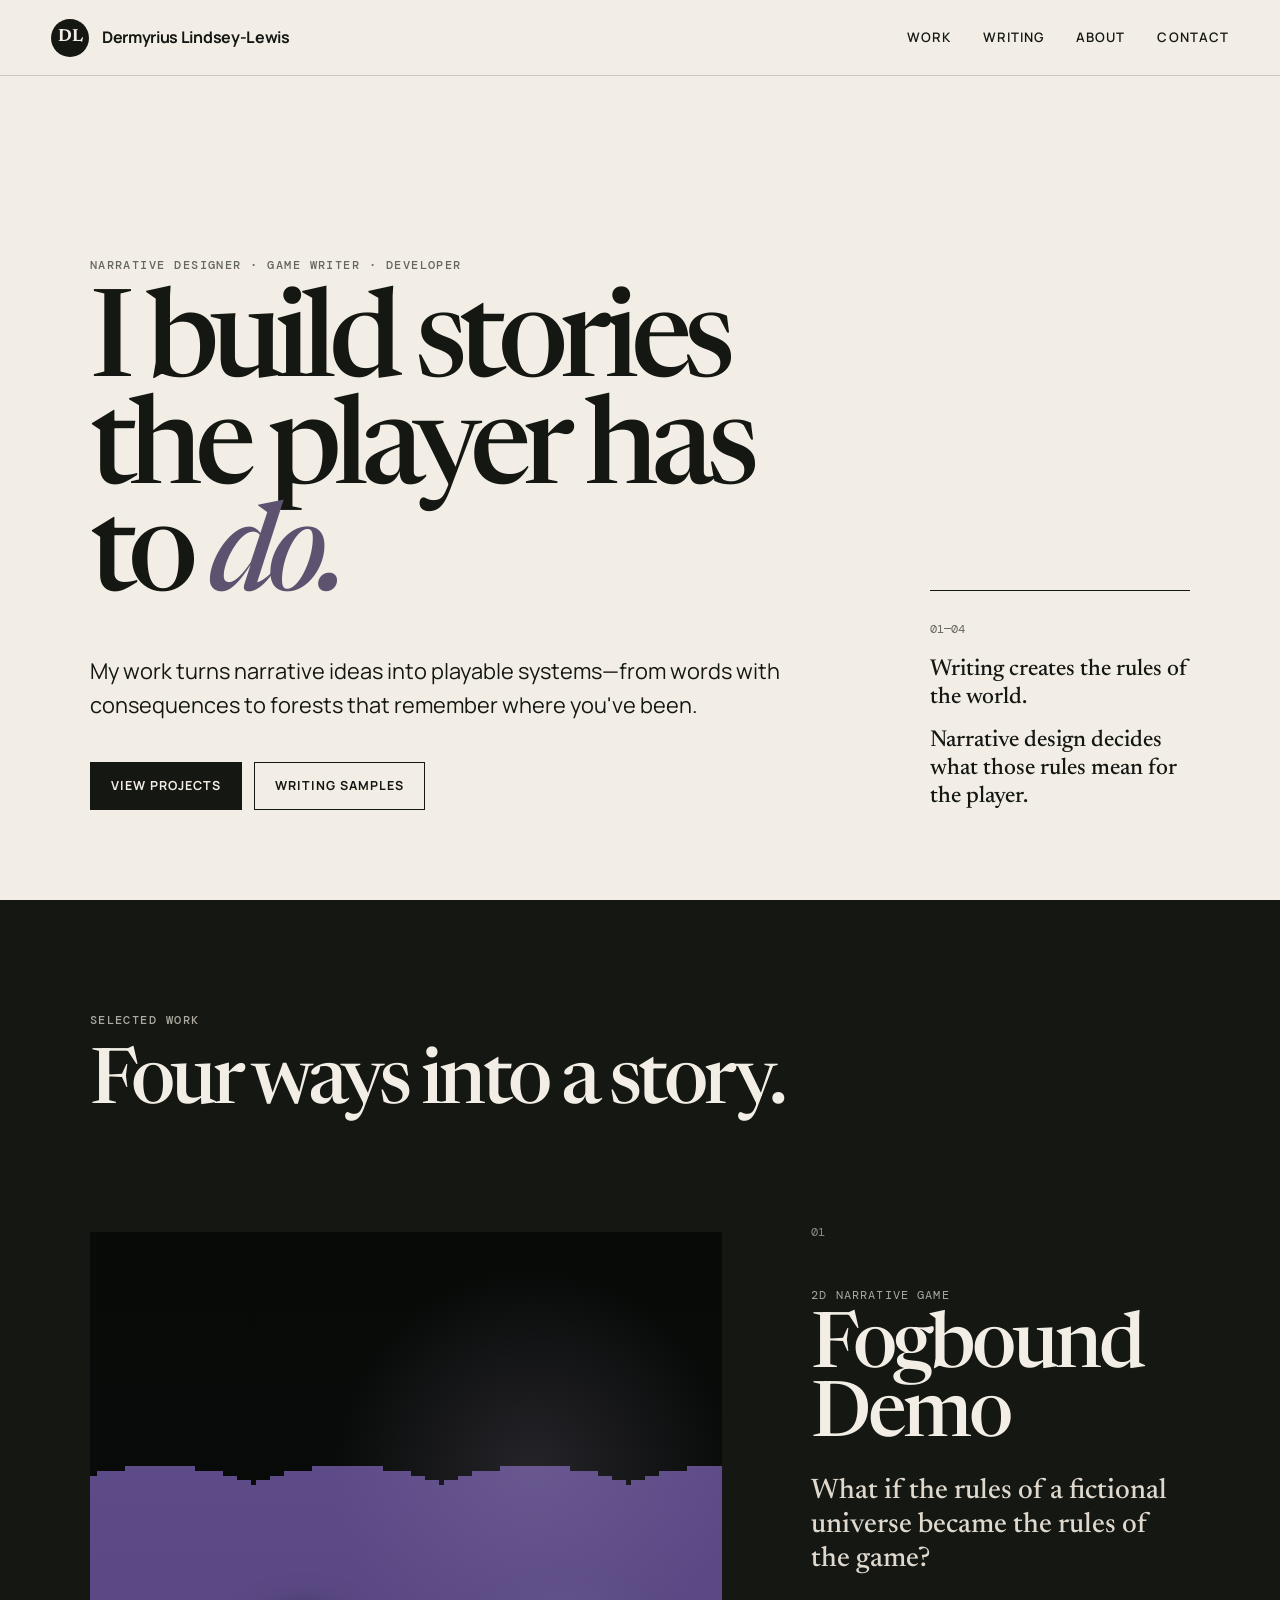
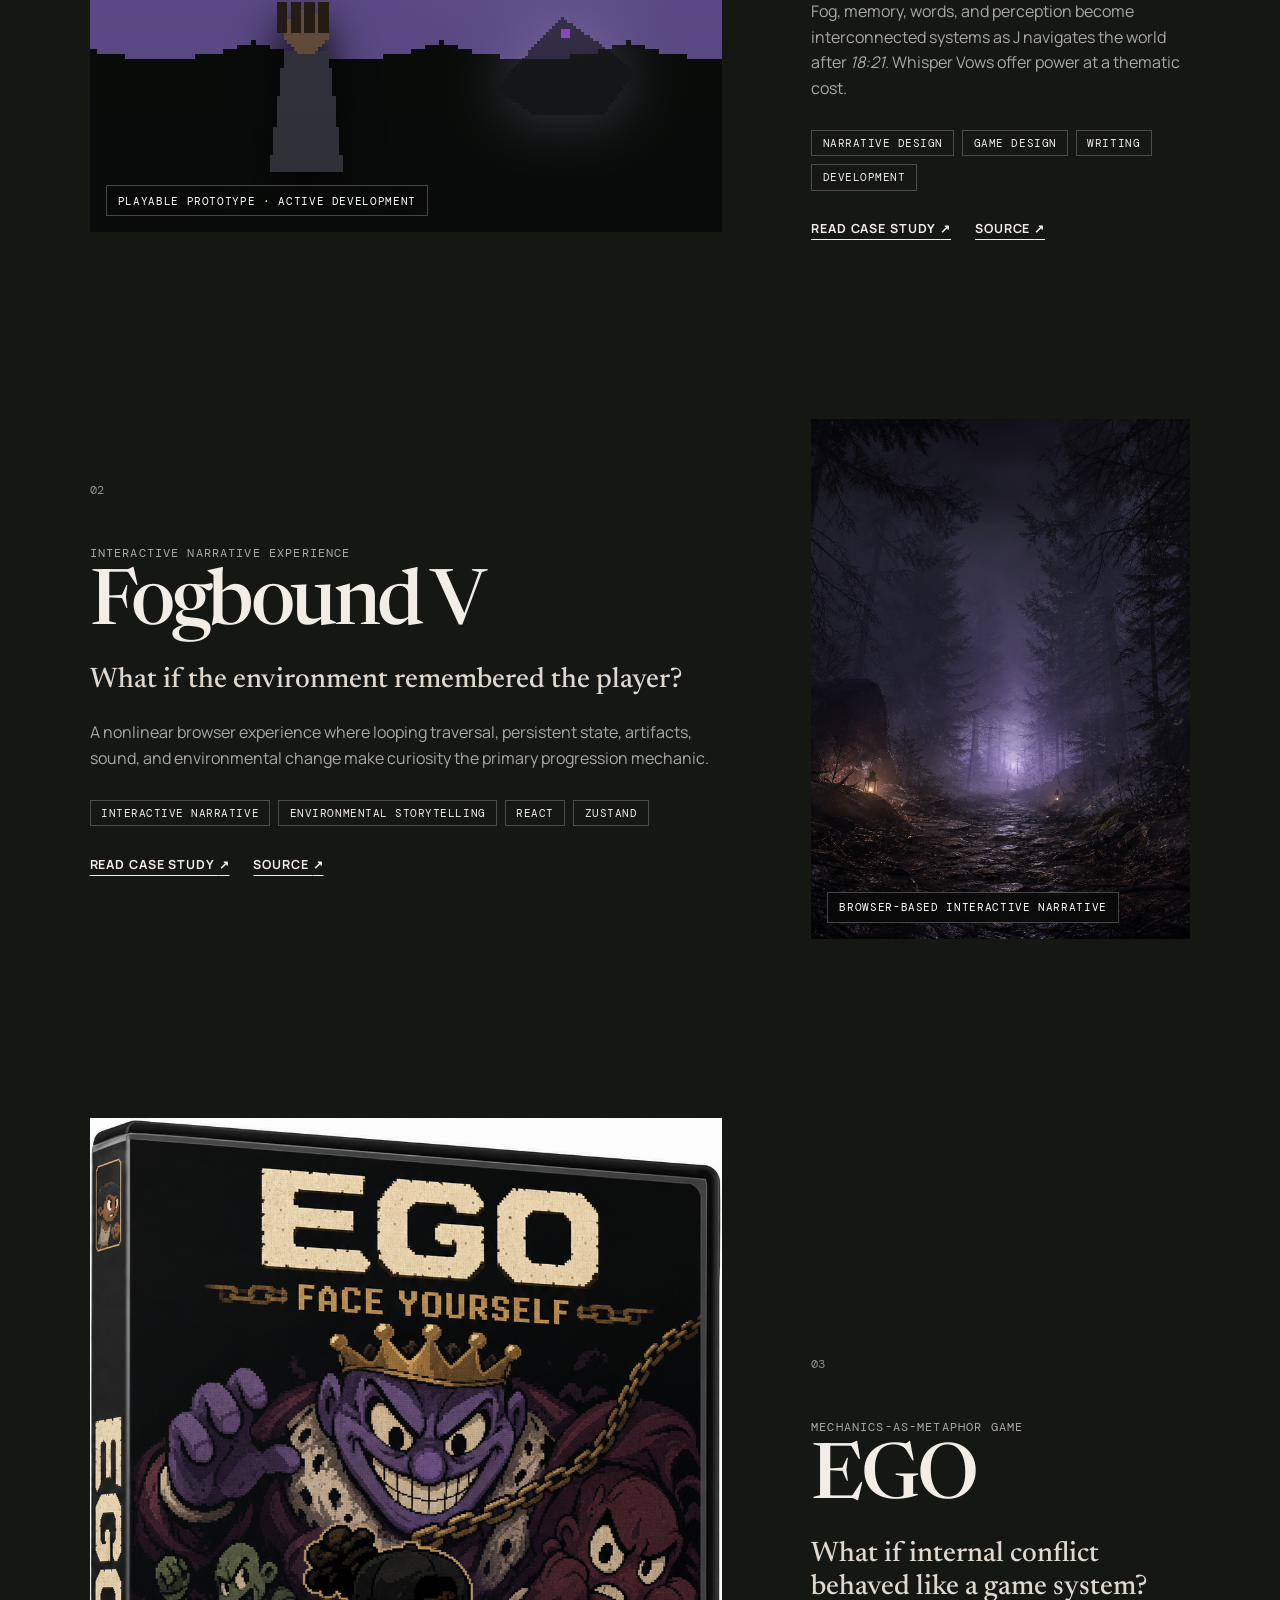
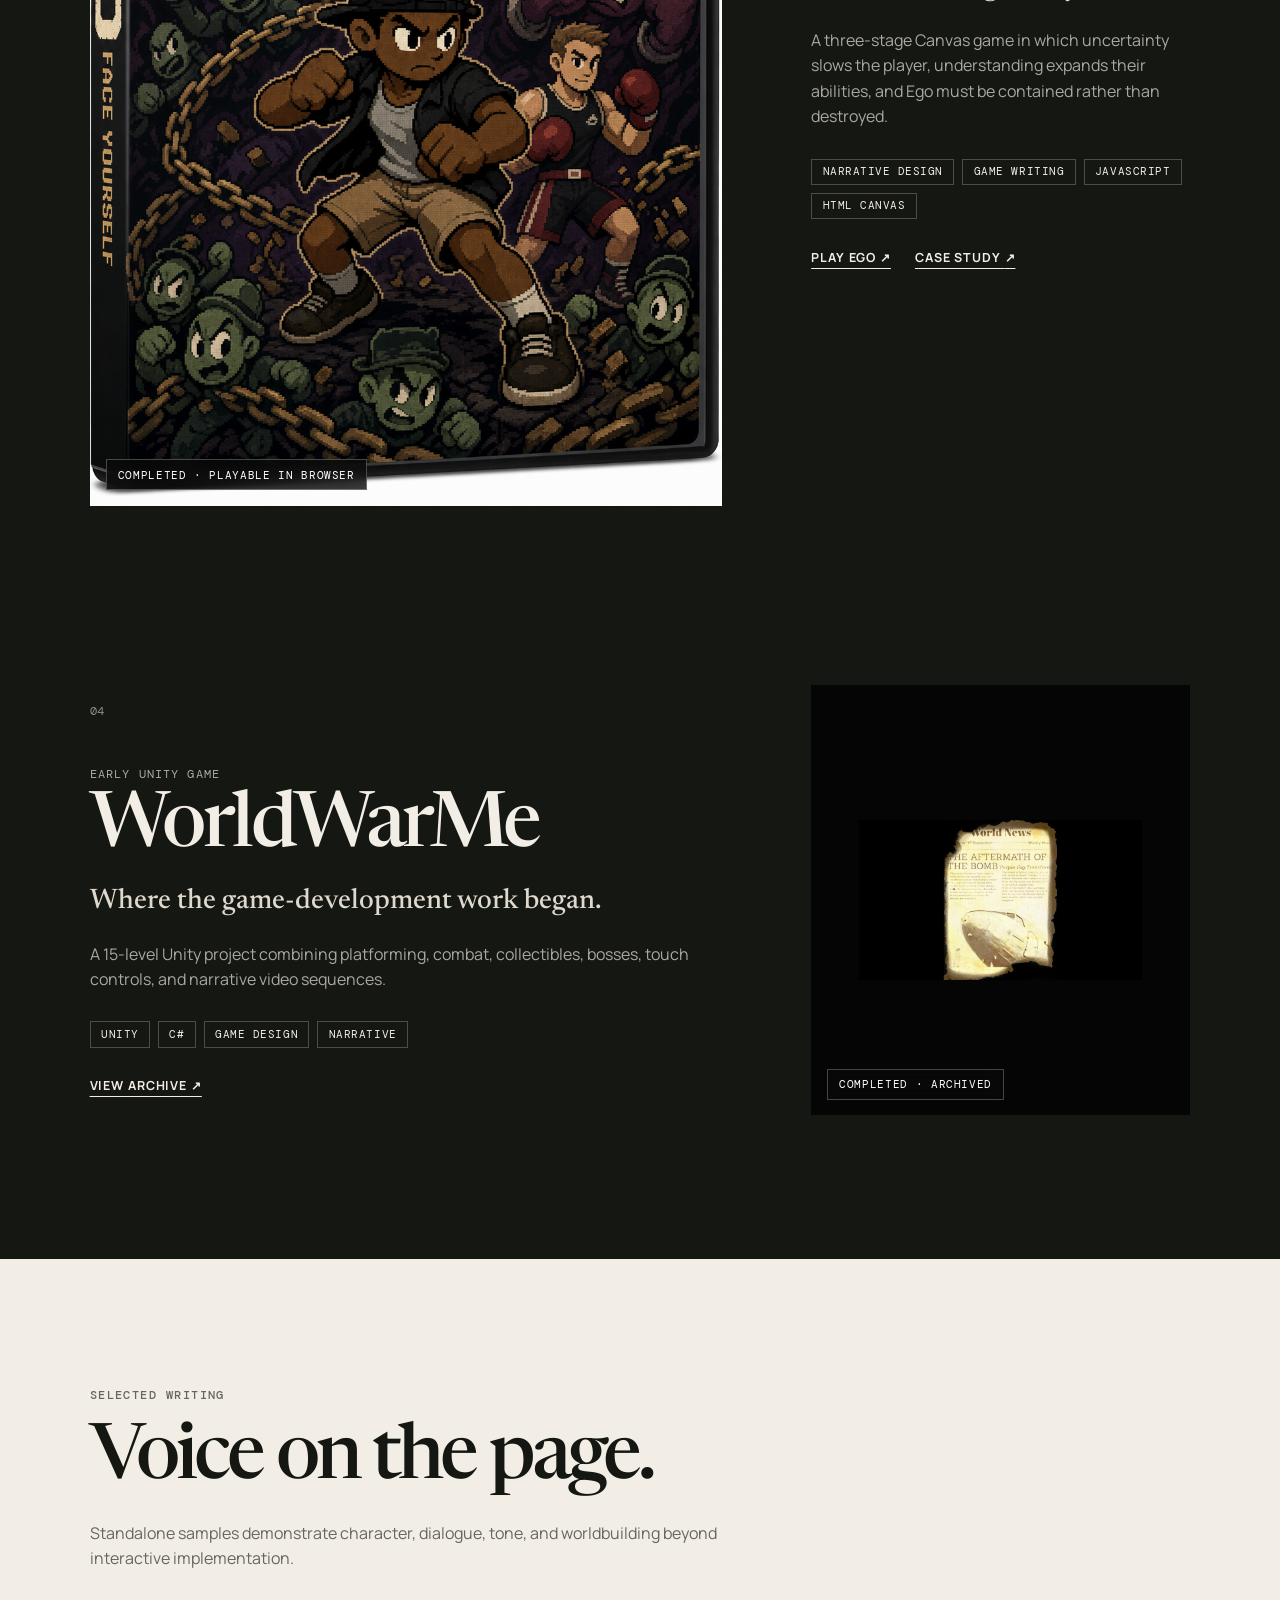
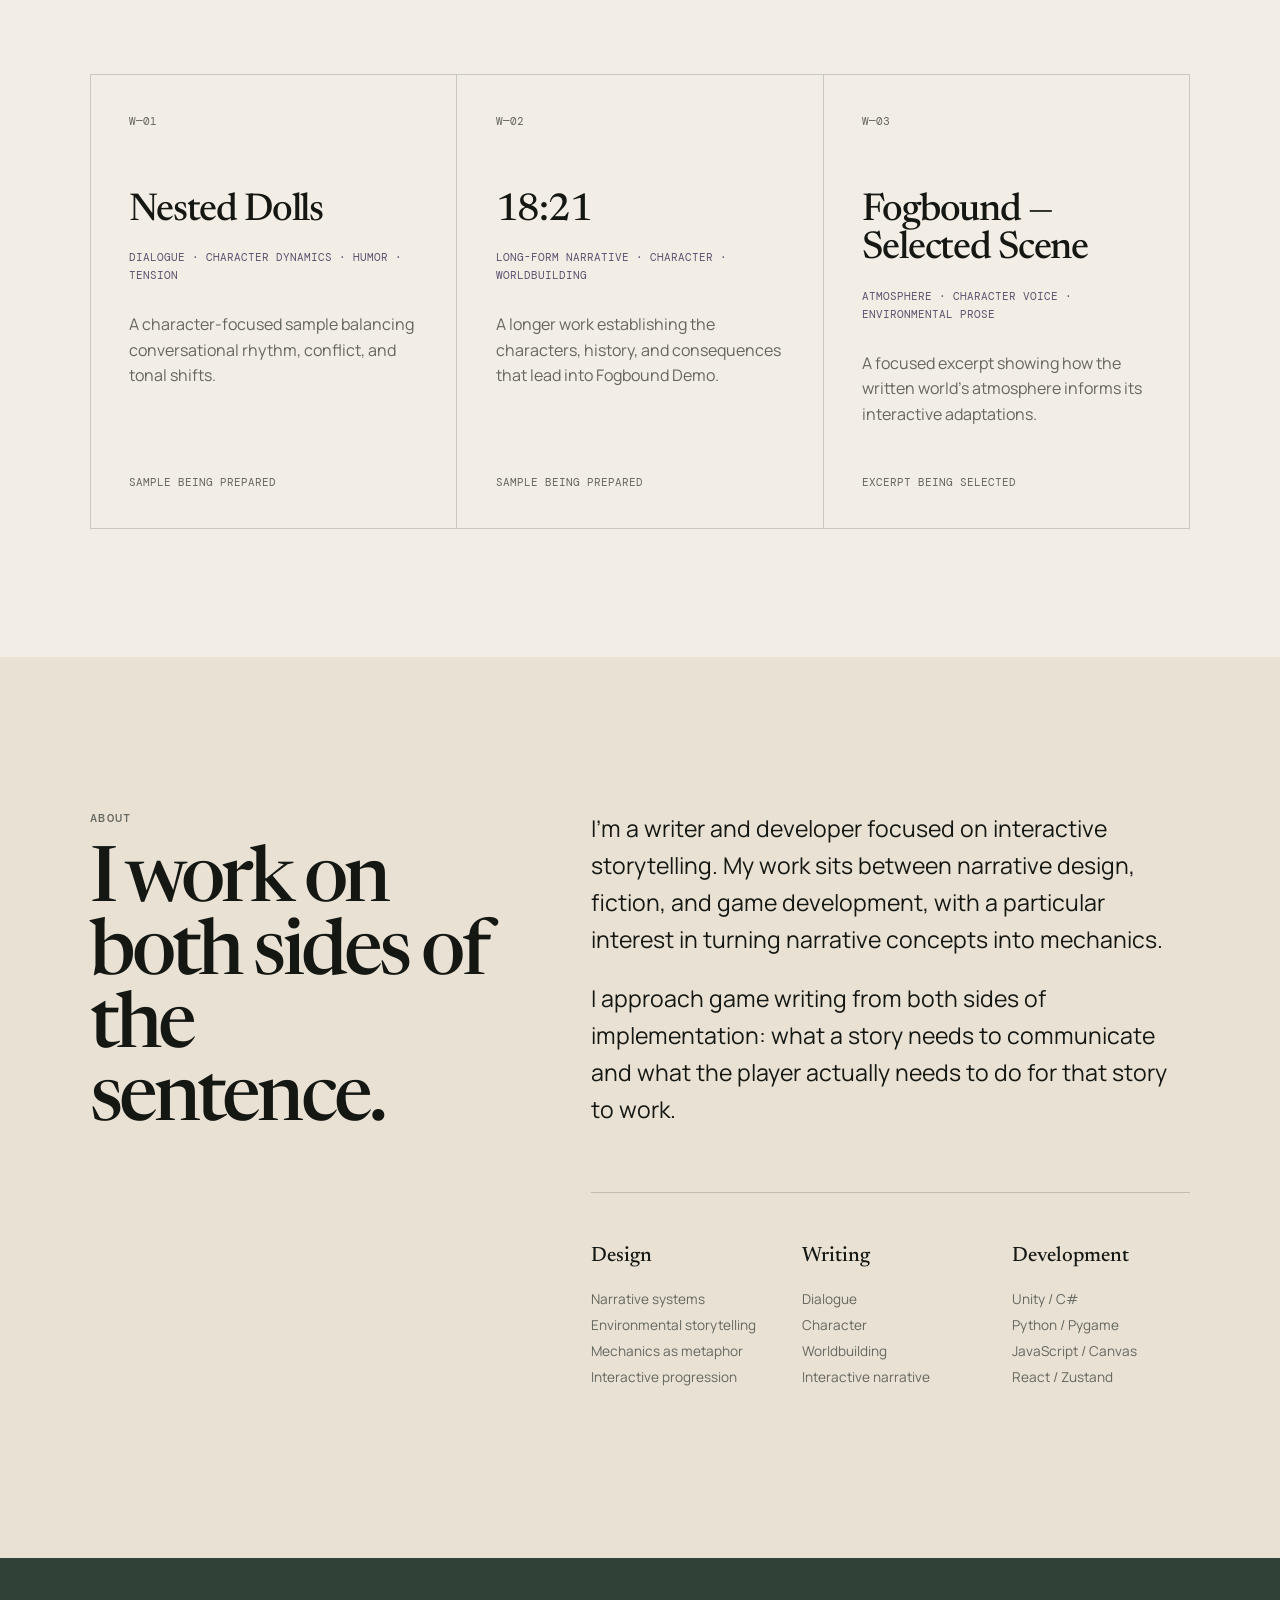
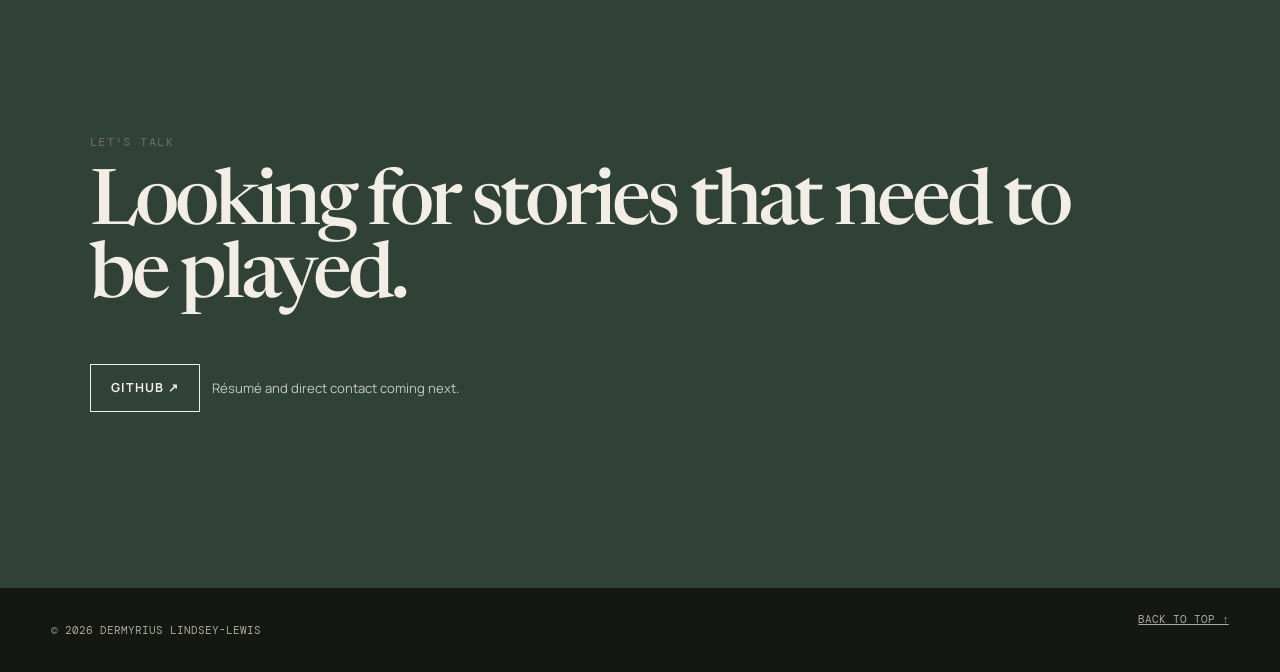
==== index.html @ 3ca16f4a "Create narrative design portfolio" ====
<!doctype html>
<html lang="en">
  <head>
    <meta charset="UTF-8" />
    <meta name="viewport" content="width=device-width, initial-scale=1" />
    <meta name="description" content="Dermyrius Lindsey-Lewis — Narrative Designer, Game Writer, and Developer." />
    <meta name="theme-color" content="#f3efe6" />
    <title>Dermyrius Lindsey-Lewis — Narrative Designer</title>
    <link rel="preconnect" href="https://fonts.googleapis.com" />
    <link rel="preconnect" href="https://fonts.gstatic.com" crossorigin />
    <link href="https://fonts.googleapis.com/css2?family=DM+Mono:wght@400;500&family=Manrope:wght@400;500;600;700&family=Newsreader:opsz,wght@6..72,500;6..72,600&display=swap" rel="stylesheet" />
    <link rel="stylesheet" href="styles.css" />
    <script src="script.js" defer></script>
  </head>
  <body>
    <a class="skip-link" href="#main">Skip to work</a>

    <header class="site-header">
      <a class="wordmark" href="#top" aria-label="Dermyrius Lindsey-Lewis, home">
        <span>DL</span>
        <span class="wordmark-name">Dermyrius Lindsey-Lewis</span>
      </a>
      <button class="menu-toggle" aria-expanded="false" aria-controls="site-nav">Menu</button>
      <nav id="site-nav" aria-label="Main navigation">
        <a href="#work">Work</a>
        <a href="#writing">Writing</a>
        <a href="#about">About</a>
        <a href="#contact">Contact</a>
      </nav>
    </header>

    <main id="main">
      <section class="hero" id="top">
        <div class="hero-copy reveal">
          <p class="eyebrow">Narrative Designer · Game Writer · Developer</p>
          <h1>I build stories the player has to <em>do.</em></h1>
          <p class="hero-intro">My work turns narrative ideas into playable systems—from words with consequences to forests that remember where you've been.</p>
          <div class="hero-actions">
            <a class="button button-dark" href="#work">View projects</a>
            <a class="button button-light" href="#writing">Writing samples</a>
          </div>
        </div>
        <div class="hero-note reveal" aria-label="Design focus">
          <span class="note-number">01—04</span>
          <p>Writing creates the rules of the world.</p>
          <p>Narrative design decides what those rules mean for the player.</p>
        </div>
      </section>

      <section class="work-section" id="work">
        <div class="section-heading reveal">
          <p class="eyebrow">Selected work</p>
          <h2>Four ways into a story.</h2>
        </div>

        <article class="project project-featured reveal">
          <a class="project-visual demo-scene" href="https://github.com/dlindsey251/fogbound_demo" target="_blank" rel="noreferrer" aria-label="View Fogbound Demo case study on GitHub">
            <img class="demo-layer demo-far" src="assets/demo-far.png" alt="" />
            <img class="demo-layer demo-mid" src="assets/demo-mid.png" alt="" />
            <img class="demo-layer demo-front" src="assets/demo-front.png" alt="" />
            <img class="demo-character" src="assets/demo-j.png" alt="J holding his Relic in the forest" />
            <img class="demo-beast" src="assets/demo-beast.png" alt="The Beast watching from the fog" />
            <span class="visual-label">Playable prototype · Active development</span>
          </a>
          <div class="project-copy">
            <div class="project-index">01</div>
            <p class="project-type">2D Narrative Game</p>
            <h3>Fogbound Demo</h3>
            <p class="project-question">What if the rules of a fictional universe became the rules of the game?</p>
            <p>Fog, memory, words, and perception become interconnected systems as J navigates the world after <em>18:21</em>. Whisper Vows offer power at a thematic cost.</p>
            <ul class="tags" aria-label="Disciplines">
              <li>Narrative Design</li><li>Game Design</li><li>Writing</li><li>Development</li>
            </ul>
            <div class="project-links">
              <a href="https://github.com/dlindsey251/fogbound_demo#readme" target="_blank" rel="noreferrer">Read case study <span>↗</span></a>
              <a href="https://github.com/dlindsey251/fogbound_demo" target="_blank" rel="noreferrer">Source <span>↗</span></a>
            </div>
          </div>
        </article>

        <article class="project project-reverse reveal">
          <a class="project-visual" href="https://github.com/dlindsey251/fogbound-v" target="_blank" rel="noreferrer">
            <img src="assets/fogbound-v.png" alt="A lantern-lit trail disappearing into a fogbound forest" />
            <span class="visual-label">Browser-based interactive narrative</span>
          </a>
          <div class="project-copy">
            <div class="project-index">02</div>
            <p class="project-type">Interactive Narrative Experience</p>
            <h3>Fogbound V</h3>
            <p class="project-question">What if the environment remembered the player?</p>
            <p>A nonlinear browser experience where looping traversal, persistent state, artifacts, sound, and environmental change make curiosity the primary progression mechanic.</p>
            <ul class="tags"><li>Interactive Narrative</li><li>Environmental Storytelling</li><li>React</li><li>Zustand</li></ul>
            <div class="project-links">
              <a href="https://github.com/dlindsey251/fogbound-v#readme" target="_blank" rel="noreferrer">Read case study <span>↗</span></a>
              <a href="https://github.com/dlindsey251/fogbound-v" target="_blank" rel="noreferrer">Source <span>↗</span></a>
            </div>
          </div>
        </article>

        <article class="project reveal">
          <a class="project-visual ego-visual" href="https://ego-lime.vercel.app" target="_blank" rel="noreferrer">
            <img src="assets/ego-box-art.png" alt="EGO game box art featuring its characters and chain mechanic" />
            <span class="visual-label">Completed · Playable in browser</span>
          </a>
          <div class="project-copy">
            <div class="project-index">03</div>
            <p class="project-type">Mechanics-as-Metaphor Game</p>
            <h3>EGO</h3>
            <p class="project-question">What if internal conflict behaved like a game system?</p>
            <p>A three-stage Canvas game in which uncertainty slows the player, understanding expands their abilities, and Ego must be contained rather than destroyed.</p>
            <ul class="tags"><li>Narrative Design</li><li>Game Writing</li><li>JavaScript</li><li>HTML Canvas</li></ul>
            <div class="project-links">
              <a href="https://ego-lime.vercel.app" target="_blank" rel="noreferrer">Play EGO <span>↗</span></a>
              <a href="https://github.com/dlindsey251/ego#readme" target="_blank" rel="noreferrer">Case study <span>↗</span></a>
            </div>
          </div>
        </article>

        <article class="project project-compact project-reverse reveal">
          <a class="project-visual worldwarme-visual" href="https://github.com/dlindsey251/worldwarme-project" target="_blank" rel="noreferrer">
            <img src="assets/worldwarme.png" alt="A burned newspaper reporting the aftermath of the bomb in WorldWarMe" />
            <span class="visual-label">Completed · Archived</span>
          </a>
          <div class="project-copy">
            <div class="project-index">04</div>
            <p class="project-type">Early Unity Game</p>
            <h3>WorldWarMe</h3>
            <p class="project-question">Where the game-development work began.</p>
            <p>A 15-level Unity project combining platforming, combat, collectibles, bosses, touch controls, and narrative video sequences.</p>
            <ul class="tags"><li>Unity</li><li>C#</li><li>Game Design</li><li>Narrative</li></ul>
            <div class="project-links">
              <a href="https://github.com/dlindsey251/worldwarme-project#readme" target="_blank" rel="noreferrer">View archive <span>↗</span></a>
            </div>
          </div>
        </article>
      </section>

      <section class="writing-section" id="writing">
        <div class="section-heading reveal">
          <p class="eyebrow">Selected writing</p>
          <h2>Voice on the page.</h2>
          <p>Standalone samples demonstrate character, dialogue, tone, and worldbuilding beyond interactive implementation.</p>
        </div>
        <div class="writing-grid">
          <article class="writing-card reveal">
            <span class="sample-number">W—01</span>
            <h3>Nested Dolls</h3>
            <p class="sample-focus">Dialogue · Character dynamics · Humor · Tension</p>
            <p>A character-focused sample balancing conversational rhythm, conflict, and tonal shifts.</p>
            <span class="pending-link">Sample being prepared</span>
          </article>
          <article class="writing-card reveal">
            <span class="sample-number">W—02</span>
            <h3>18:21</h3>
            <p class="sample-focus">Long-form narrative · Character · Worldbuilding</p>
            <p>A longer work establishing the characters, history, and consequences that lead into Fogbound Demo.</p>
            <span class="pending-link">Sample being prepared</span>
          </article>
          <article class="writing-card reveal">
            <span class="sample-number">W—03</span>
            <h3>Fogbound — Selected Scene</h3>
            <p class="sample-focus">Atmosphere · Character voice · Environmental prose</p>
            <p>A focused excerpt showing how the written world's atmosphere informs its interactive adaptations.</p>
            <span class="pending-link">Excerpt being selected</span>
          </article>
        </div>
      </section>

      <section class="about-section" id="about">
        <div class="about-title reveal">
          <p class="eyebrow">About</p>
          <h2>I work on both sides of the sentence.</h2>
        </div>
        <div class="about-copy reveal">
          <p>I'm a writer and developer focused on interactive storytelling. My work sits between narrative design, fiction, and game development, with a particular interest in turning narrative concepts into mechanics.</p>
          <p>I approach game writing from both sides of implementation: what a story needs to communicate and what the player actually needs to do for that story to work.</p>
          <div class="skill-columns">
            <div><h3>Design</h3><p>Narrative systems<br />Environmental storytelling<br />Mechanics as metaphor<br />Interactive progression</p></div>
            <div><h3>Writing</h3><p>Dialogue<br />Character<br />Worldbuilding<br />Interactive narrative</p></div>
            <div><h3>Development</h3><p>Unity / C#<br />Python / Pygame<br />JavaScript / Canvas<br />React / Zustand</p></div>
          </div>
        </div>
      </section>

      <section class="contact-section" id="contact">
        <p class="eyebrow reveal">Let's talk</p>
        <h2 class="reveal">Looking for stories that need to be played.</h2>
        <div class="contact-actions reveal">
          <a class="button button-light" href="https://github.com/dlindsey251" target="_blank" rel="noreferrer">GitHub ↗</a>
          <span class="resume-note">Résumé and direct contact coming next.</span>
        </div>
      </section>
    </main>

    <footer>
      <p>© <span id="year"></span> Dermyrius Lindsey-Lewis</p>
      <a href="#top">Back to top ↑</a>
    </footer>
  </body>
</html>
---- styles.css ----
:root {
  --paper: #f2eee5;
  --paper-deep: #e8e1d4;
  --ink: #151713;
  --muted: #65665f;
  --line: rgba(21, 23, 19, 0.18);
  --moss: #304137;
  --violet: #5d526f;
  --serif: "Newsreader", Georgia, serif;
  --sans: "Manrope", Arial, sans-serif;
  --mono: "DM Mono", monospace;
}

* { box-sizing: border-box; }
html { scroll-behavior: smooth; }
body { margin: 0; background: var(--paper); color: var(--ink); font-family: var(--sans); line-height: 1.6; }
a { color: inherit; }
img { display: block; max-width: 100%; }
.skip-link { position: fixed; left: 1rem; top: -5rem; z-index: 99; padding: .7rem 1rem; background: var(--ink); color: white; }
.skip-link:focus { top: 1rem; }

.site-header { position: sticky; top: 0; z-index: 50; height: 76px; display: flex; align-items: center; justify-content: space-between; padding: 0 clamp(1.25rem, 4vw, 4.5rem); background: rgba(242,238,229,.9); border-bottom: 1px solid var(--line); backdrop-filter: blur(16px); }
.wordmark { display: flex; align-items: center; gap: .8rem; text-decoration: none; font-weight: 700; letter-spacing: -.02em; }
.wordmark > span:first-child { display: grid; place-items: center; width: 38px; height: 38px; color: var(--paper); background: var(--ink); border-radius: 50%; font-family: var(--serif); font-size: 1.1rem; }
.site-header nav { display: flex; gap: 2rem; }
.site-header nav a { text-decoration: none; font-size: .82rem; font-weight: 600; text-transform: uppercase; letter-spacing: .08em; }
.site-header nav a:hover { color: var(--violet); }
.menu-toggle { display: none; border: 0; background: none; font: 600 .85rem var(--sans); text-transform: uppercase; letter-spacing: .08em; }

.hero { min-height: calc(100vh - 76px); display: grid; grid-template-columns: minmax(0, 1.5fr) minmax(260px, .5fr); align-items: end; gap: 5vw; padding: clamp(5rem, 11vw, 10rem) clamp(1.25rem, 7vw, 8rem) clamp(3rem, 7vw, 6rem); }
.eyebrow { margin: 0 0 1.3rem; font: 500 .76rem var(--mono); letter-spacing: .12em; text-transform: uppercase; color: var(--muted); }
.hero h1 { max-width: 980px; margin: 0; font: 500 clamp(4rem, 9.5vw, 9rem)/.88 var(--serif); letter-spacing: -.065em; }
.hero h1 em { color: var(--violet); font-weight: 500; }
.hero-intro { max-width: 700px; margin: 2.5rem 0; font-size: clamp(1.1rem, 1.7vw, 1.45rem); line-height: 1.55; }
.hero-actions, .contact-actions { display: flex; flex-wrap: wrap; gap: .8rem; align-items: center; }
.button { display: inline-flex; align-items: center; justify-content: center; min-height: 48px; padding: .8rem 1.25rem; border: 1px solid var(--ink); text-decoration: none; font-size: .78rem; font-weight: 700; letter-spacing: .08em; text-transform: uppercase; transition: transform .2s, background .2s, color .2s; }
.button:hover { transform: translateY(-2px); }
.button-dark { background: var(--ink); color: var(--paper); }
.button-light { background: transparent; }
.hero-note { align-self: end; padding: 1.5rem 0 0; border-top: 1px solid var(--ink); }
.hero-note .note-number { font: .72rem var(--mono); color: var(--muted); }
.hero-note p { margin: 1rem 0 0; font: 500 clamp(1.15rem, 1.8vw, 1.55rem)/1.2 var(--serif); }

.work-section { padding: 7rem clamp(1.25rem, 7vw, 8rem); background: var(--ink); color: var(--paper); }
.section-heading { max-width: 780px; margin-bottom: clamp(4rem, 8vw, 8rem); }
.section-heading h2, .about-title h2, .contact-section h2 { margin: 0; font: 500 clamp(3rem, 6vw, 6rem)/.95 var(--serif); letter-spacing: -.05em; }
.section-heading > p:last-child { max-width: 650px; margin-top: 1.5rem; color: var(--muted); }
.work-section .eyebrow { color: #aaa99f; }
.project { display: grid; grid-template-columns: minmax(0, 1.25fr) minmax(320px, .75fr); gap: clamp(2.5rem, 7vw, 8rem); align-items: center; margin-bottom: clamp(7rem, 14vw, 14rem); }
.project:last-child { margin-bottom: 2rem; }
.project-reverse .project-visual { order: 2; }
.project-reverse .project-copy { order: 1; }
.project-visual { position: relative; overflow: hidden; min-height: 520px; background: #080a08; color: white; text-decoration: none; }
.project-visual > img:not(.demo-layer,.demo-character,.demo-beast) { width: 100%; height: 100%; min-height: 520px; object-fit: cover; transition: transform .8s cubic-bezier(.2,.7,.2,1); }
.project-visual:hover > img:not(.demo-layer,.demo-character,.demo-beast) { transform: scale(1.025); }
.visual-label { position: absolute; left: 1rem; bottom: 1rem; z-index: 10; padding: .45rem .7rem; background: rgba(8,10,8,.78); border: 1px solid rgba(255,255,255,.25); font: .67rem var(--mono); letter-spacing: .06em; text-transform: uppercase; backdrop-filter: blur(8px); }
.project-index { margin-bottom: 3rem; color: #8e8e86; font: .75rem var(--mono); }
.project-type { color: #aaa99f; font: .72rem var(--mono); text-transform: uppercase; letter-spacing: .1em; }
.project-copy h3 { margin: .5rem 0 1rem; font: 500 clamp(3.2rem, 6vw, 6rem)/.9 var(--serif); letter-spacing: -.045em; }
.project-question { margin: 1.4rem 0; font: 500 clamp(1.45rem, 2.2vw, 2rem)/1.2 var(--serif); color: #ded8cd; }
.project-copy > p:not(.project-type,.project-question) { color: #aaa99f; }
.tags { display: flex; flex-wrap: wrap; gap: .5rem; padding: 0; margin: 1.8rem 0; list-style: none; }
.tags li { padding: .35rem .65rem; border: 1px solid rgba(242,238,229,.25); font: .66rem var(--mono); text-transform: uppercase; letter-spacing: .05em; }
.project-links { display: flex; flex-wrap: wrap; gap: 1.5rem; }
.project-links a { text-underline-offset: .35rem; font-size: .78rem; font-weight: 700; text-transform: uppercase; letter-spacing: .07em; }
.project-links a:hover { color: #c8b8e0; }
.demo-scene { isolation: isolate; min-height: 600px; }
.demo-layer { position: absolute; inset: 0; width: 100%; height: 100%; object-fit: cover; image-rendering: pixelated; }
.demo-far { z-index: 1; opacity: .8; }
.demo-mid { z-index: 2; opacity: .85; }
.demo-front { z-index: 3; }
.demo-character { position: absolute; z-index: 5; width: clamp(90px, 16%, 150px); left: 26%; bottom: 16%; image-rendering: pixelated; filter: drop-shadow(0 10px 10px #000); transform: scale(2.2); }
.demo-beast { position: absolute; z-index: 4; width: clamp(85px, 15%, 145px); right: 17%; bottom: 23%; image-rendering: pixelated; opacity: .66; transform: scale(2); filter: drop-shadow(0 0 16px rgba(202,195,232,.5)); }
.demo-scene::after { content: ""; position: absolute; inset: 0; z-index: 6; background: linear-gradient(180deg, rgba(15,17,19,.05), rgba(15,17,19,.2)), radial-gradient(circle at 70% 40%, rgba(166,151,190,.2), transparent 35%); pointer-events: none; }
.ego-visual { background: #d8d5cc; }
.ego-visual > img { object-position: center; }
.worldwarme-visual > img { object-fit: contain !important; padding: 3rem; background: #050505; }
.project-compact .project-visual { min-height: 430px; }
.project-compact .project-visual > img { min-height: 430px !important; }

.writing-section { padding: clamp(6rem, 10vw, 10rem) clamp(1.25rem, 7vw, 8rem); }
.writing-grid { display: grid; grid-template-columns: repeat(3, 1fr); border-top: 1px solid var(--line); border-left: 1px solid var(--line); }
.writing-card { min-height: 380px; display: flex; flex-direction: column; padding: clamp(1.5rem, 3vw, 3rem); border-right: 1px solid var(--line); border-bottom: 1px solid var(--line); }
.sample-number { font: .7rem var(--mono); color: var(--muted); }
.writing-card h3 { margin: 4rem 0 .5rem; font: 500 clamp(2rem, 3vw, 3.2rem)/1 var(--serif); letter-spacing: -.03em; }
.sample-focus { color: var(--violet); font: .7rem/1.6 var(--mono); text-transform: uppercase; }
.writing-card > p:last-of-type { color: var(--muted); }
.pending-link { margin-top: auto; padding-top: 2rem; font: .68rem var(--mono); text-transform: uppercase; color: var(--muted); }

.about-section { display: grid; grid-template-columns: .8fr 1.2fr; gap: 8vw; padding: clamp(6rem, 12vw, 12rem) clamp(1.25rem, 7vw, 8rem); background: var(--paper-deep); }
.about-copy > p { max-width: 760px; margin: 0 0 1.4rem; font-size: clamp(1.15rem, 1.8vw, 1.55rem); }
.skill-columns { display: grid; grid-template-columns: repeat(3, 1fr); gap: 2rem; margin-top: 4rem; padding-top: 2rem; border-top: 1px solid var(--line); }
.skill-columns h3 { font: 500 1.3rem var(--serif); }
.skill-columns p { color: var(--muted); font-size: .85rem; line-height: 1.9; }

.contact-section { min-height: 70vh; display: flex; flex-direction: column; justify-content: center; padding: clamp(6rem, 12vw, 12rem) clamp(1.25rem, 7vw, 8rem); background: var(--moss); color: var(--paper); }
.contact-section h2 { max-width: 1000px; margin-bottom: 3rem; }
.contact-section .button { border-color: var(--paper); }
.resume-note { color: #c4c8c1; font-size: .82rem; }
footer { display: flex; justify-content: space-between; padding: 1.5rem clamp(1.25rem, 4vw, 4.5rem); background: var(--ink); color: #aaa99f; font: .68rem var(--mono); text-transform: uppercase; }
footer a { color: inherit; }

.reveal { opacity: 0; transform: translateY(24px); transition: opacity .7s ease, transform .7s ease; }
.reveal.visible { opacity: 1; transform: none; }
@media (prefers-reduced-motion: reduce) { html { scroll-behavior: auto; } .reveal { opacity: 1; transform: none; transition: none; } * { animation: none !important; } }

@media (max-width: 900px) {
  .hero { grid-template-columns: 1fr; align-items: center; }
  .hero-note { max-width: 520px; }
  .project, .project-reverse { grid-template-columns: 1fr; }
  .project-reverse .project-visual, .project-reverse .project-copy { order: initial; }
  .project-visual, .project-visual > img:not(.demo-layer,.demo-character,.demo-beast) { min-height: 480px; }
  .project-index { margin-bottom: 1.5rem; }
  .writing-grid { grid-template-columns: 1fr; }
  .writing-card { min-height: 310px; }
  .about-section { grid-template-columns: 1fr; }
}

@media (max-width: 680px) {
  .site-header { height: 66px; }
  .wordmark-name { display: none; }
  .menu-toggle { display: block; }
  .site-header nav { position: absolute; left: 0; right: 0; top: 66px; display: none; flex-direction: column; gap: 0; padding: .8rem 1.25rem 1.25rem; background: var(--paper); border-bottom: 1px solid var(--line); }
  .site-header nav.open { display: flex; }
  .site-header nav a { padding: .85rem 0; }
  .hero { min-height: calc(100vh - 66px); padding-top: 5rem; }
  .hero h1 { font-size: clamp(3.4rem, 17vw, 5.5rem); }
  .project-visual, .demo-scene, .project-compact .project-visual, .project-visual > img:not(.demo-layer,.demo-character,.demo-beast), .project-compact .project-visual > img { min-height: 390px !important; }
  .demo-character { left: 22%; bottom: 18%; transform: scale(2.5); }
  .demo-beast { right: 12%; transform: scale(2.3); }
  .skill-columns { grid-template-columns: 1fr; gap: .5rem; }
  footer { flex-direction: column; gap: .5rem; }
}
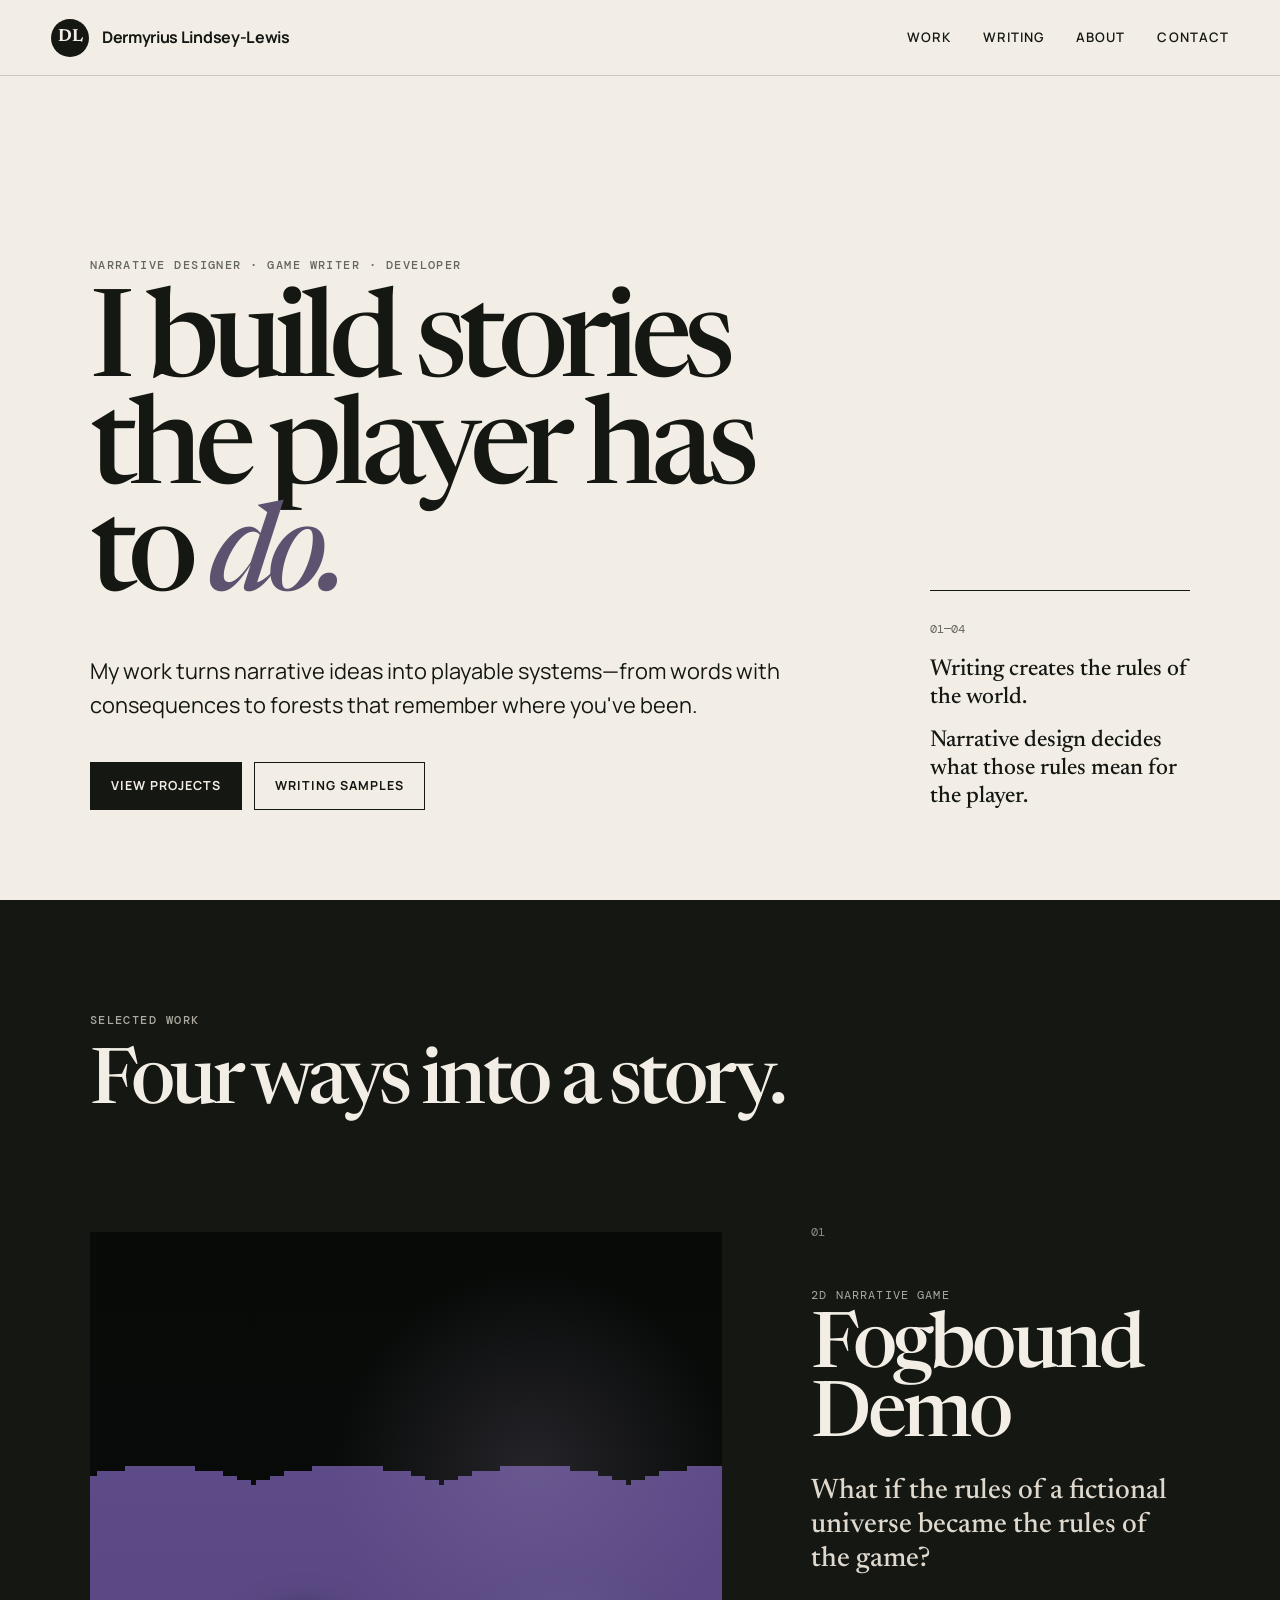
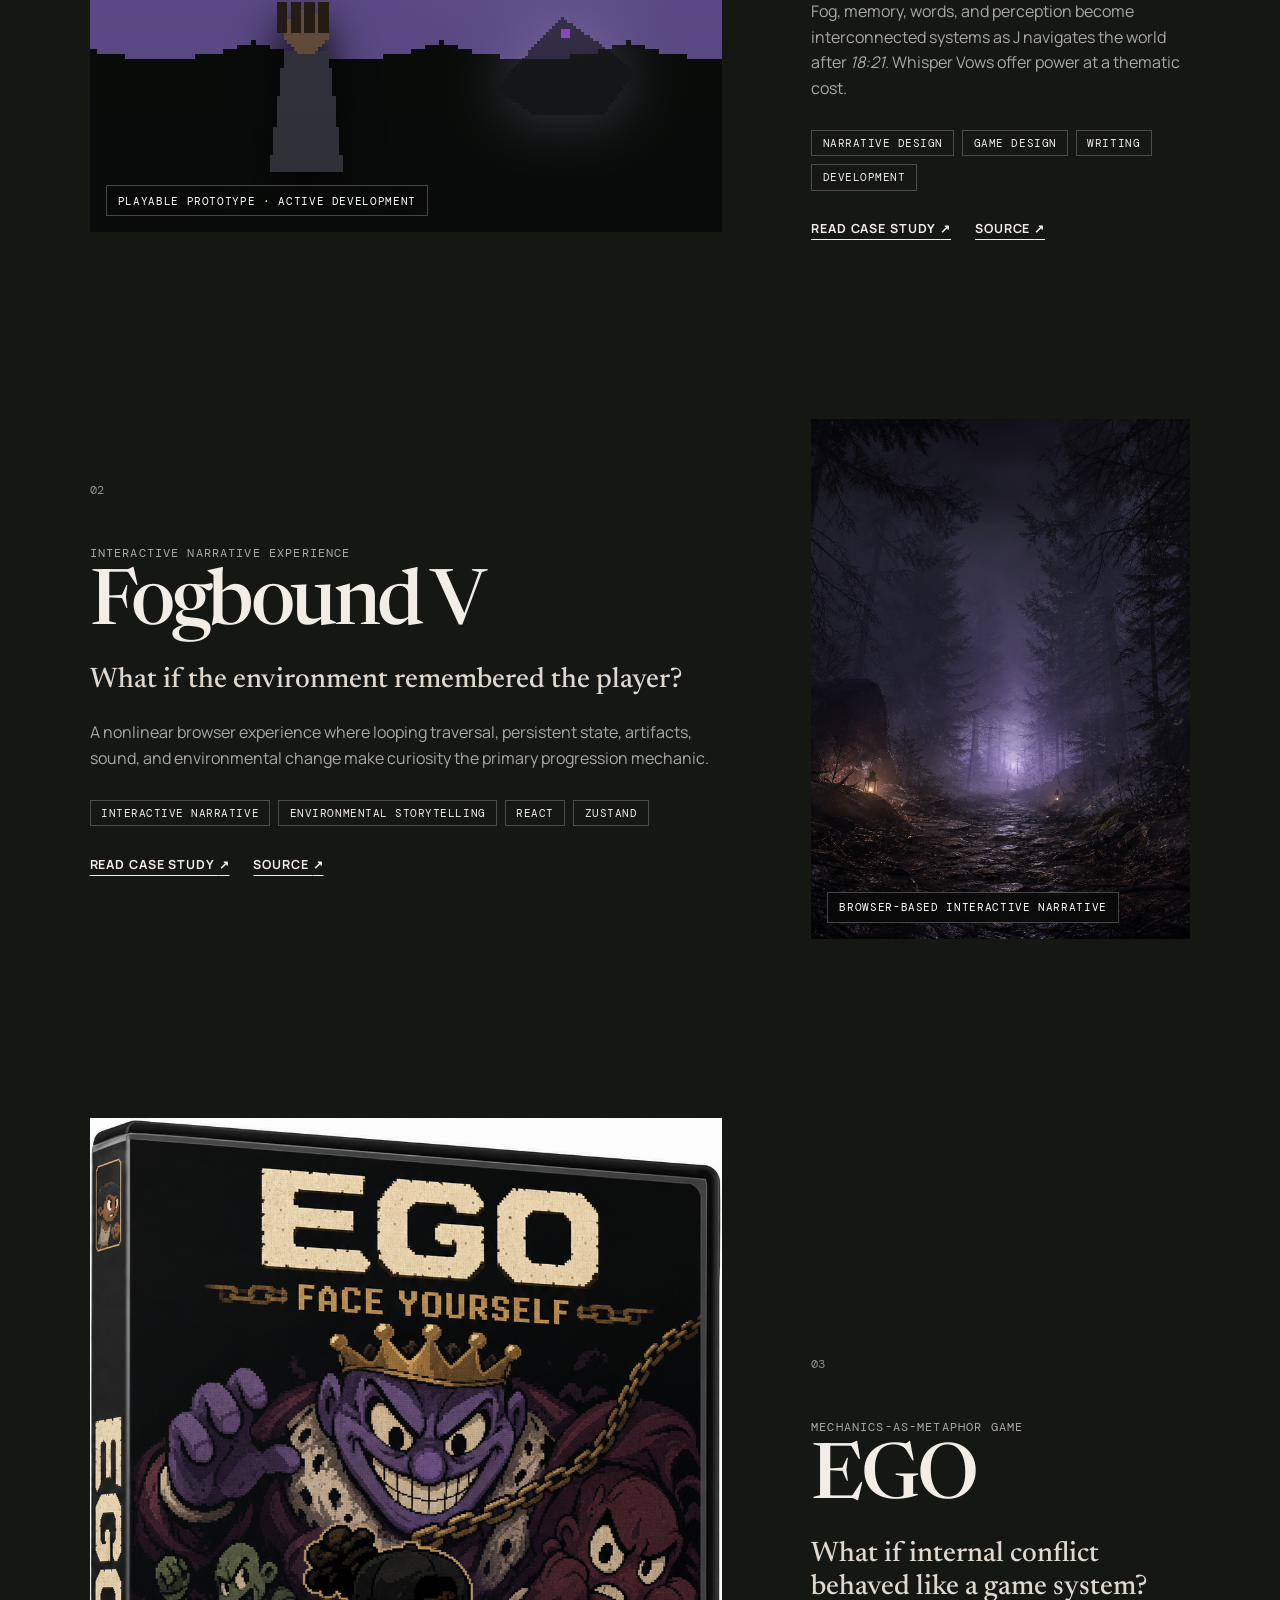
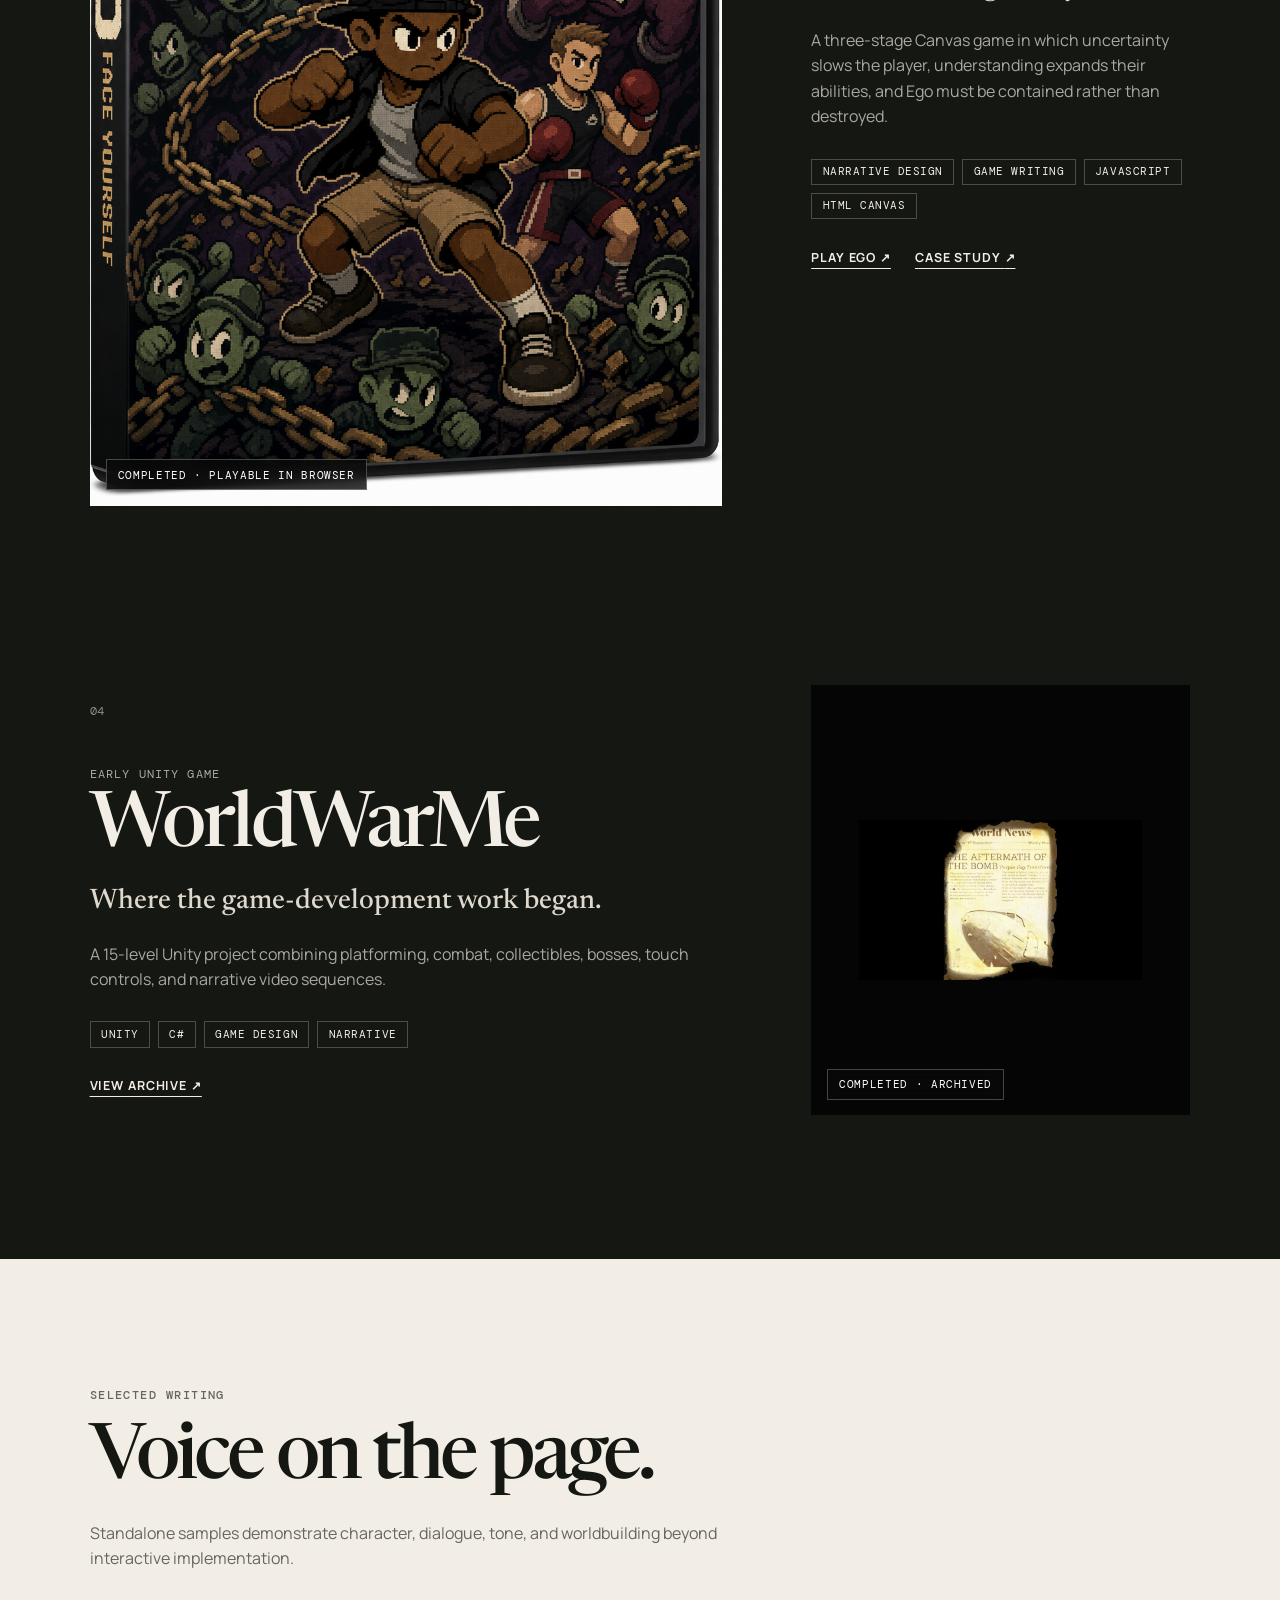
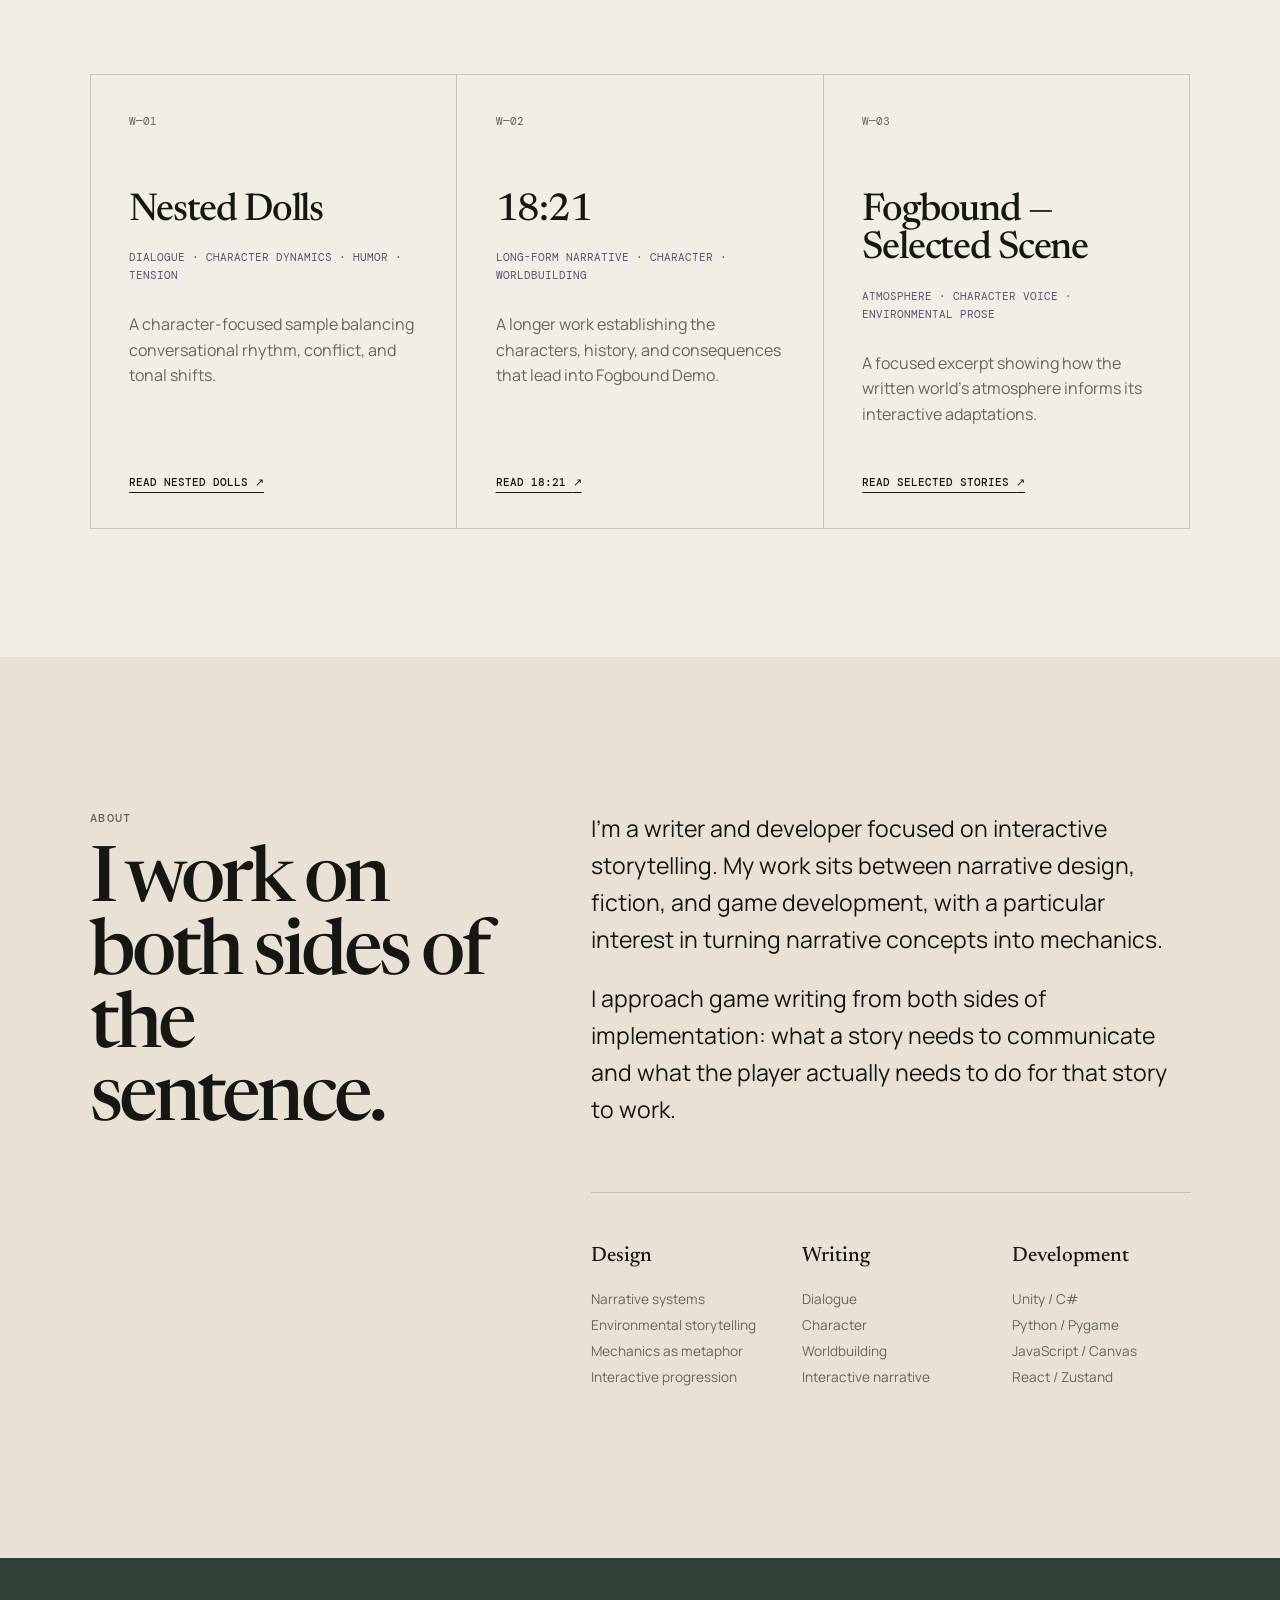
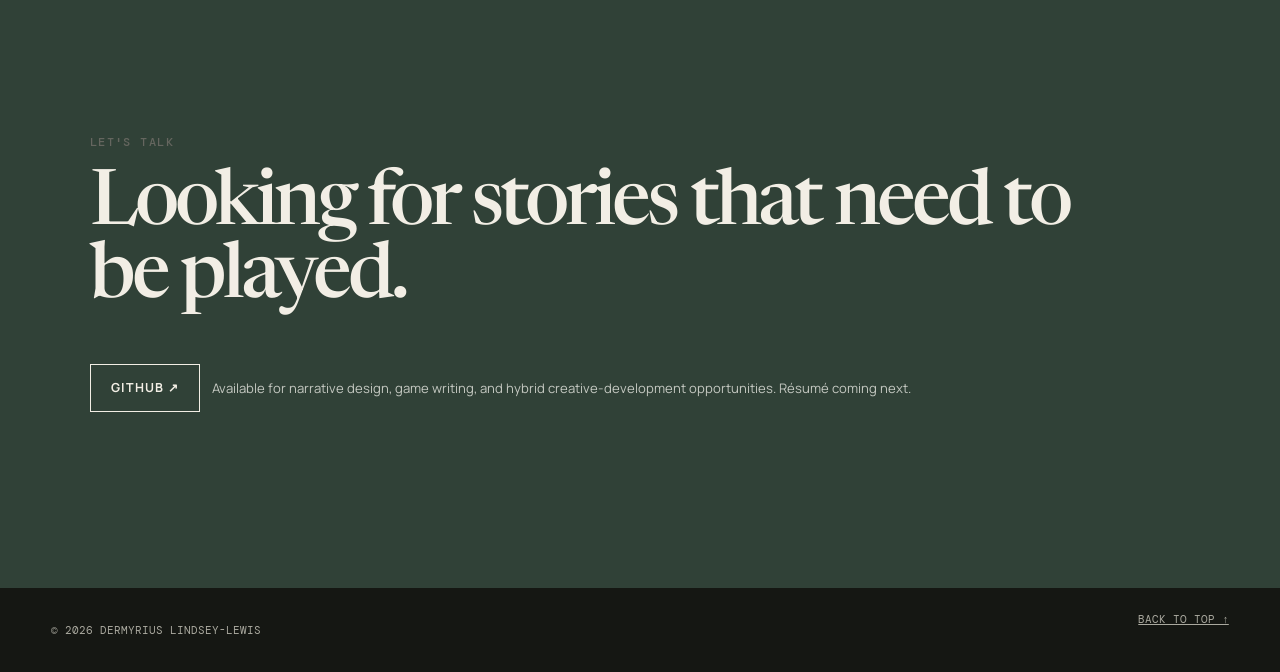
==== commit 082b24f8: "Add public writing samples" ====
--- a/index.html
+++ b/index.html
@@ -147,21 +147,21 @@
             <h3>Nested Dolls</h3>
             <p class="sample-focus">Dialogue · Character dynamics · Humor · Tension</p>
             <p>A character-focused sample balancing conversational rhythm, conflict, and tonal shifts.</p>
-            <span class="pending-link">Sample being prepared</span>
+            <a class="sample-link" href="https://github.com/dlindsey251/fogbound-v/blob/main/public/Nested%20Dolls--.pdf" target="_blank" rel="noreferrer">Read Nested Dolls <span>↗</span></a>
           </article>
           <article class="writing-card reveal">
             <span class="sample-number">W—02</span>
             <h3>18:21</h3>
             <p class="sample-focus">Long-form narrative · Character · Worldbuilding</p>
             <p>A longer work establishing the characters, history, and consequences that lead into Fogbound Demo.</p>
-            <span class="pending-link">Sample being prepared</span>
+            <a class="sample-link" href="https://github.com/dlindsey251/fogbound-v/blob/main/public/Full%201821.pdf" target="_blank" rel="noreferrer">Read 18:21 <span>↗</span></a>
           </article>
           <article class="writing-card reveal">
             <span class="sample-number">W—03</span>
             <h3>Fogbound — Selected Scene</h3>
             <p class="sample-focus">Atmosphere · Character voice · Environmental prose</p>
             <p>A focused excerpt showing how the written world's atmosphere informs its interactive adaptations.</p>
-            <span class="pending-link">Excerpt being selected</span>
+            <a class="sample-link" href="https://github.com/dlindsey251/fogbound-v/blob/main/public/Fogbound%20V%20Entry%20Stories.pdf" target="_blank" rel="noreferrer">Read selected stories <span>↗</span></a>
           </article>
         </div>
       </section>
@@ -187,7 +187,7 @@
         <h2 class="reveal">Looking for stories that need to be played.</h2>
         <div class="contact-actions reveal">
           <a class="button button-light" href="https://github.com/dlindsey251" target="_blank" rel="noreferrer">GitHub ↗</a>
-          <span class="resume-note">Résumé and direct contact coming next.</span>
+          <span class="resume-note">Available for narrative design, game writing, and hybrid creative-development opportunities. Résumé coming next.</span>
         </div>
       </section>
     </main>
--- a/styles.css
+++ b/styles.css
@@ -85,7 +85,9 @@
 .writing-card h3 { margin: 4rem 0 .5rem; font: 500 clamp(2rem, 3vw, 3.2rem)/1 var(--serif); letter-spacing: -.03em; }
 .sample-focus { color: var(--violet); font: .7rem/1.6 var(--mono); text-transform: uppercase; }
 .writing-card > p:last-of-type { color: var(--muted); }
-.pending-link { margin-top: auto; padding-top: 2rem; font: .68rem var(--mono); text-transform: uppercase; color: var(--muted); }
+.pending-link, .sample-link { margin-top: auto; padding-top: 2rem; font: .68rem var(--mono); text-transform: uppercase; color: var(--muted); }
+.sample-link { width: fit-content; color: var(--ink); font-weight: 500; text-underline-offset: .35rem; transition: color .2s; }
+.sample-link:hover { color: var(--violet); }
 
 .about-section { display: grid; grid-template-columns: .8fr 1.2fr; gap: 8vw; padding: clamp(6rem, 12vw, 12rem) clamp(1.25rem, 7vw, 8rem); background: var(--paper-deep); }
 .about-copy > p { max-width: 760px; margin: 0 0 1.4rem; font-size: clamp(1.15rem, 1.8vw, 1.55rem); }
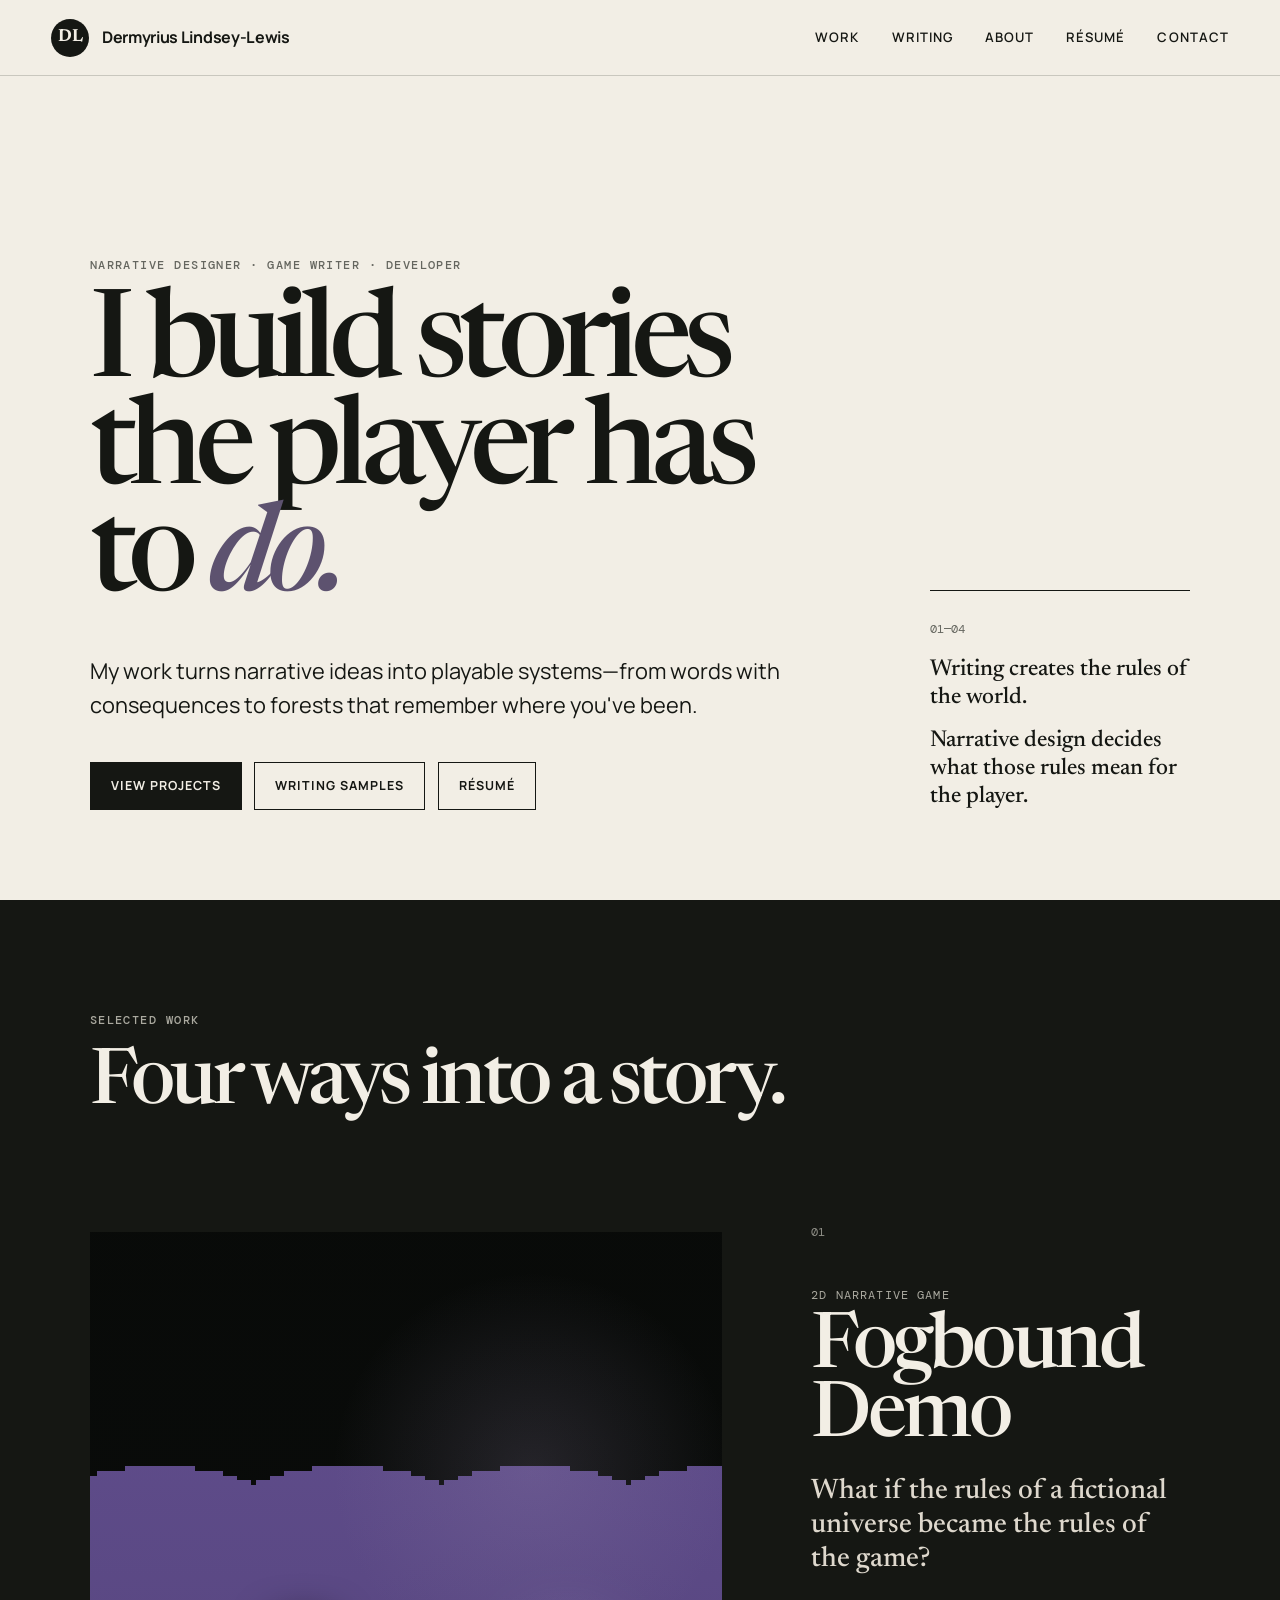
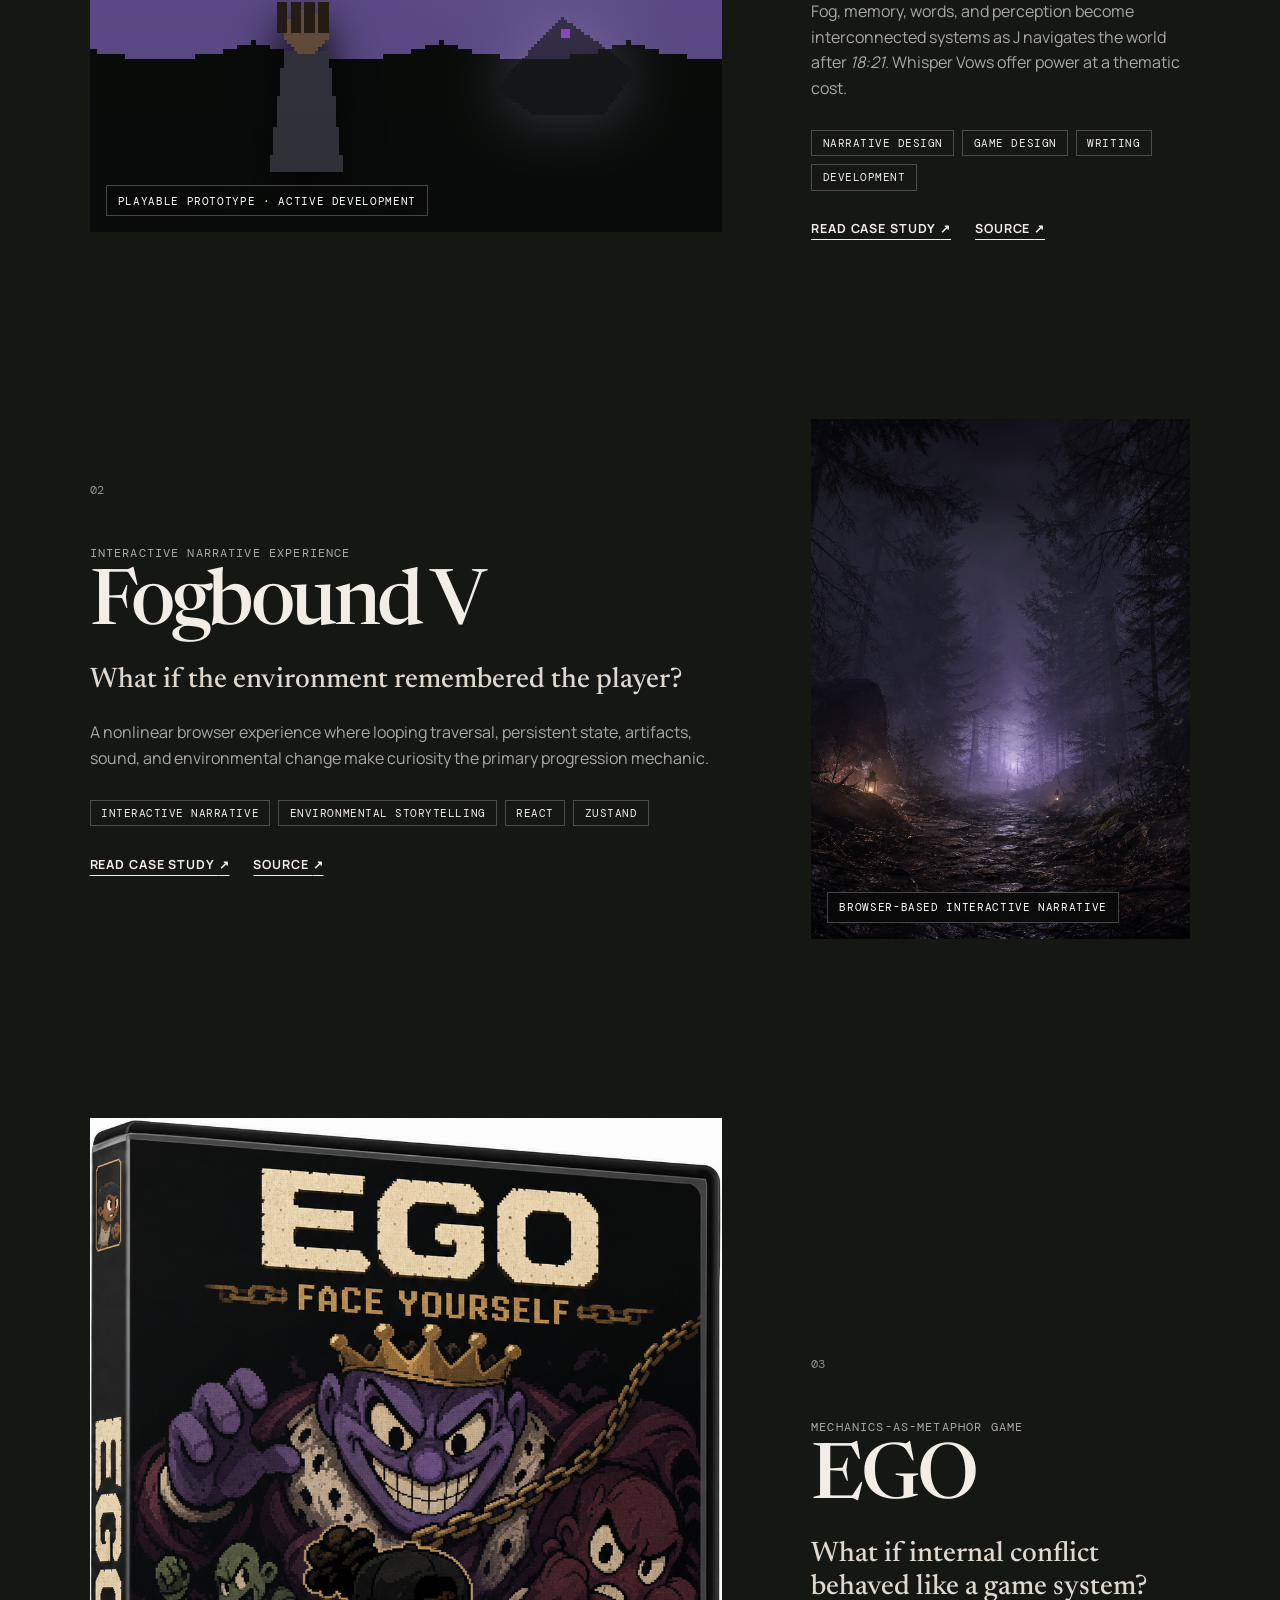
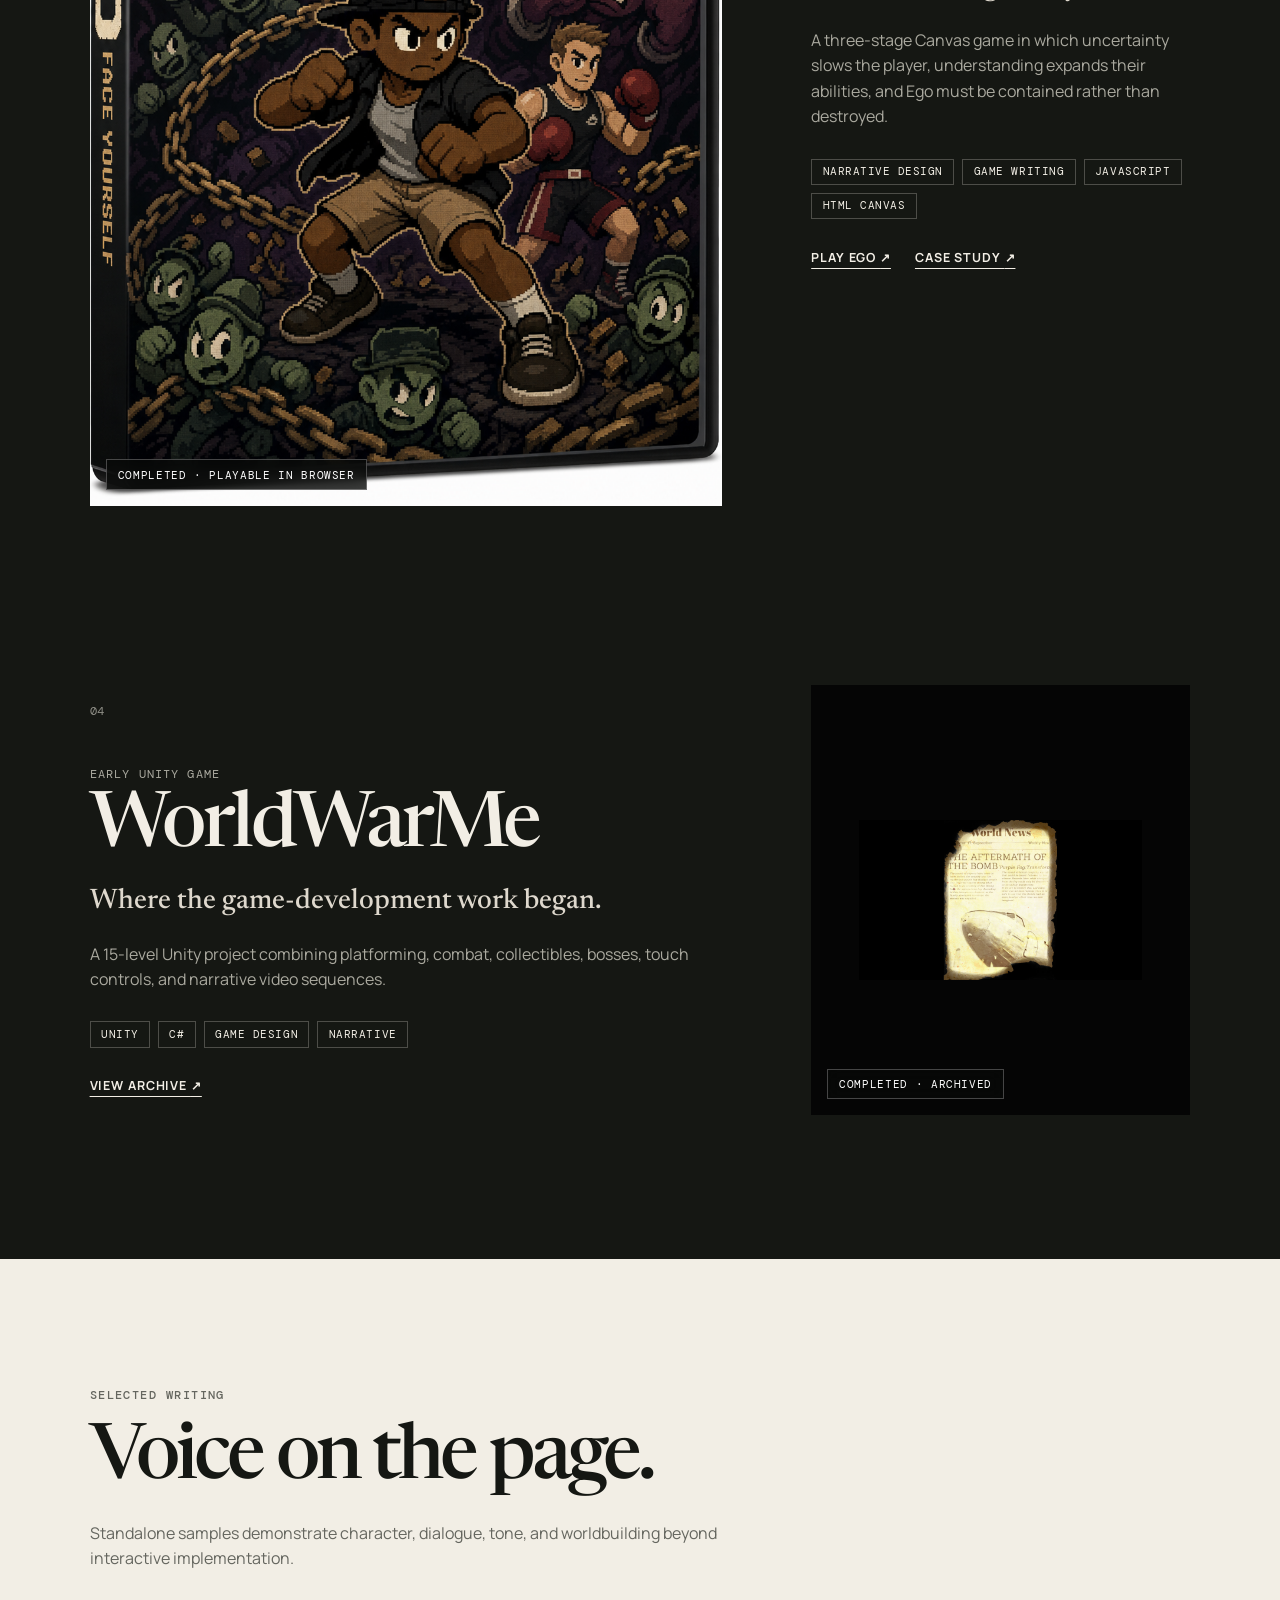
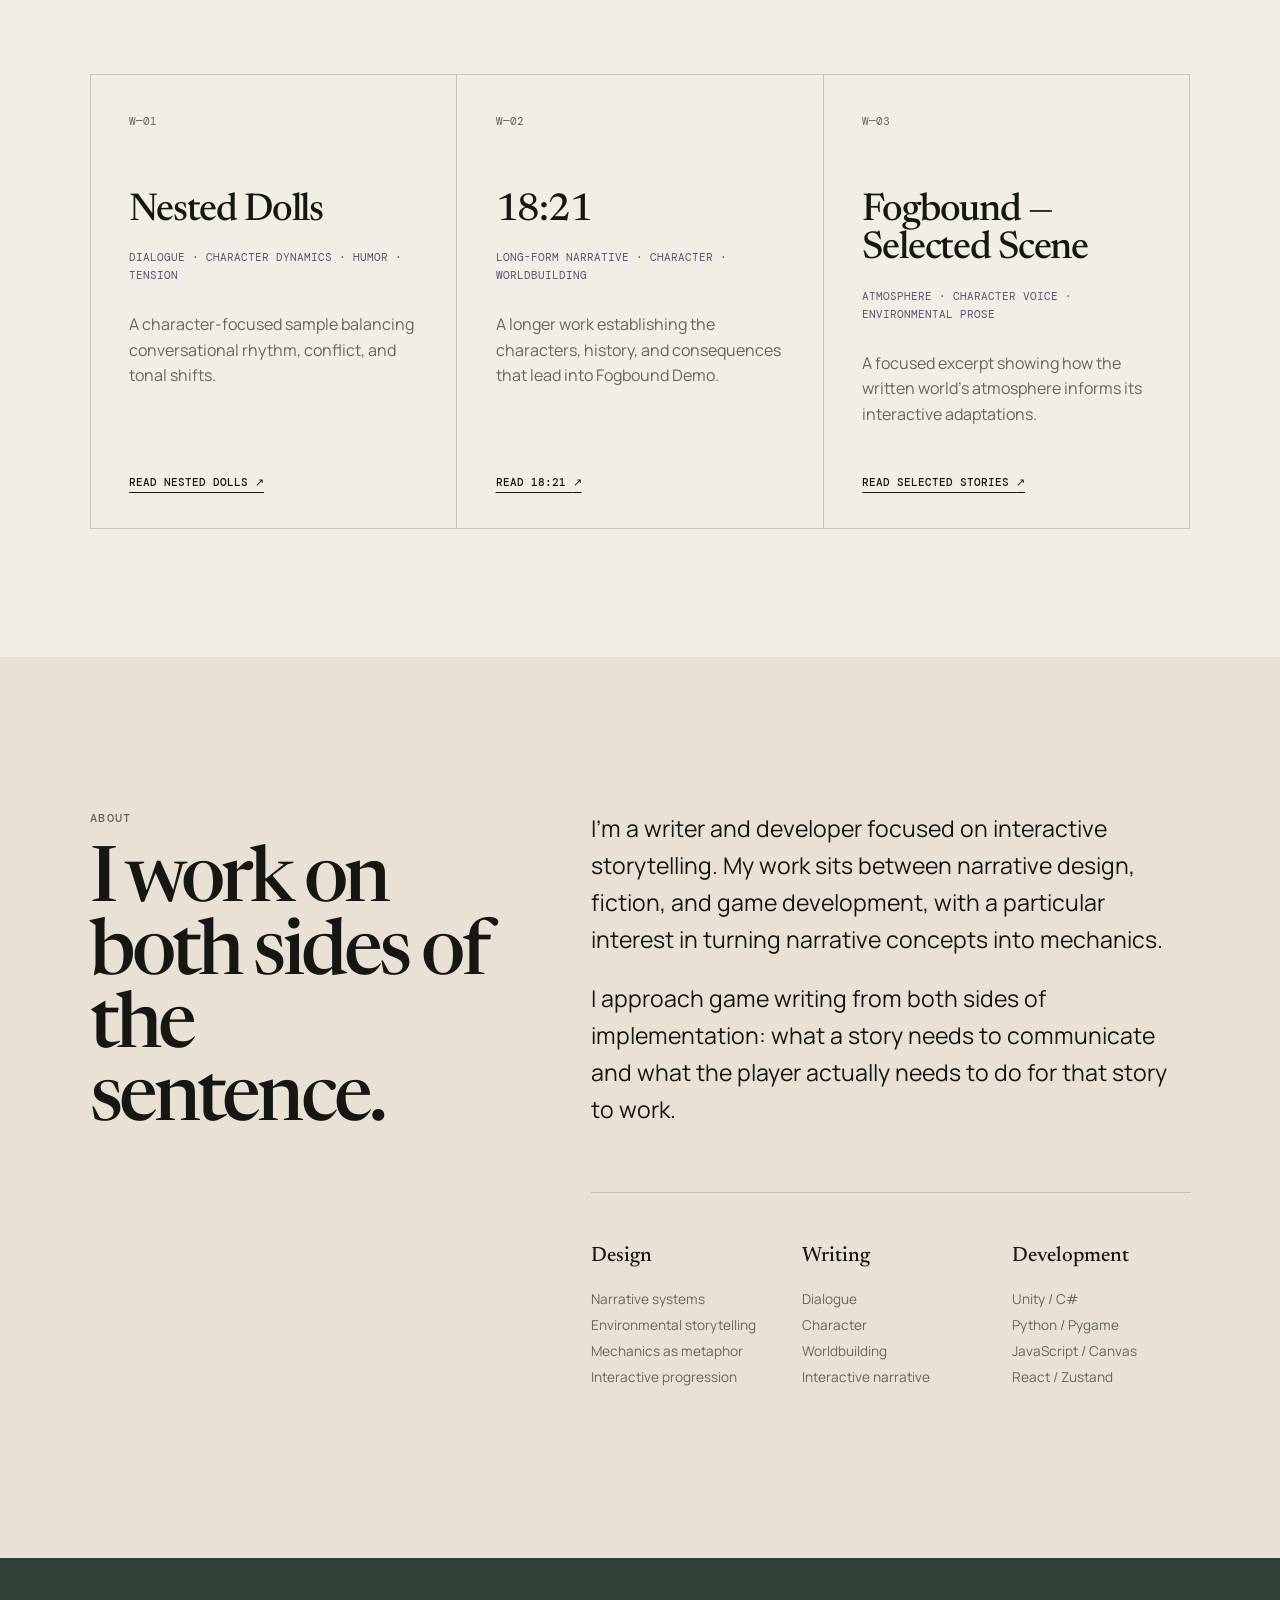
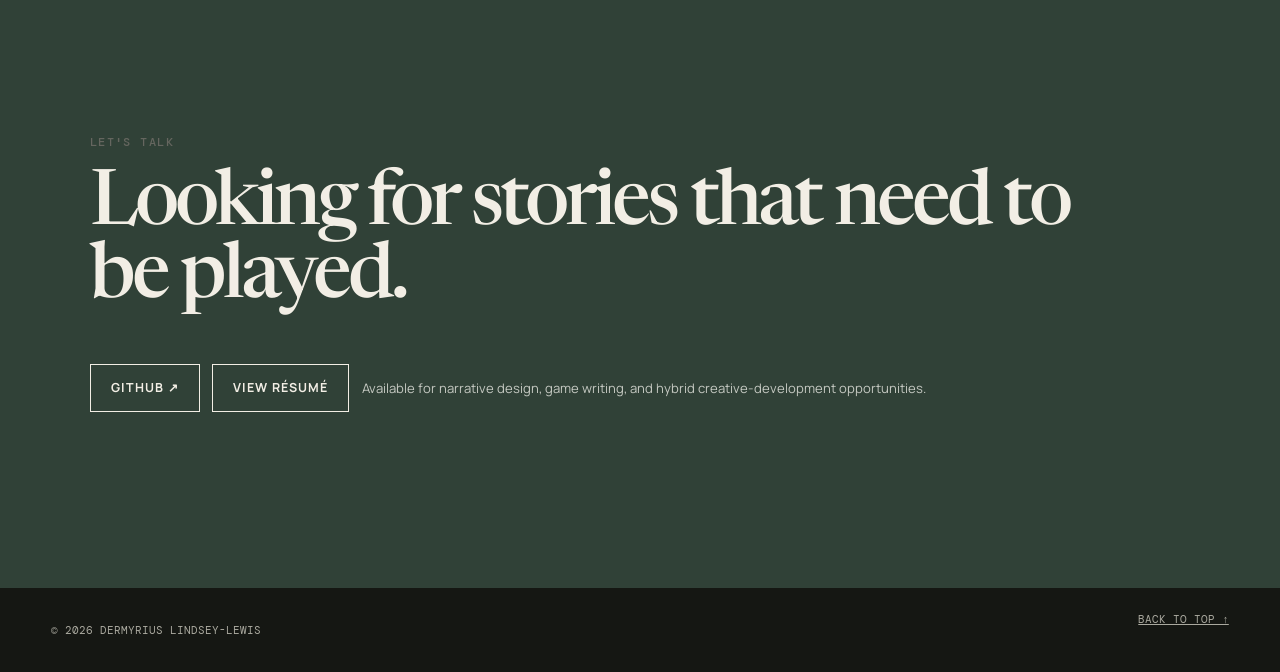
==== commit cac6b814: "Add narrative design resume" ====
--- a/index.html
+++ b/index.html
@@ -25,6 +25,7 @@
         <a href="#work">Work</a>
         <a href="#writing">Writing</a>
         <a href="#about">About</a>
+        <a href="resume.html">Résumé</a>
         <a href="#contact">Contact</a>
       </nav>
     </header>
@@ -38,6 +39,7 @@
           <div class="hero-actions">
             <a class="button button-dark" href="#work">View projects</a>
             <a class="button button-light" href="#writing">Writing samples</a>
+            <a class="button button-light" href="resume.html">Résumé</a>
           </div>
         </div>
         <div class="hero-note reveal" aria-label="Design focus">
@@ -187,7 +189,8 @@
         <h2 class="reveal">Looking for stories that need to be played.</h2>
         <div class="contact-actions reveal">
           <a class="button button-light" href="https://github.com/dlindsey251" target="_blank" rel="noreferrer">GitHub ↗</a>
-          <span class="resume-note">Available for narrative design, game writing, and hybrid creative-development opportunities. Résumé coming next.</span>
+          <a class="button button-light" href="resume.html">View résumé</a>
+          <span class="resume-note">Available for narrative design, game writing, and hybrid creative-development opportunities.</span>
         </div>
       </section>
     </main>
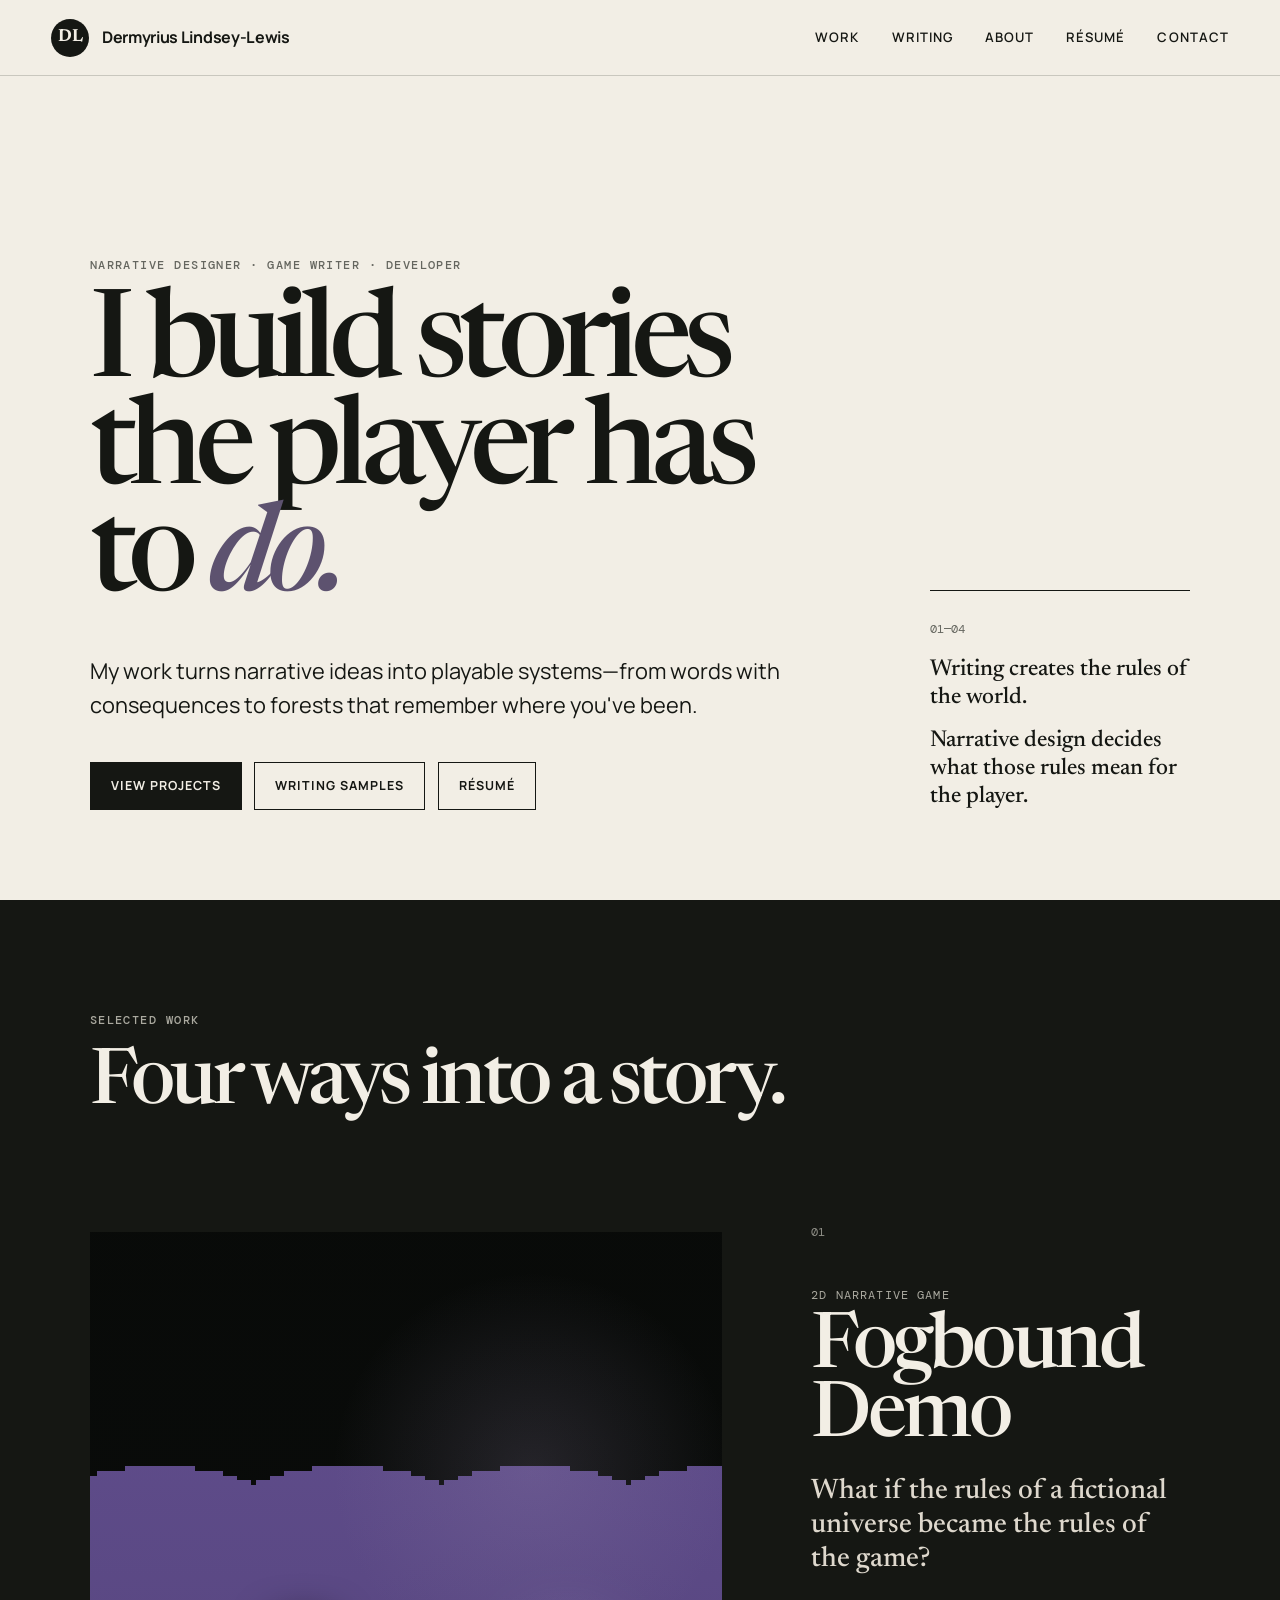
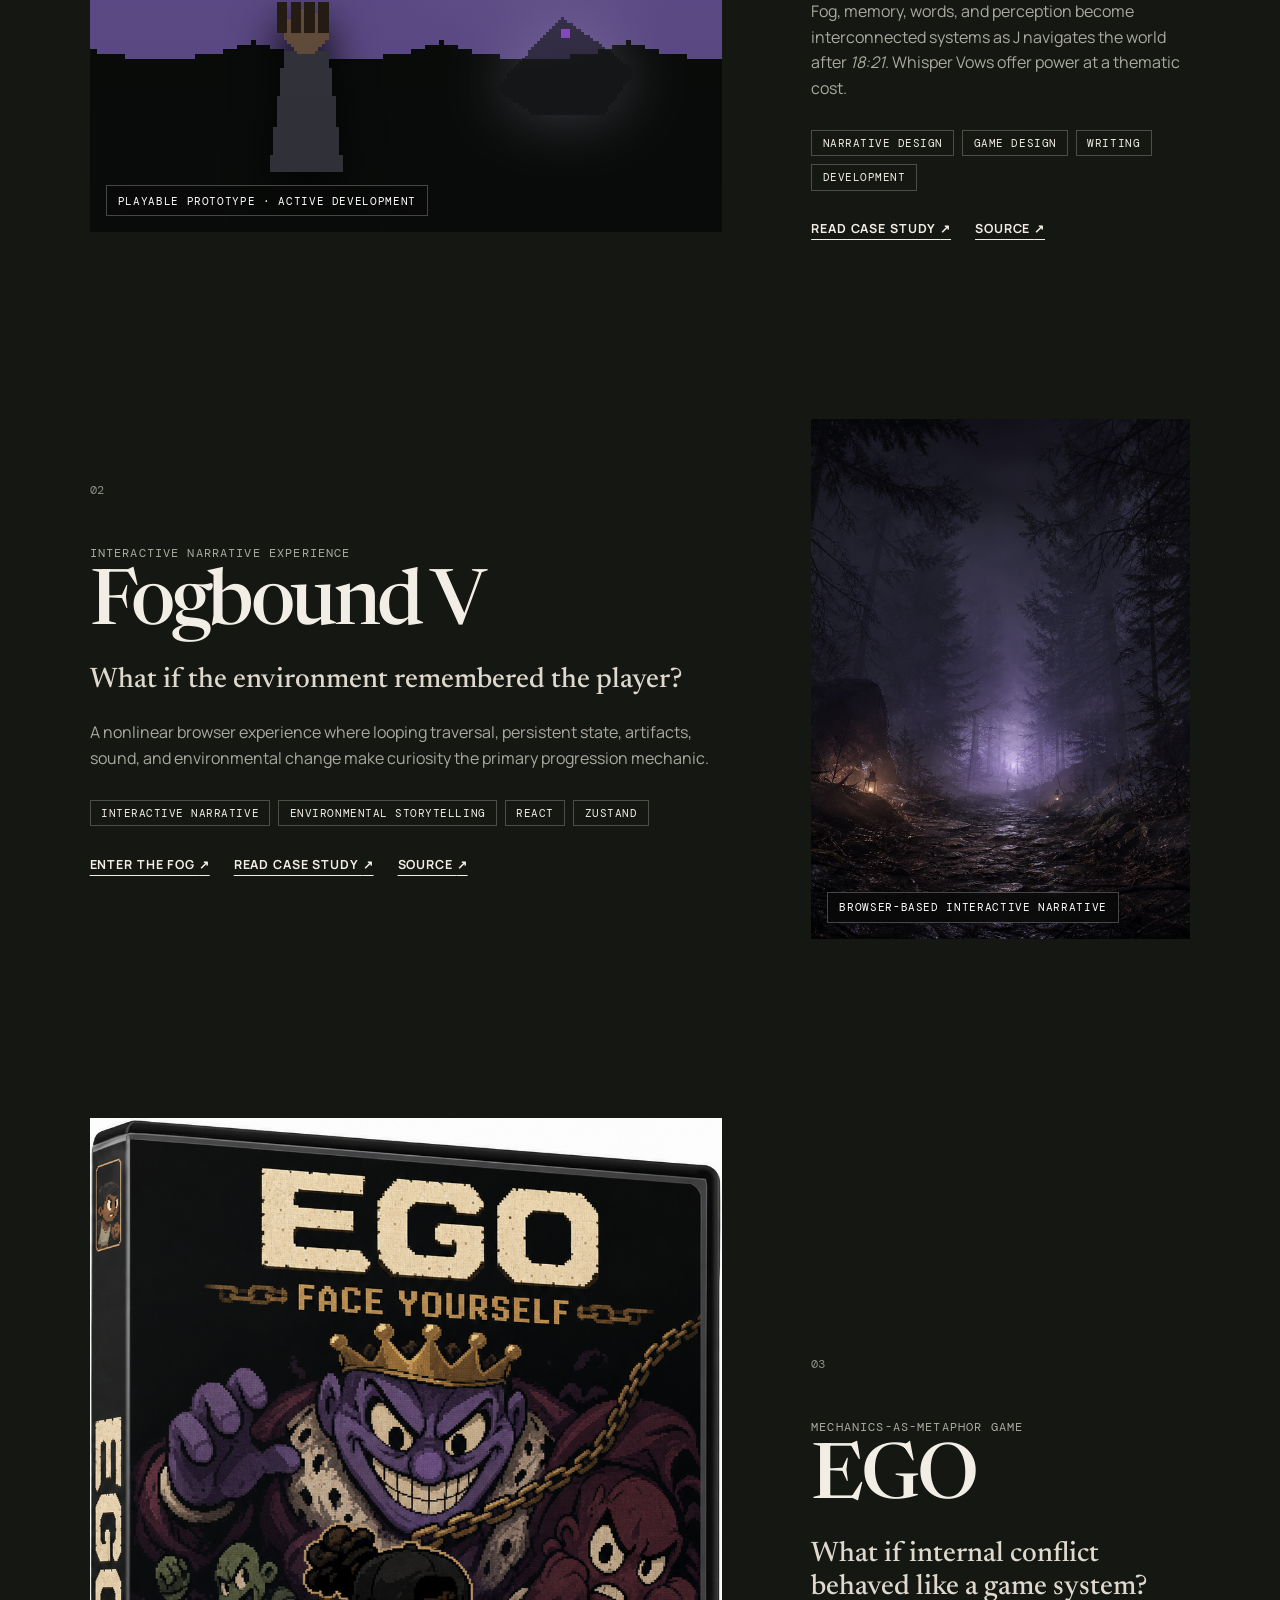
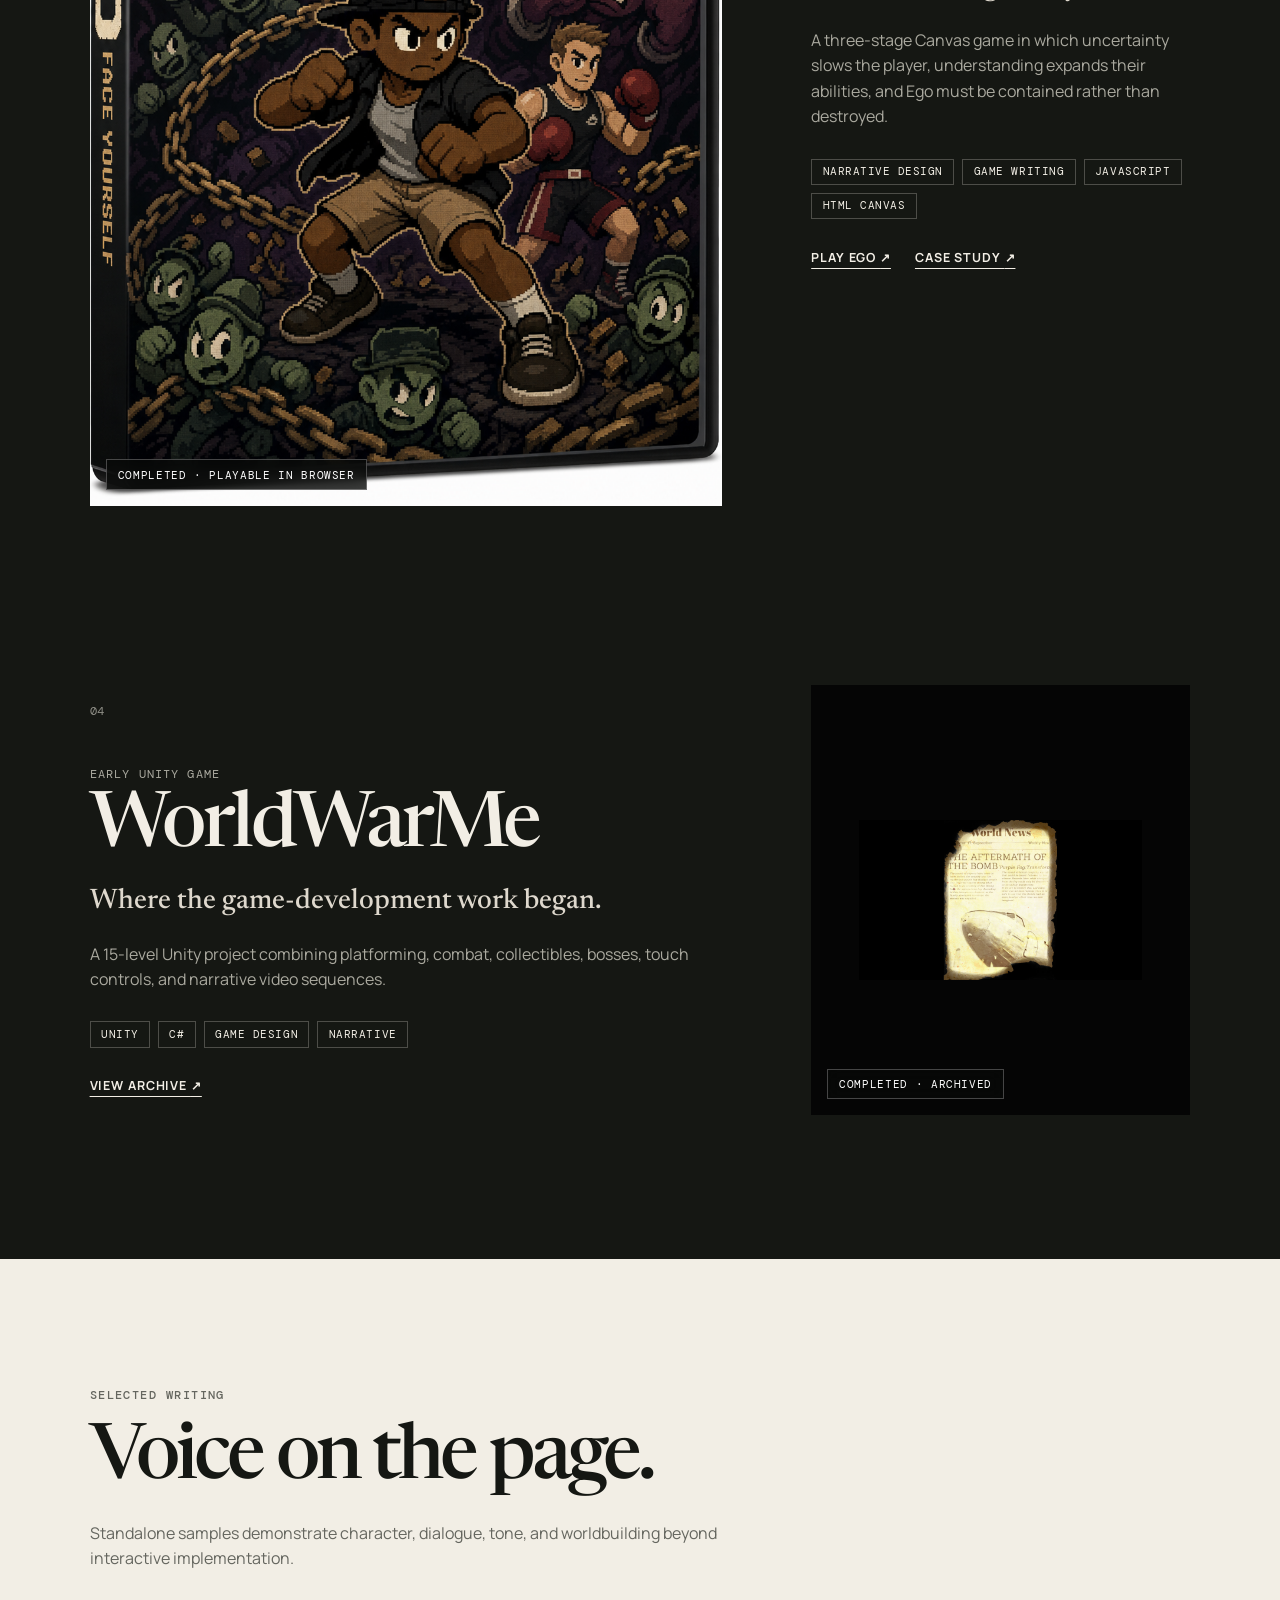
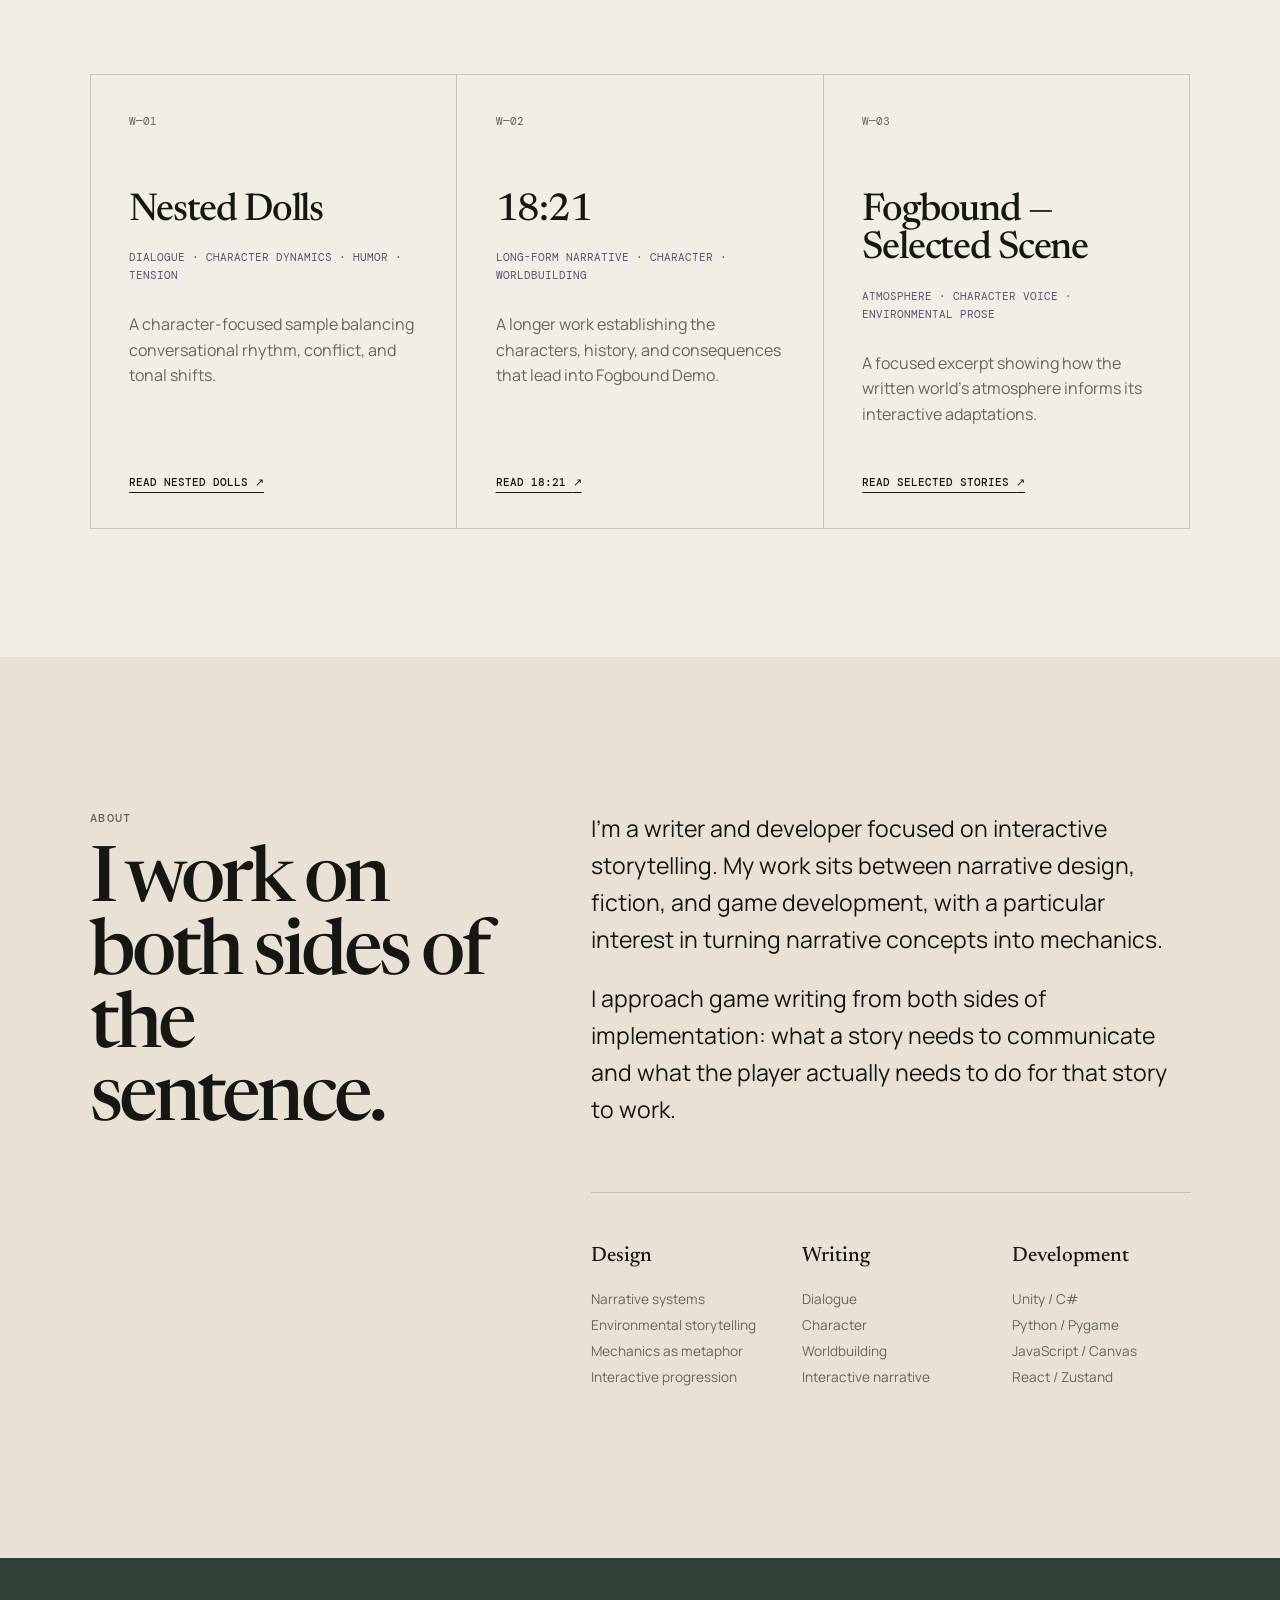
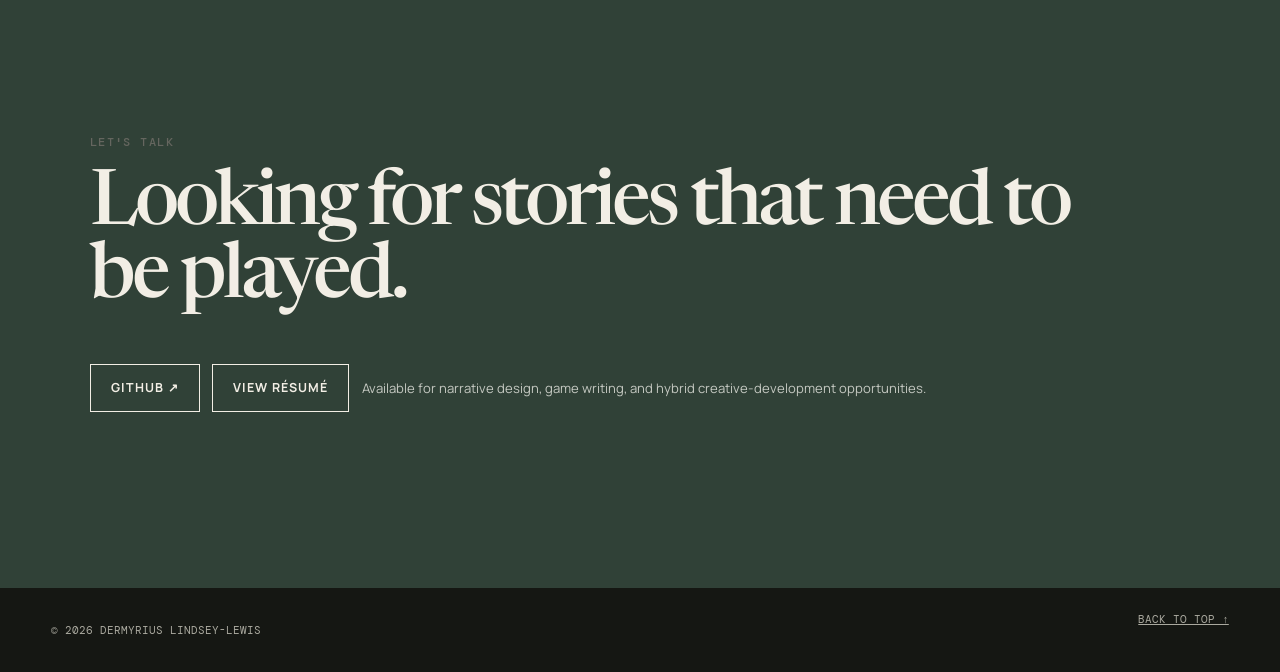
==== commit 0281747e: "Add Fogbound V forest experience link" ====
--- a/index.html
+++ b/index.html
@@ -81,7 +81,7 @@
         </article>
 
         <article class="project project-reverse reveal">
-          <a class="project-visual" href="https://github.com/dlindsey251/fogbound-v" target="_blank" rel="noreferrer">
+          <a class="project-visual" href="https://fogboundstories.com/?enter=fog" target="_blank" rel="noreferrer" aria-label="Enter the Fogbound V forest experience">
             <img src="assets/fogbound-v.png" alt="A lantern-lit trail disappearing into a fogbound forest" />
             <span class="visual-label">Browser-based interactive narrative</span>
           </a>
@@ -93,6 +93,7 @@
             <p>A nonlinear browser experience where looping traversal, persistent state, artifacts, sound, and environmental change make curiosity the primary progression mechanic.</p>
             <ul class="tags"><li>Interactive Narrative</li><li>Environmental Storytelling</li><li>React</li><li>Zustand</li></ul>
             <div class="project-links">
+              <a href="https://fogboundstories.com/?enter=fog" target="_blank" rel="noreferrer">Enter the Fog <span>↗</span></a>
               <a href="https://github.com/dlindsey251/fogbound-v#readme" target="_blank" rel="noreferrer">Read case study <span>↗</span></a>
               <a href="https://github.com/dlindsey251/fogbound-v" target="_blank" rel="noreferrer">Source <span>↗</span></a>
             </div>
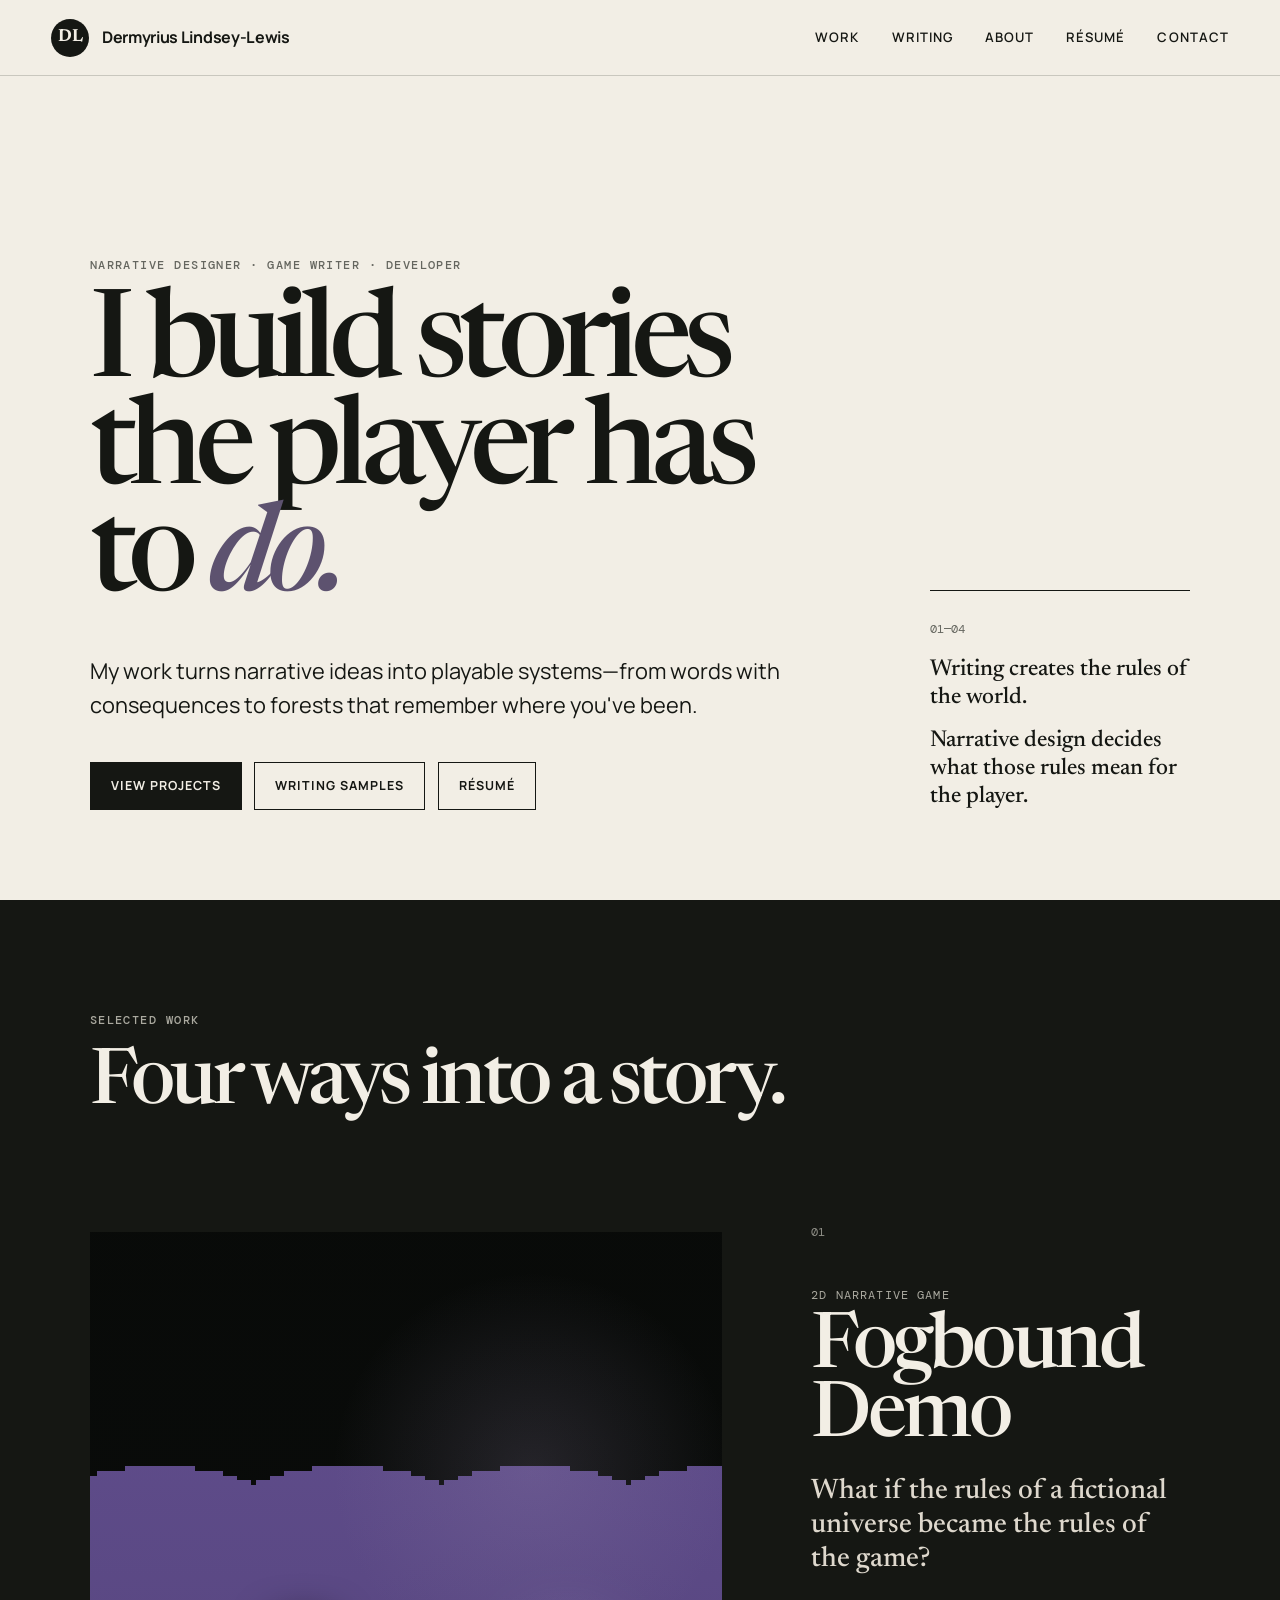
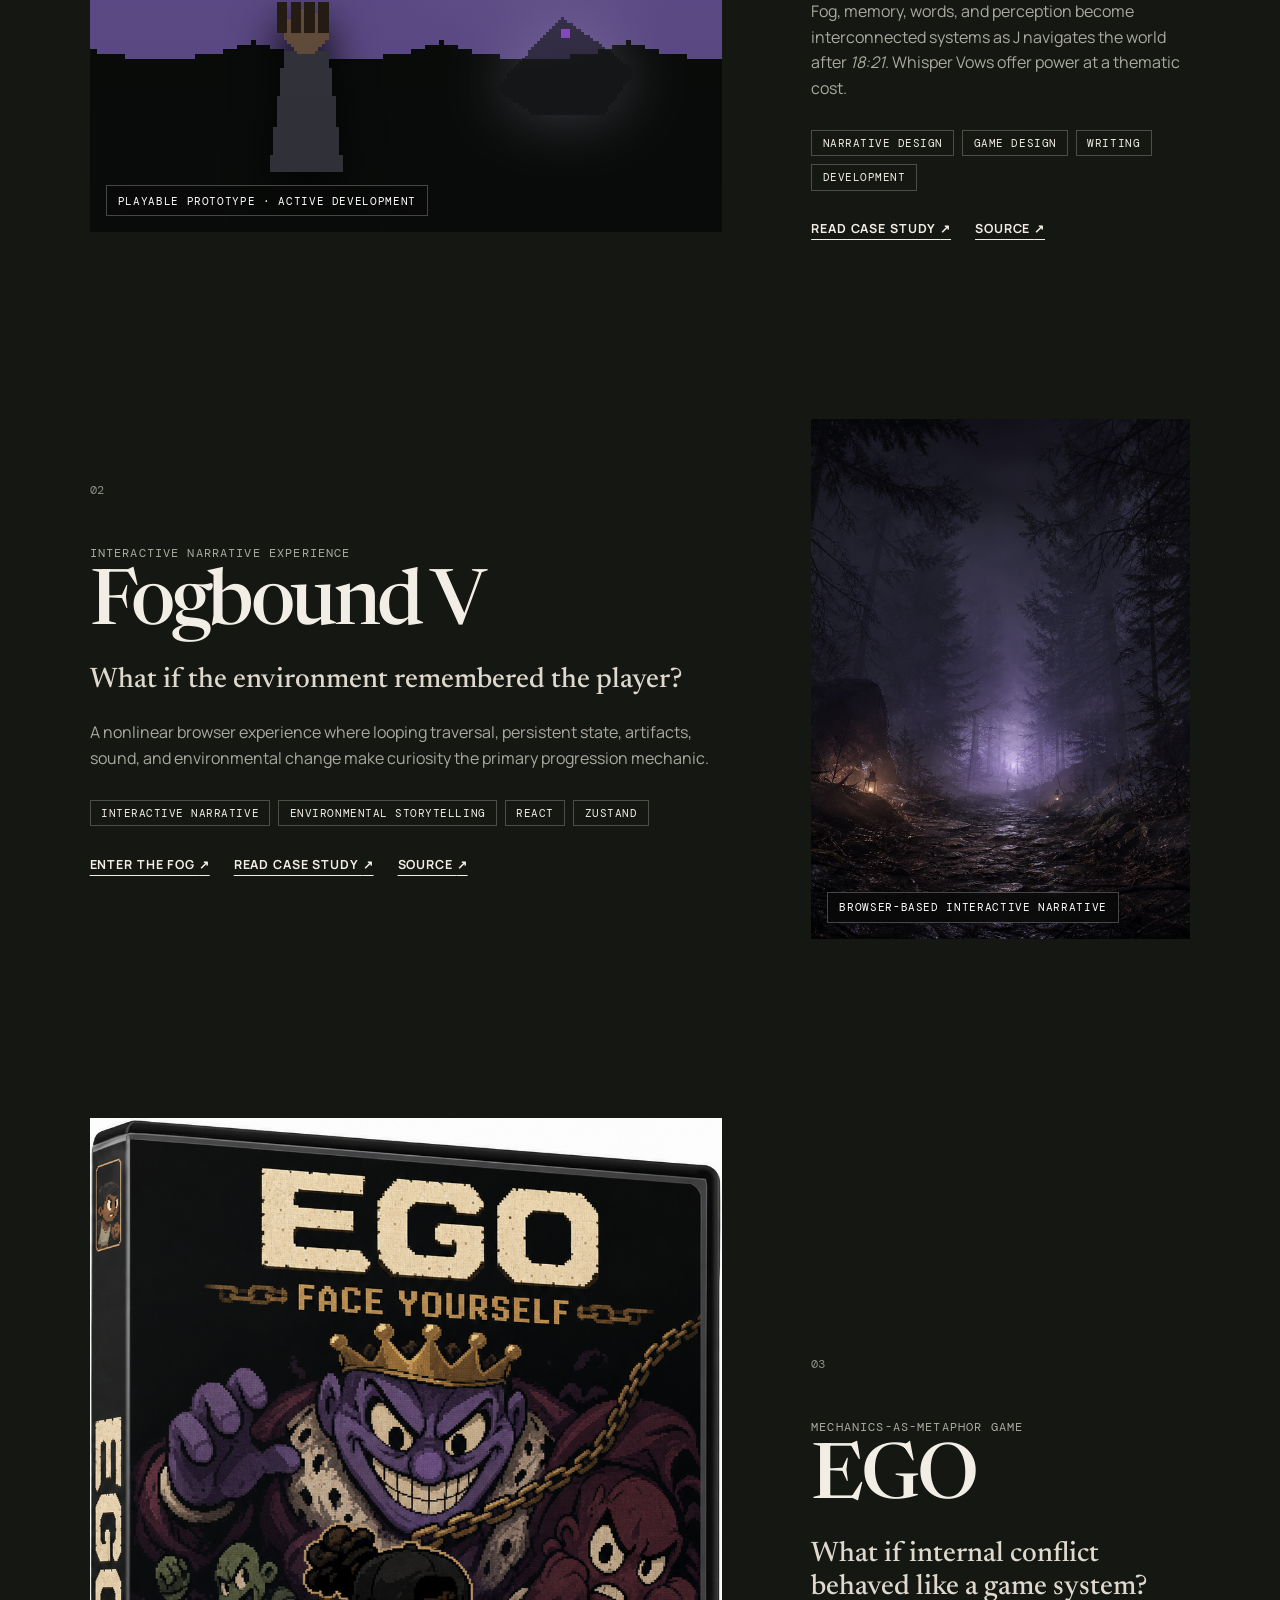
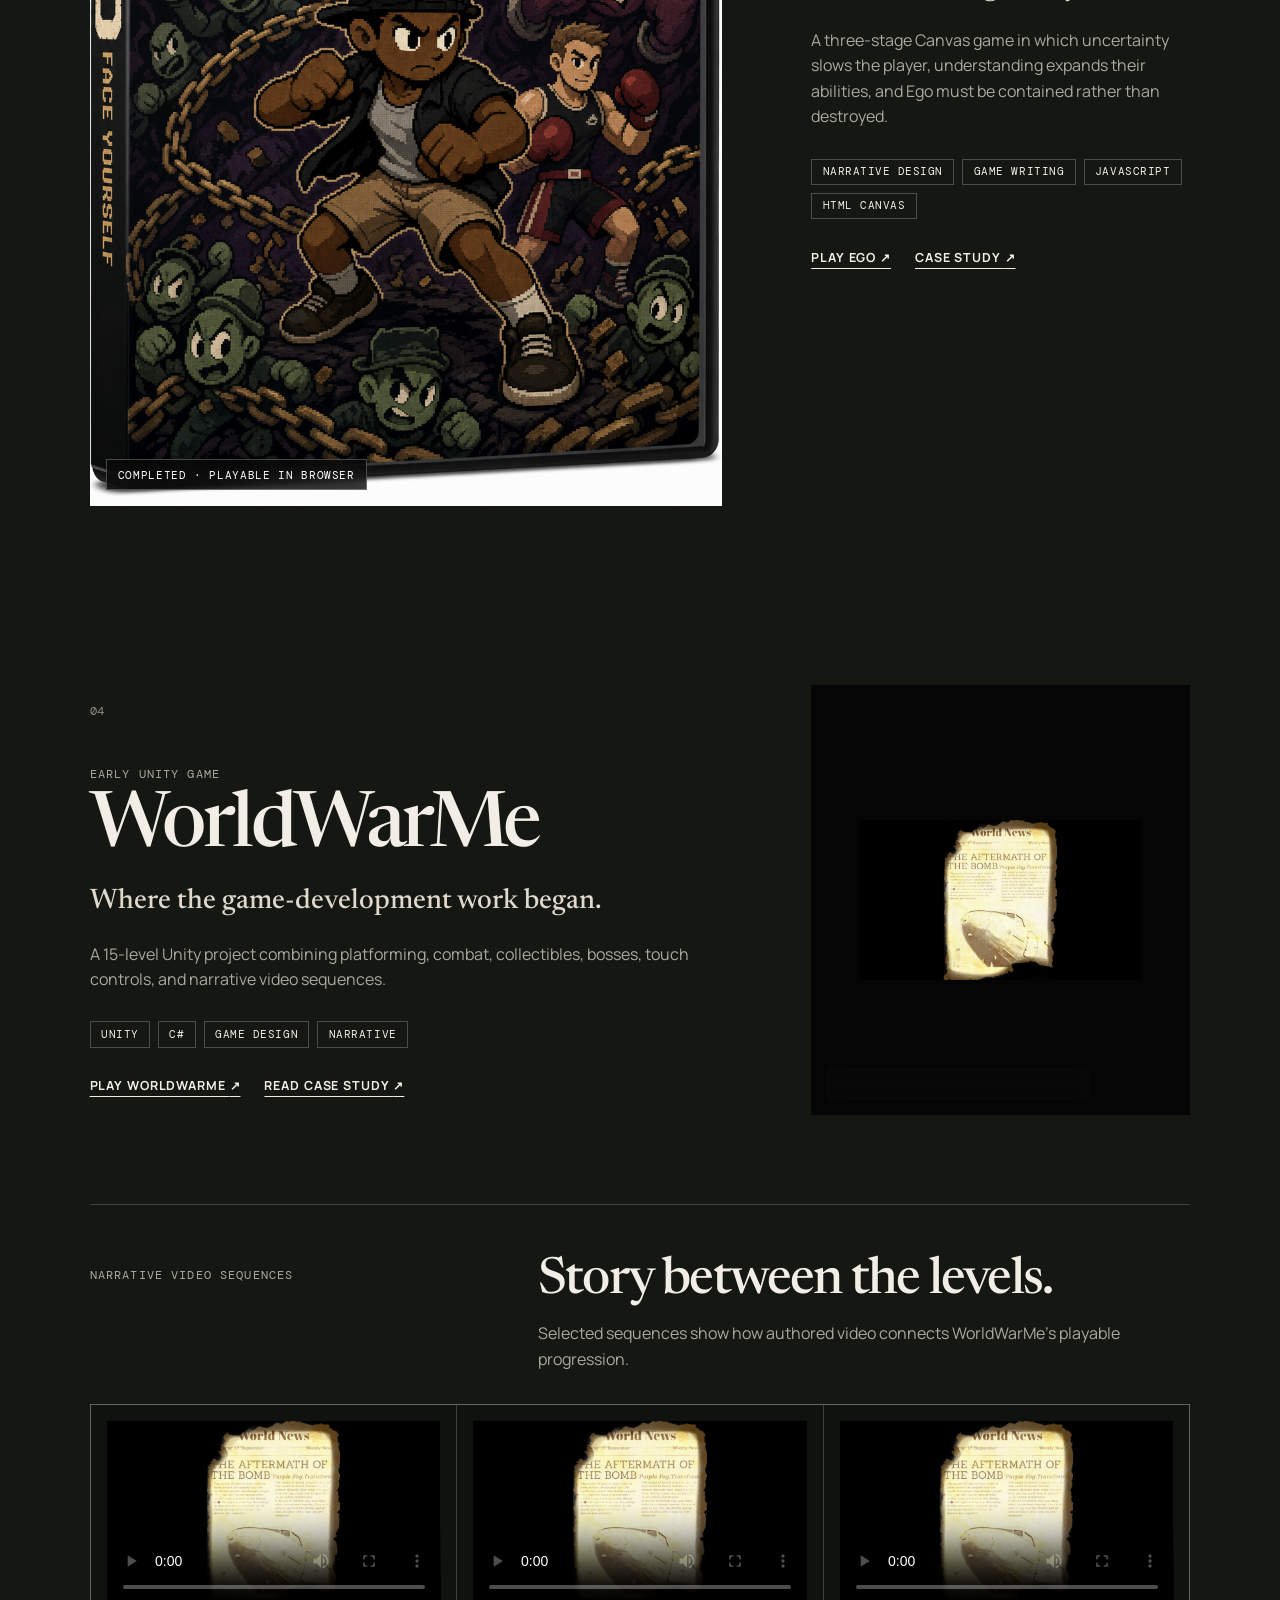
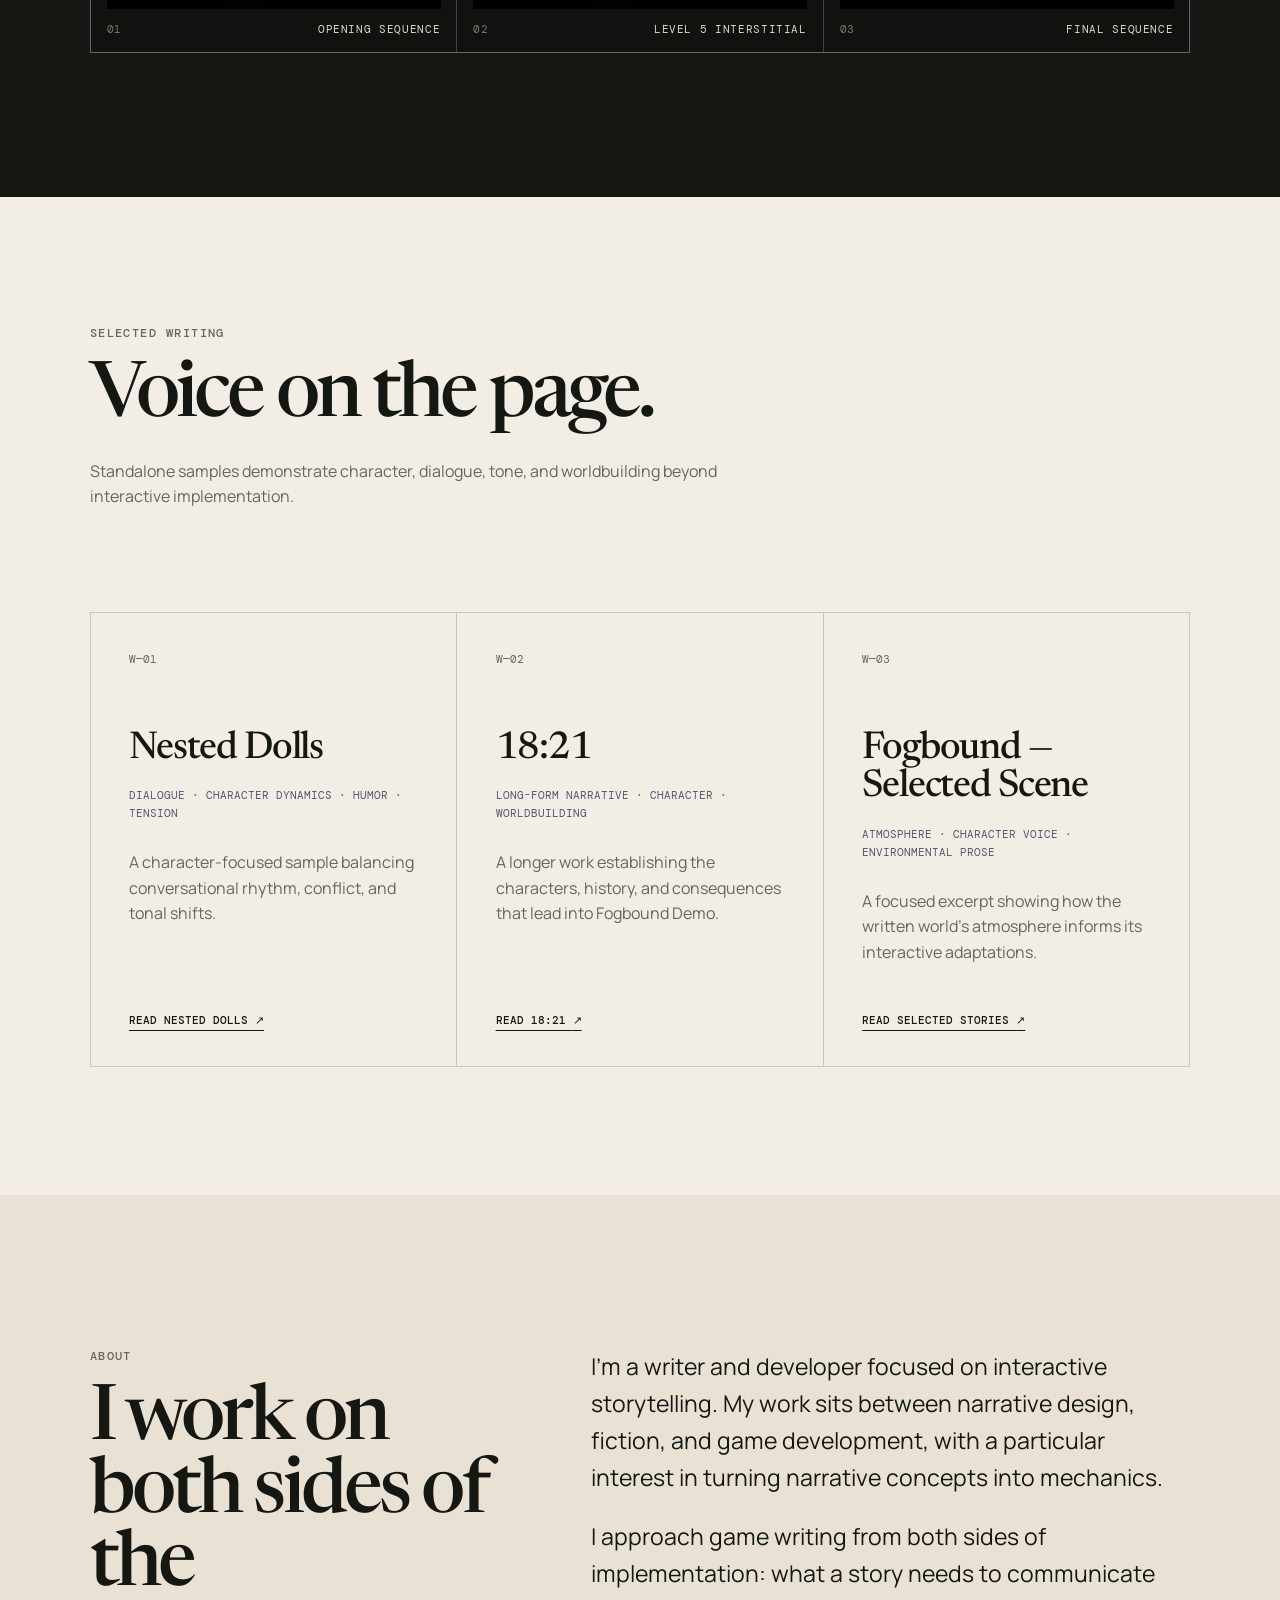
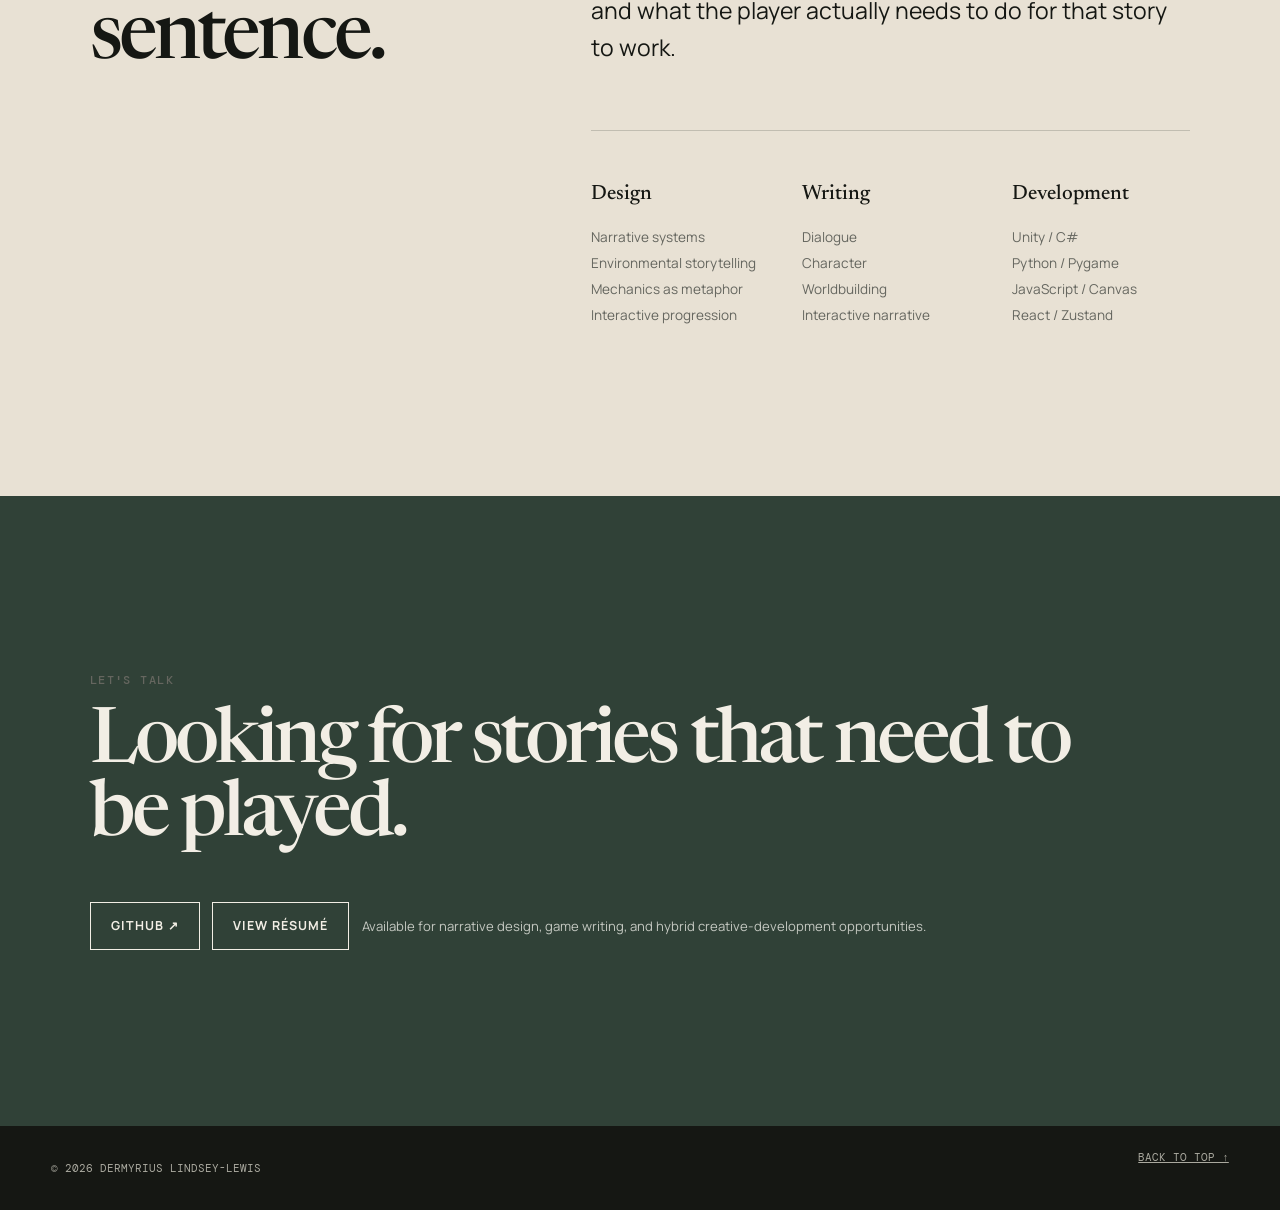
==== commit cac1e6ab: "Add WorldWarMe narrative videos" ====
--- a/index.html
+++ b/index.html
@@ -120,9 +120,9 @@
         </article>
 
         <article class="project project-compact project-reverse reveal">
-          <a class="project-visual worldwarme-visual" href="https://github.com/dlindsey251/worldwarme-project" target="_blank" rel="noreferrer">
+          <a class="project-visual worldwarme-visual" href="https://worldwarme-game.vercel.app" target="_blank" rel="noreferrer">
             <img src="assets/worldwarme.png" alt="A burned newspaper reporting the aftermath of the bomb in WorldWarMe" />
-            <span class="visual-label">Completed · Archived</span>
+            <span class="visual-label">Completed · Playable in browser</span>
           </a>
           <div class="project-copy">
             <div class="project-index">04</div>
@@ -132,9 +132,40 @@
             <p>A 15-level Unity project combining platforming, combat, collectibles, bosses, touch controls, and narrative video sequences.</p>
             <ul class="tags"><li>Unity</li><li>C#</li><li>Game Design</li><li>Narrative</li></ul>
             <div class="project-links">
-              <a href="https://github.com/dlindsey251/worldwarme-project#readme" target="_blank" rel="noreferrer">View archive <span>↗</span></a>
-            </div>
-          </div>
+              <a href="https://worldwarme-game.vercel.app" target="_blank" rel="noreferrer">Play WorldWarMe <span>↗</span></a>
+              <a href="https://github.com/dlindsey251/worldwarme-project#readme" target="_blank" rel="noreferrer">Read case study <span>↗</span></a>
+            </div>
+          </div>
+          <section class="worldwarme-media" aria-labelledby="worldwarme-videos-title">
+            <div class="worldwarme-media-heading">
+              <p class="project-type">Narrative video sequences</p>
+              <h4 id="worldwarme-videos-title">Story between the levels.</h4>
+              <p>Selected sequences show how authored video connects WorldWarMe's playable progression.</p>
+            </div>
+            <div class="worldwarme-video-grid">
+              <figure>
+                <video controls preload="metadata" playsinline poster="assets/worldwarme.png">
+                  <source src="https://worldwarme-game.vercel.app/StreamingAssets/Videos/intro.mp4" type="video/mp4" />
+                  <a href="https://worldwarme-game.vercel.app/StreamingAssets/Videos/intro.mp4">Watch the opening sequence</a>
+                </video>
+                <figcaption><span>01</span> Opening sequence</figcaption>
+              </figure>
+              <figure>
+                <video controls preload="metadata" playsinline poster="assets/worldwarme.png">
+                  <source src="https://worldwarme-game.vercel.app/StreamingAssets/Videos/level5.mp4" type="video/mp4" />
+                  <a href="https://worldwarme-game.vercel.app/StreamingAssets/Videos/level5.mp4">Watch the Level 5 interstitial</a>
+                </video>
+                <figcaption><span>02</span> Level 5 interstitial</figcaption>
+              </figure>
+              <figure>
+                <video controls preload="metadata" playsinline poster="assets/worldwarme.png">
+                  <source src="https://worldwarme-game.vercel.app/StreamingAssets/Videos/ending.mp4" type="video/mp4" />
+                  <a href="https://worldwarme-game.vercel.app/StreamingAssets/Videos/ending.mp4">Watch the final sequence</a>
+                </video>
+                <figcaption><span>03</span> Final sequence</figcaption>
+              </figure>
+            </div>
+          </section>
         </article>
       </section>
 
--- a/styles.css
+++ b/styles.css
@@ -77,6 +77,16 @@
 .worldwarme-visual > img { object-fit: contain !important; padding: 3rem; background: #050505; }
 .project-compact .project-visual { min-height: 430px; }
 .project-compact .project-visual > img { min-height: 430px !important; }
+.worldwarme-media { grid-column: 1 / -1; order: 3; padding-top: clamp(2rem, 4vw, 4rem); border-top: 1px solid rgba(242,238,229,.2); }
+.worldwarme-media-heading { display: grid; grid-template-columns: minmax(220px,.55fr) minmax(320px,1fr); column-gap: clamp(2rem,7vw,8rem); align-items: end; margin-bottom: 2rem; }
+.worldwarme-media-heading .project-type { grid-column: 1; }
+.worldwarme-media-heading h4 { grid-column: 2; grid-row: 1 / span 2; margin: 0; font: 500 clamp(2rem,4vw,4rem)/.95 var(--serif); letter-spacing: -.035em; }
+.worldwarme-media-heading > p:last-child { grid-column: 2; margin: 1rem 0 0; color: #aaa99f; }
+.worldwarme-video-grid { display: grid; grid-template-columns: repeat(3,minmax(0,1fr)); gap: 1px; background: rgba(242,238,229,.2); border: 1px solid rgba(242,238,229,.2); }
+.worldwarme-video-grid figure { margin: 0; padding: 1rem; background: #10120f; }
+.worldwarme-video-grid video { display: block; width: 100%; aspect-ratio: 16 / 9; background: #000; object-fit: contain; }
+.worldwarme-video-grid figcaption { display: flex; justify-content: space-between; gap: 1rem; padding-top: .8rem; color: #ded8cd; font: .67rem var(--mono); letter-spacing: .06em; text-transform: uppercase; }
+.worldwarme-video-grid figcaption span { color: #777970; }
 
 .writing-section { padding: clamp(6rem, 10vw, 10rem) clamp(1.25rem, 7vw, 8rem); }
 .writing-grid { display: grid; grid-template-columns: repeat(3, 1fr); border-top: 1px solid var(--line); border-left: 1px solid var(--line); }
@@ -113,6 +123,9 @@
   .project-reverse .project-visual, .project-reverse .project-copy { order: initial; }
   .project-visual, .project-visual > img:not(.demo-layer,.demo-character,.demo-beast) { min-height: 480px; }
   .project-index { margin-bottom: 1.5rem; }
+  .worldwarme-media-heading { grid-template-columns: 1fr; }
+  .worldwarme-media-heading .project-type, .worldwarme-media-heading h4, .worldwarme-media-heading > p:last-child { grid-column: 1; grid-row: auto; }
+  .worldwarme-video-grid { grid-template-columns: 1fr; }
   .writing-grid { grid-template-columns: 1fr; }
   .writing-card { min-height: 310px; }
   .about-section { grid-template-columns: 1fr; }
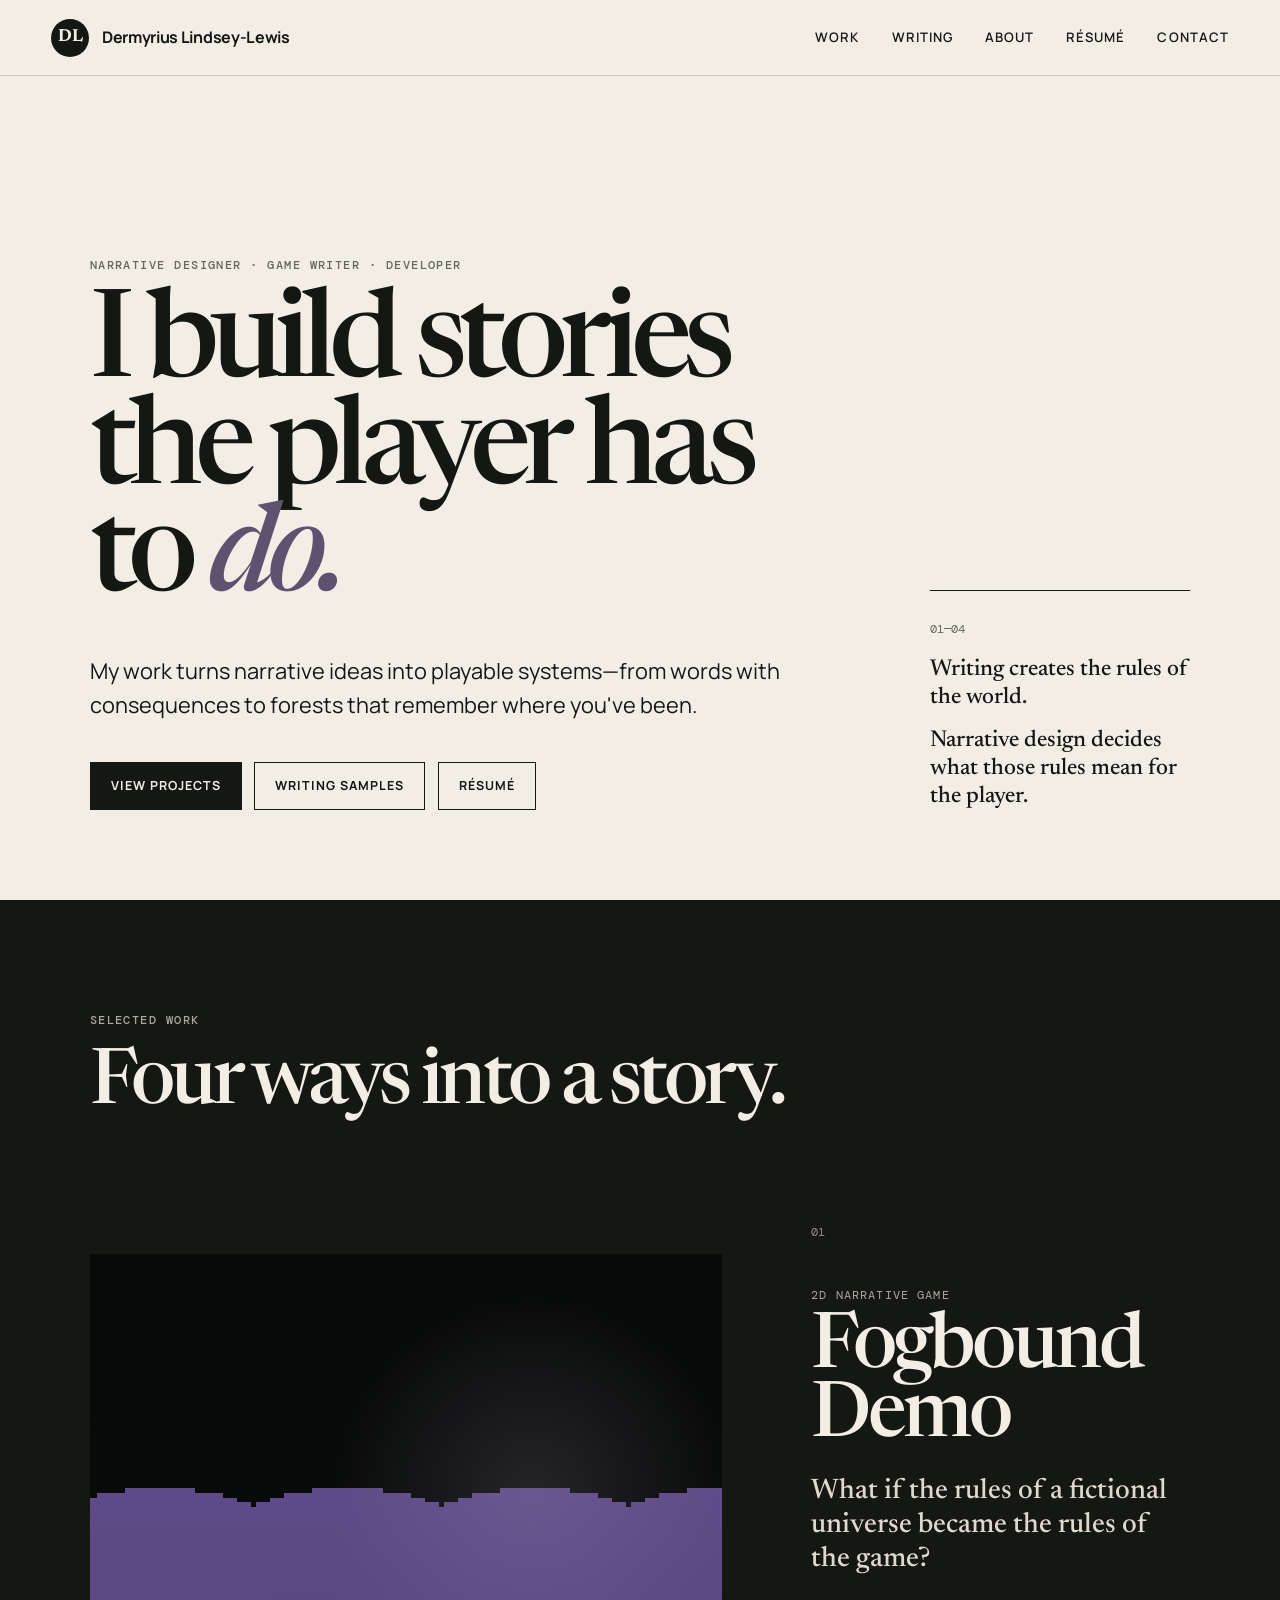
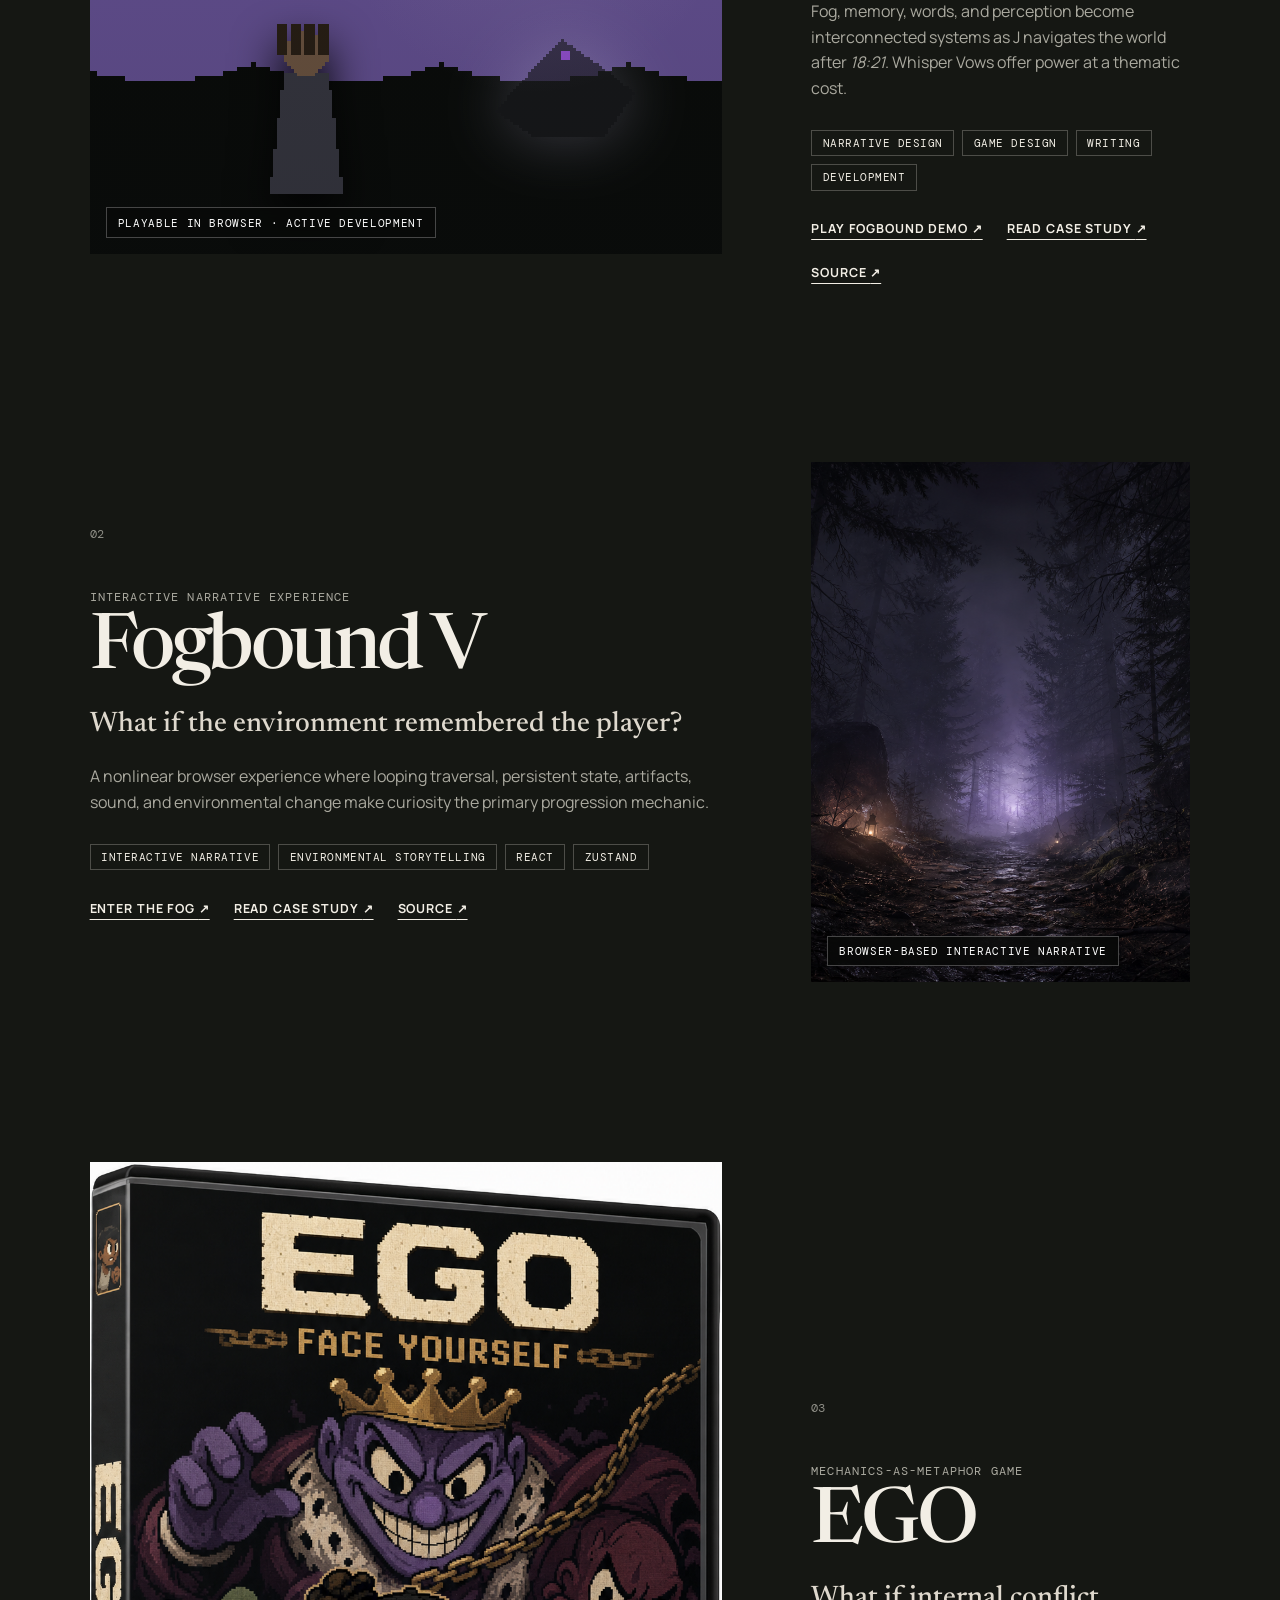
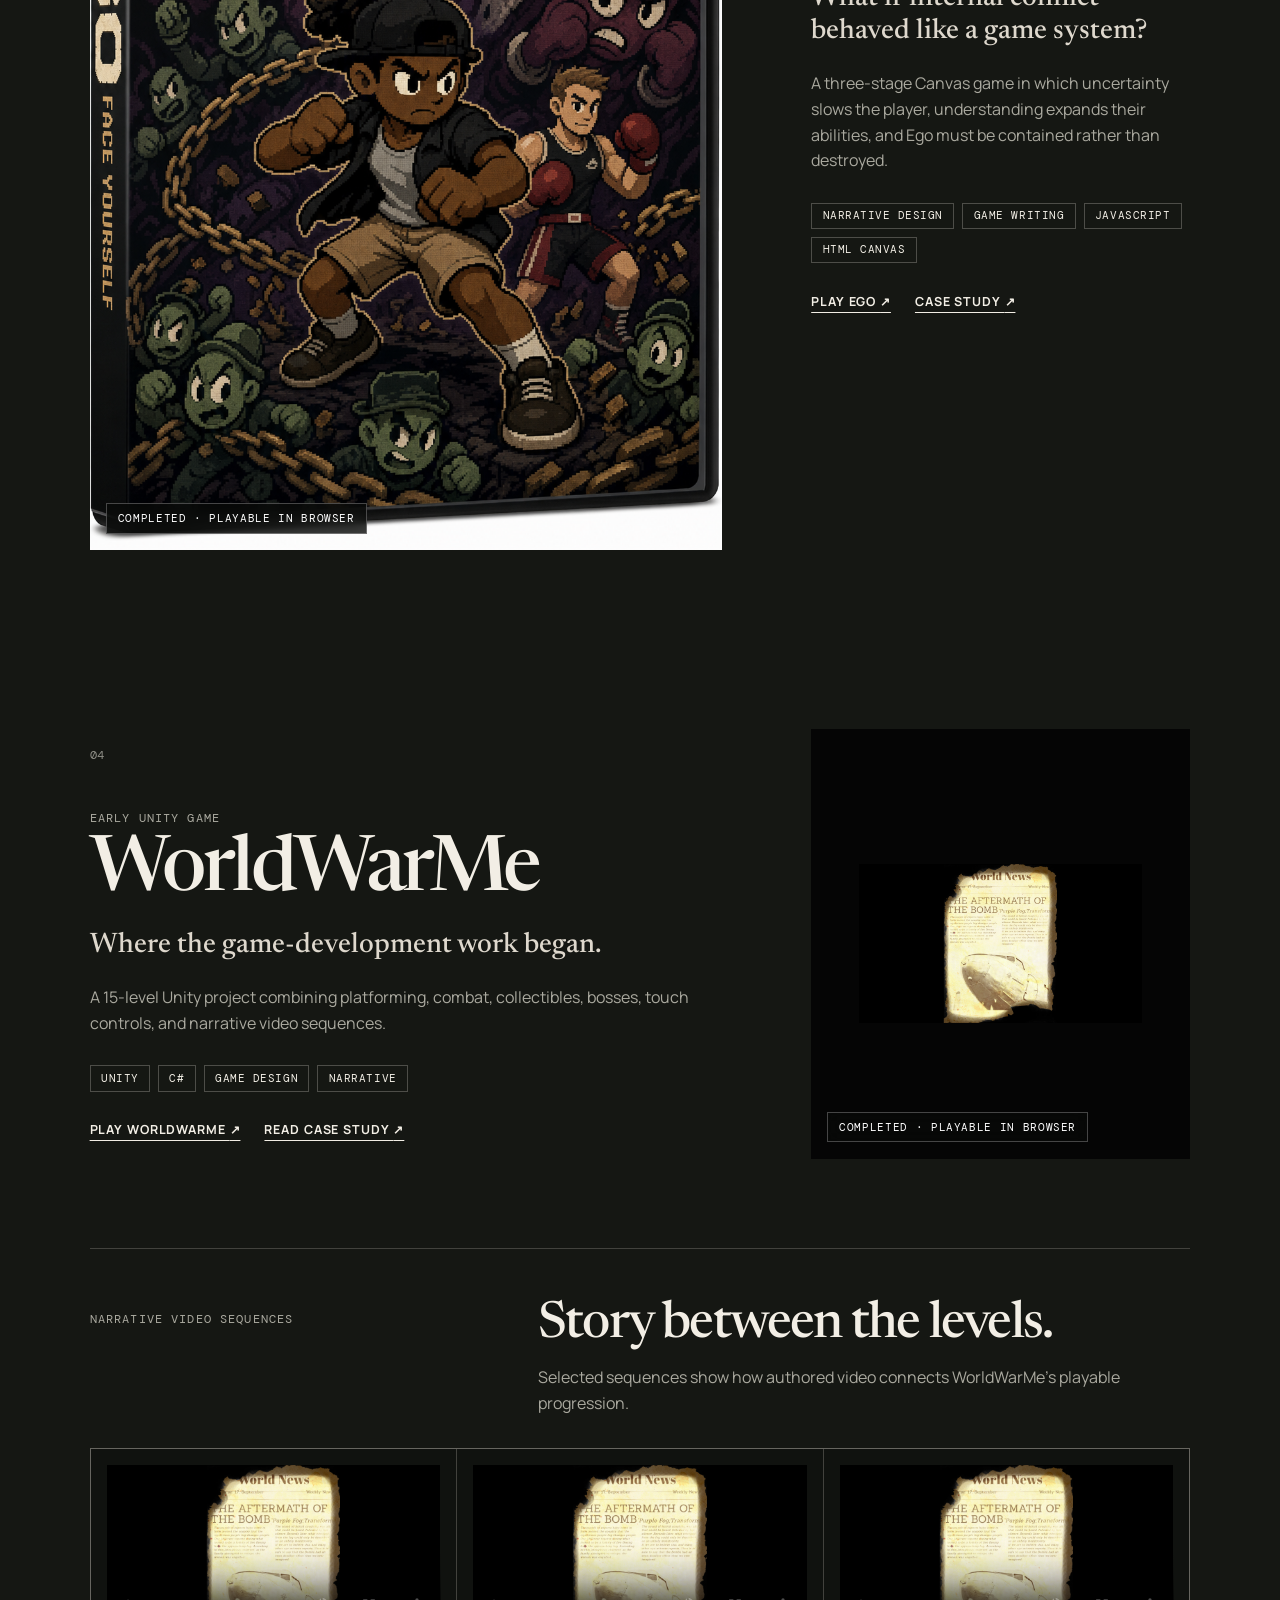
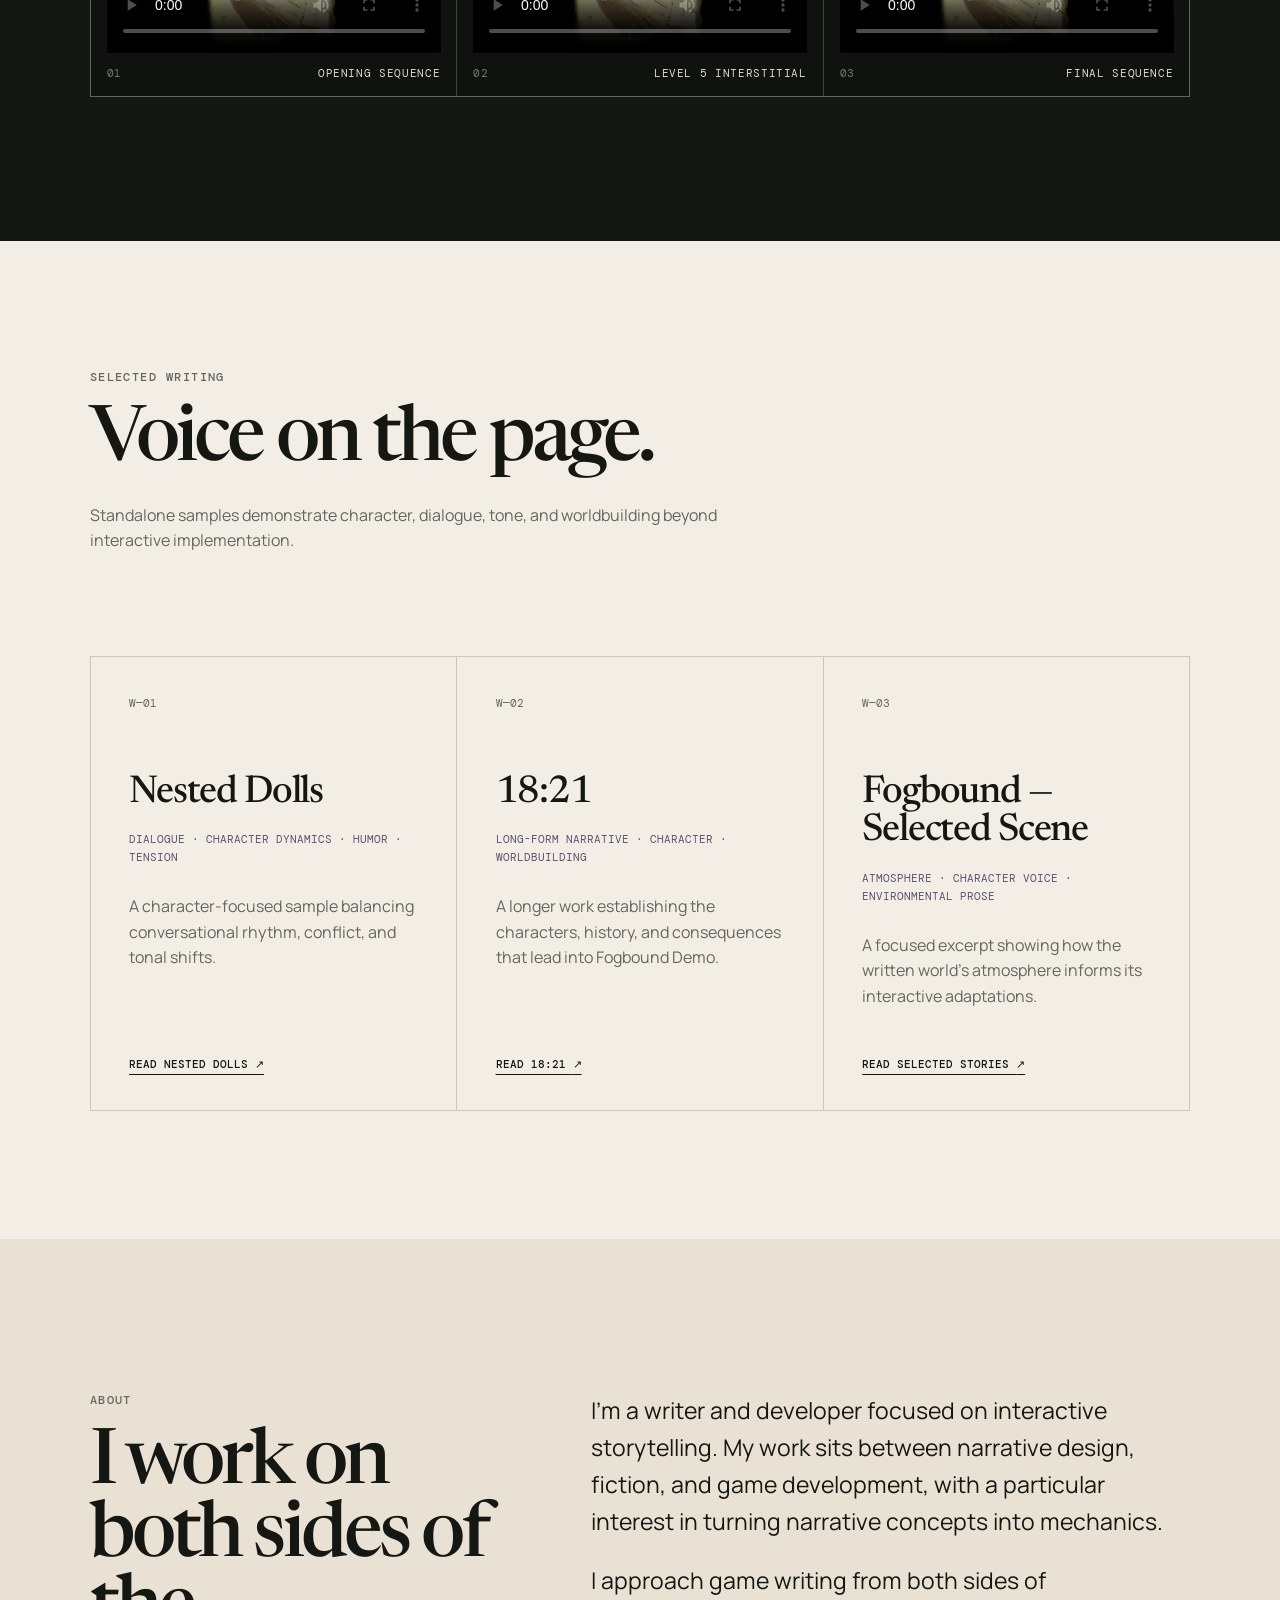
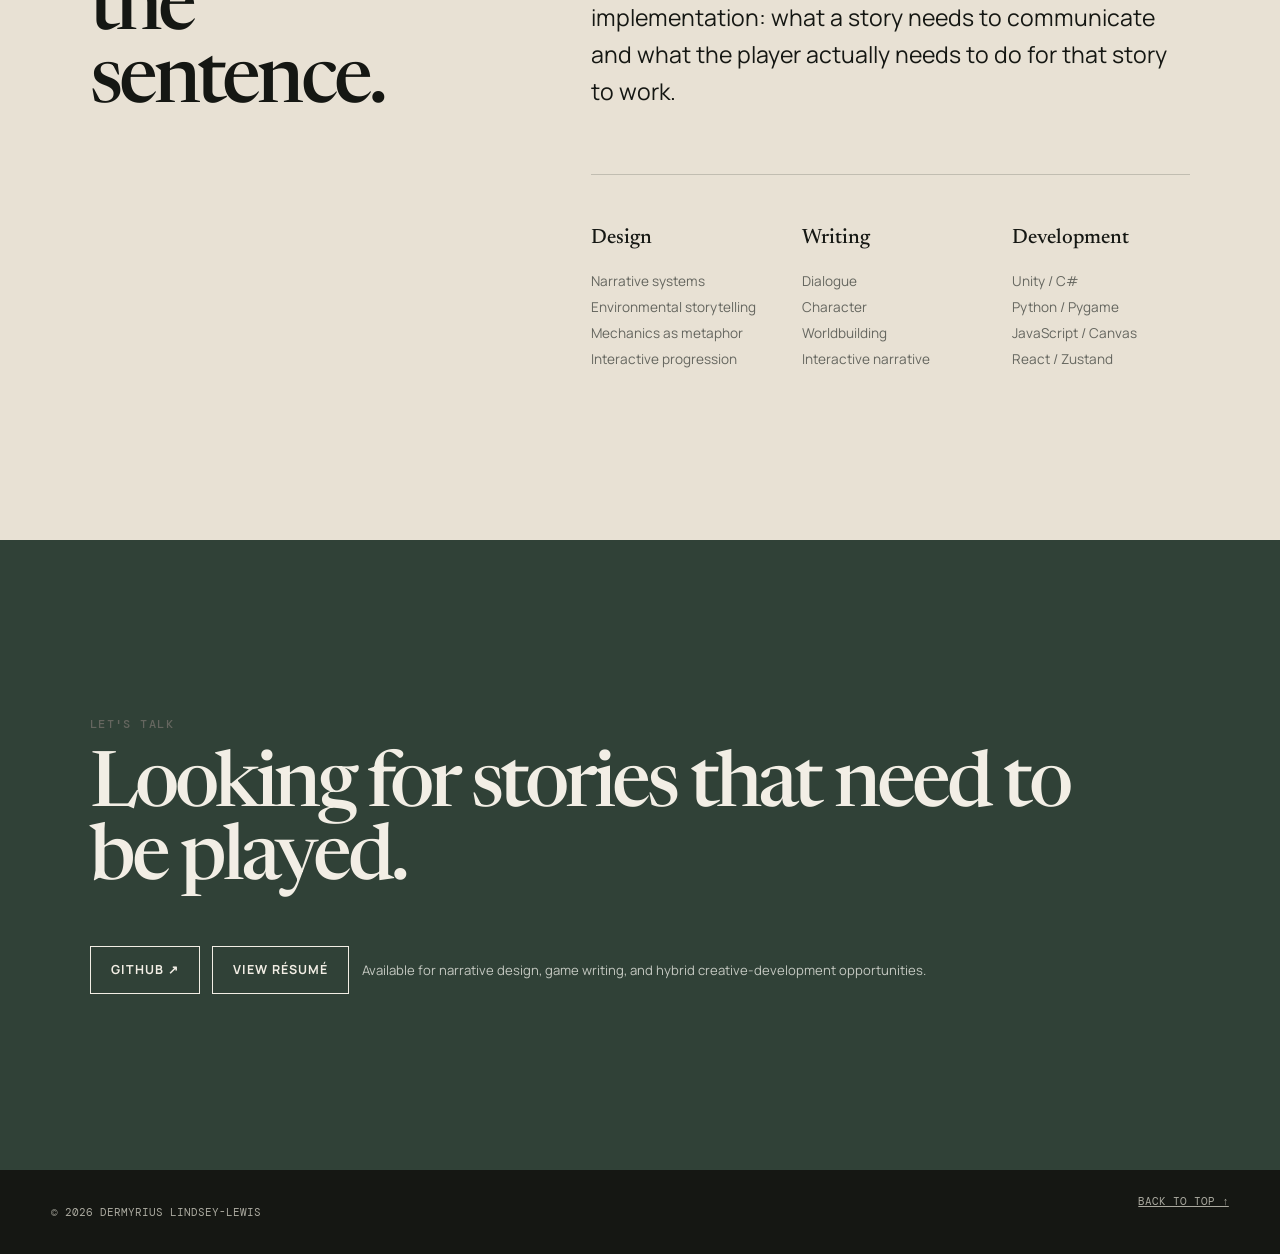
==== commit c771db49: "Link playable Fogbound Demo" ====
--- a/index.html
+++ b/index.html
@@ -56,13 +56,13 @@
         </div>
 
         <article class="project project-featured reveal">
-          <a class="project-visual demo-scene" href="https://github.com/dlindsey251/fogbound_demo" target="_blank" rel="noreferrer" aria-label="View Fogbound Demo case study on GitHub">
+          <a class="project-visual demo-scene" href="https://fogbound-demo-game.vercel.app" target="_blank" rel="noreferrer" aria-label="Play Fogbound Demo in the browser">
             <img class="demo-layer demo-far" src="assets/demo-far.png" alt="" />
             <img class="demo-layer demo-mid" src="assets/demo-mid.png" alt="" />
             <img class="demo-layer demo-front" src="assets/demo-front.png" alt="" />
             <img class="demo-character" src="assets/demo-j.png" alt="J holding his Relic in the forest" />
             <img class="demo-beast" src="assets/demo-beast.png" alt="The Beast watching from the fog" />
-            <span class="visual-label">Playable prototype · Active development</span>
+            <span class="visual-label">Playable in browser · Active development</span>
           </a>
           <div class="project-copy">
             <div class="project-index">01</div>
@@ -74,6 +74,7 @@
               <li>Narrative Design</li><li>Game Design</li><li>Writing</li><li>Development</li>
             </ul>
             <div class="project-links">
+              <a href="https://fogbound-demo-game.vercel.app" target="_blank" rel="noreferrer">Play Fogbound Demo <span>↗</span></a>
               <a href="https://github.com/dlindsey251/fogbound_demo#readme" target="_blank" rel="noreferrer">Read case study <span>↗</span></a>
               <a href="https://github.com/dlindsey251/fogbound_demo" target="_blank" rel="noreferrer">Source <span>↗</span></a>
             </div>
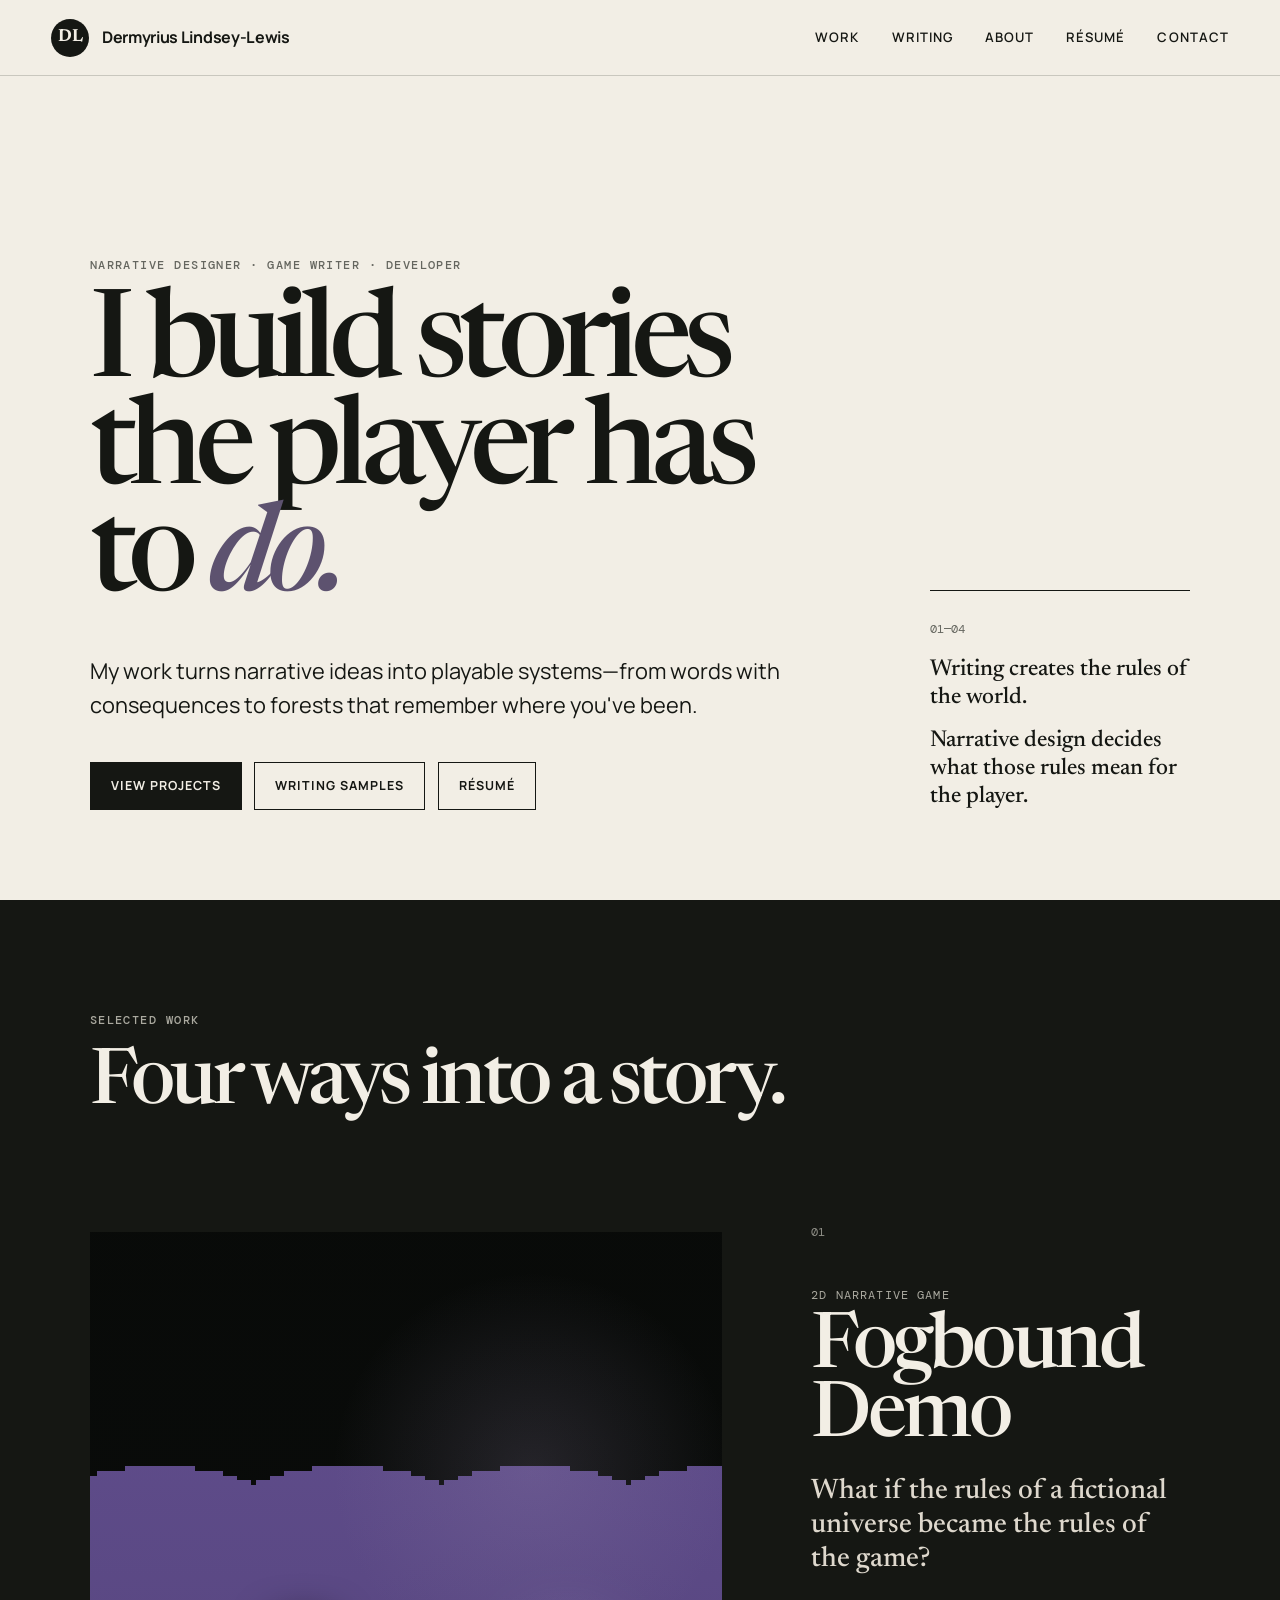
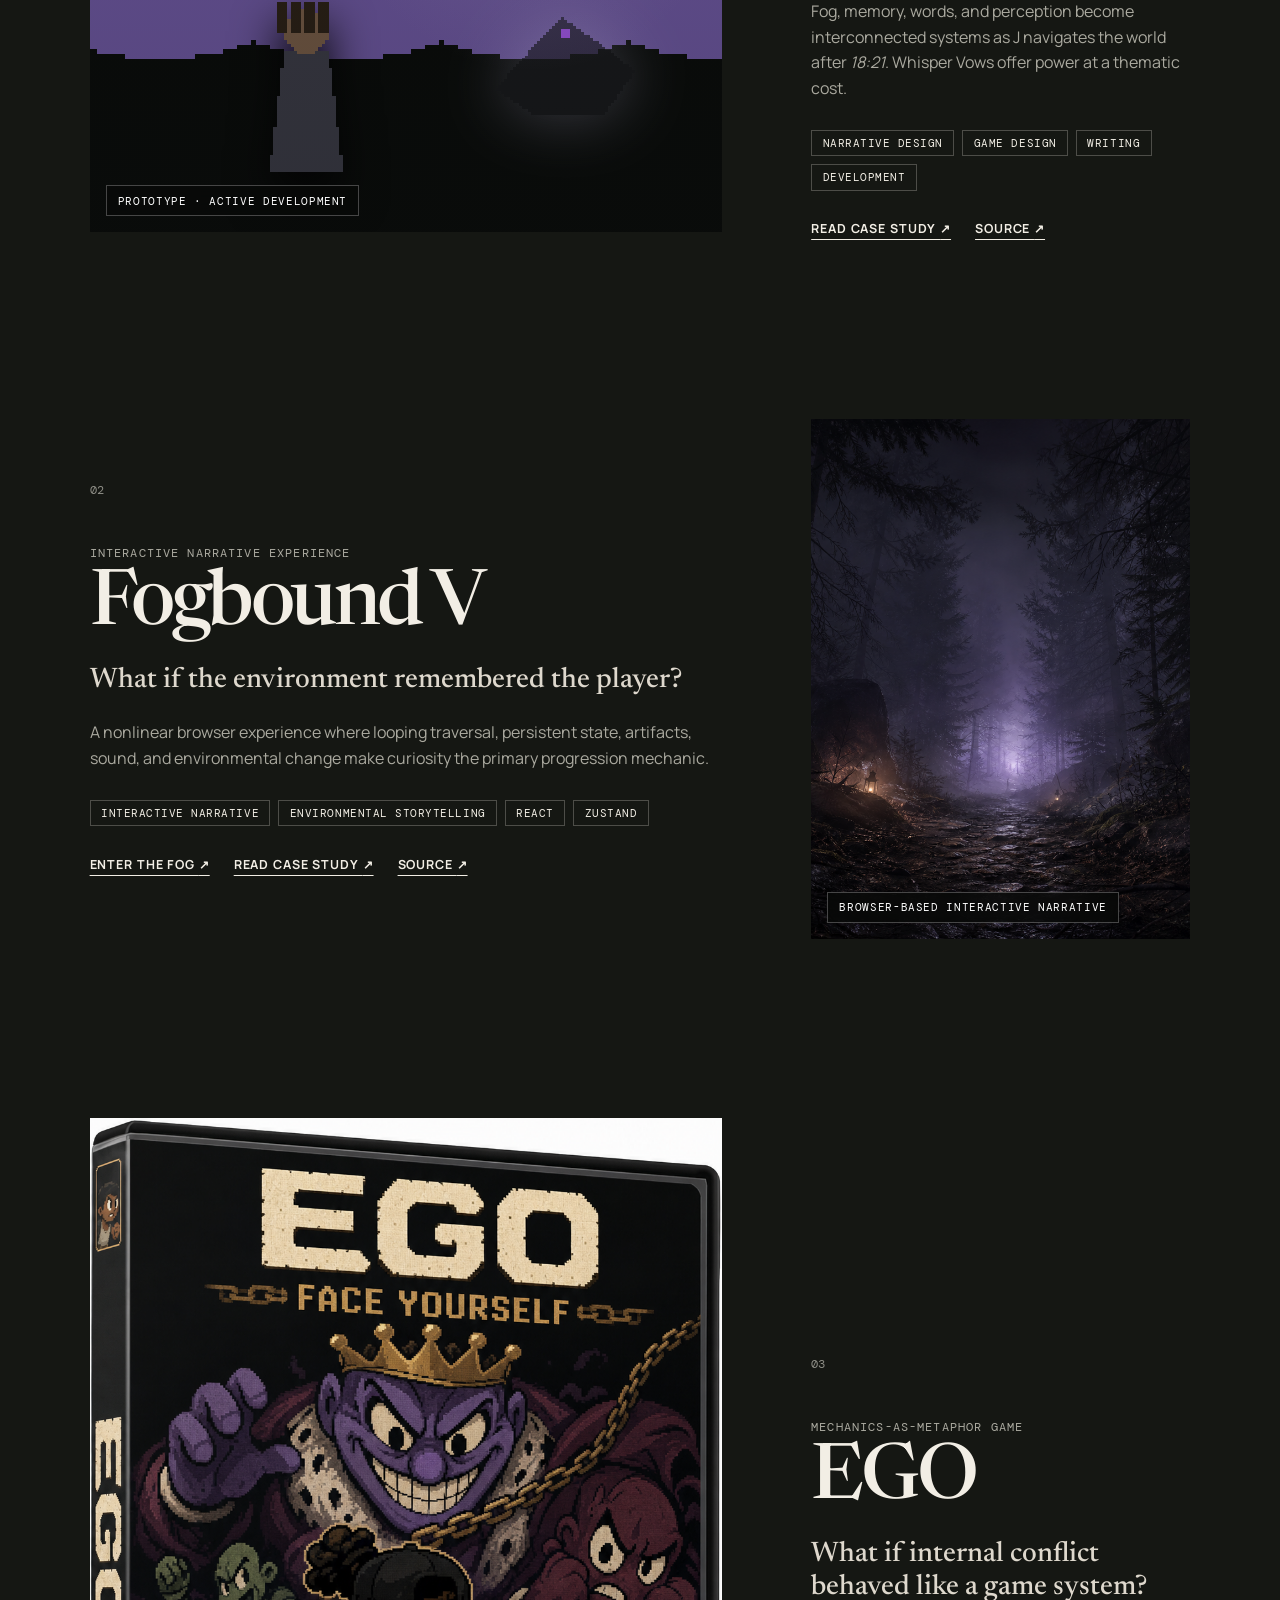
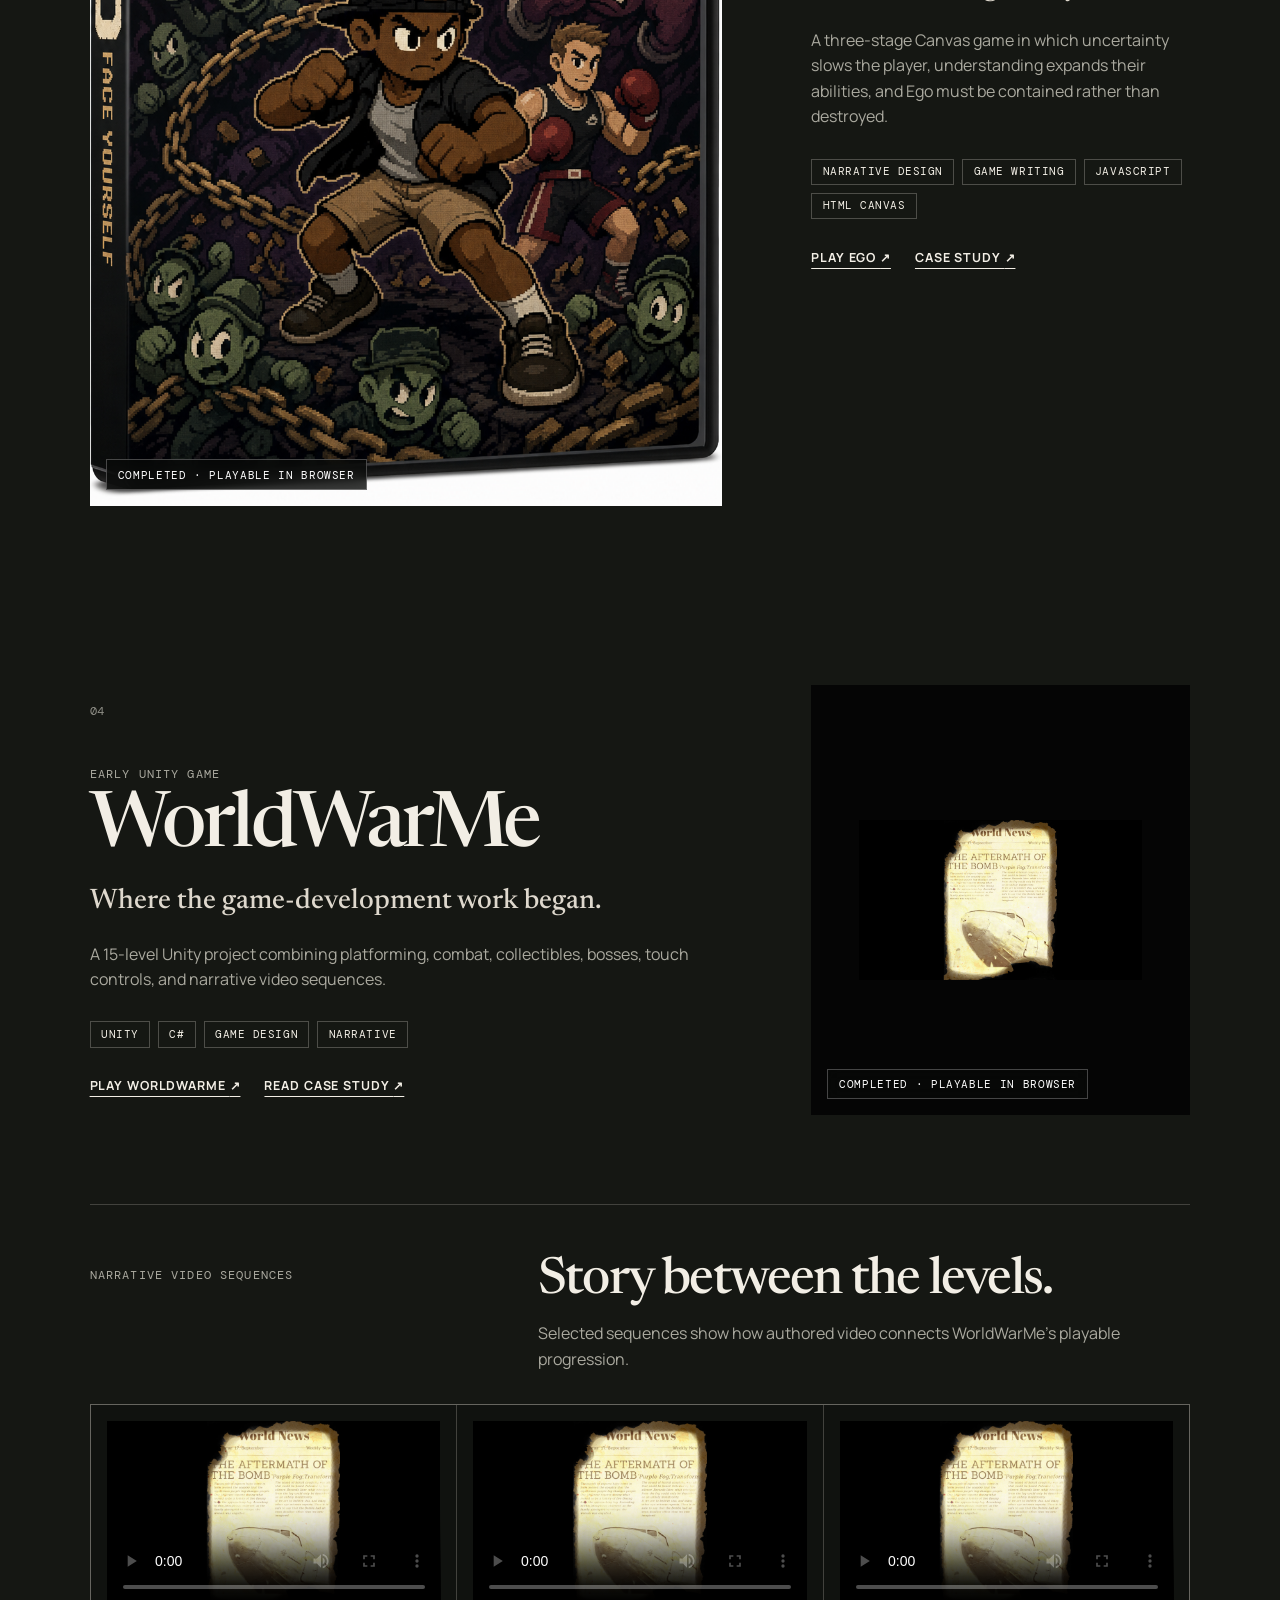
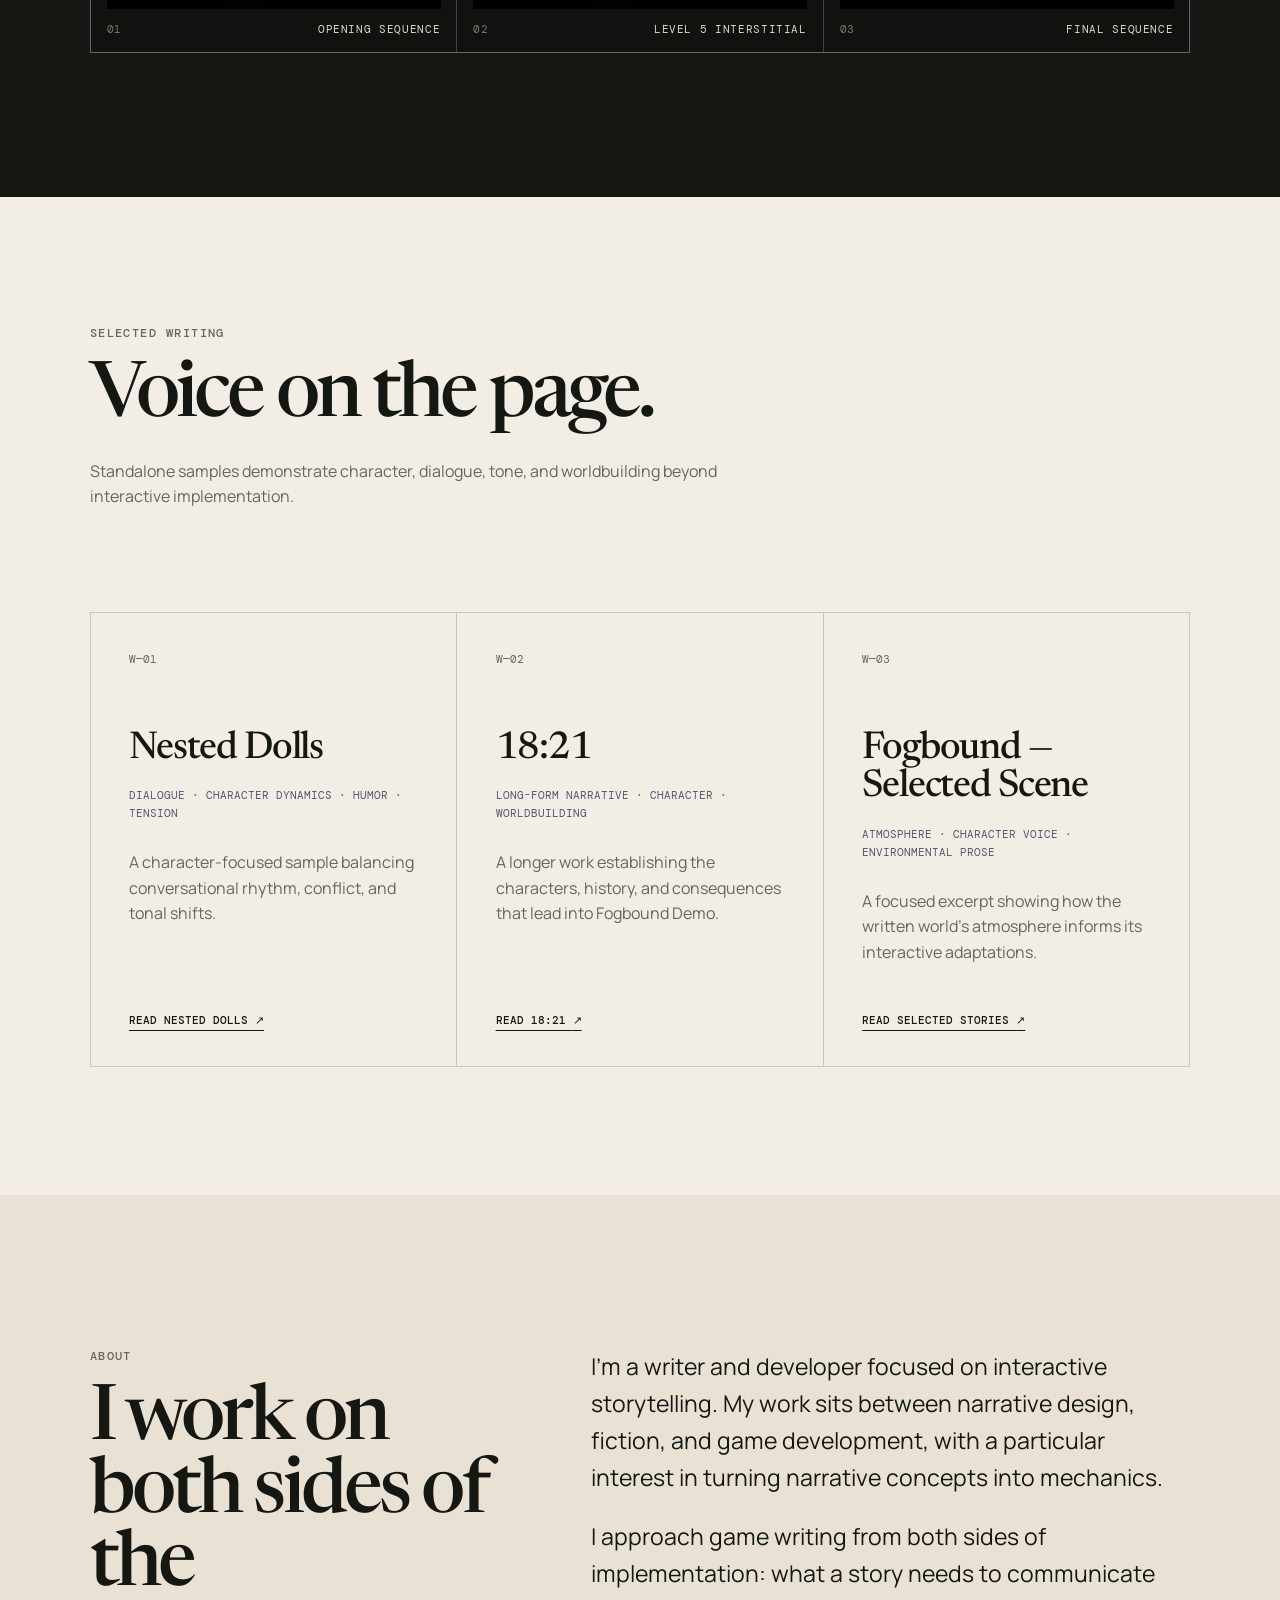
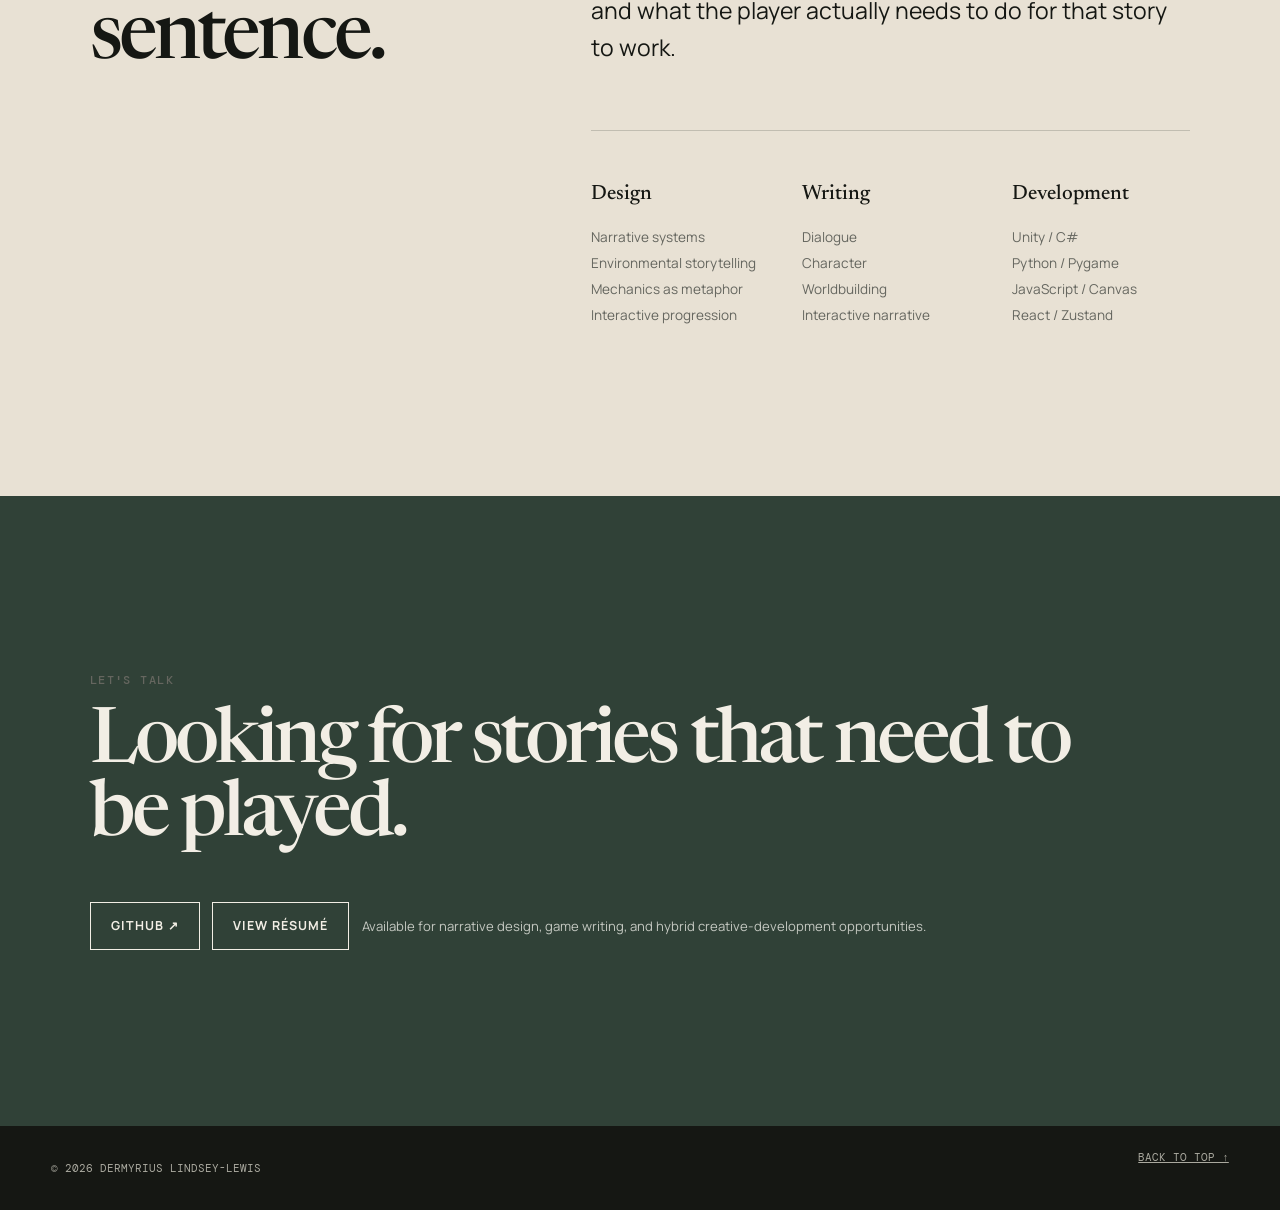
==== commit c84752d2: "Remove Fogbound Demo play link" ====
--- a/index.html
+++ b/index.html
@@ -56,13 +56,13 @@
         </div>
 
         <article class="project project-featured reveal">
-          <a class="project-visual demo-scene" href="https://fogbound-demo-game.vercel.app" target="_blank" rel="noreferrer" aria-label="Play Fogbound Demo in the browser">
+          <a class="project-visual demo-scene" href="https://github.com/dlindsey251/fogbound_demo" target="_blank" rel="noreferrer" aria-label="View Fogbound Demo case study on GitHub">
             <img class="demo-layer demo-far" src="assets/demo-far.png" alt="" />
             <img class="demo-layer demo-mid" src="assets/demo-mid.png" alt="" />
             <img class="demo-layer demo-front" src="assets/demo-front.png" alt="" />
             <img class="demo-character" src="assets/demo-j.png" alt="J holding his Relic in the forest" />
             <img class="demo-beast" src="assets/demo-beast.png" alt="The Beast watching from the fog" />
-            <span class="visual-label">Playable in browser · Active development</span>
+            <span class="visual-label">Prototype · Active development</span>
           </a>
           <div class="project-copy">
             <div class="project-index">01</div>
@@ -74,7 +74,6 @@
               <li>Narrative Design</li><li>Game Design</li><li>Writing</li><li>Development</li>
             </ul>
             <div class="project-links">
-              <a href="https://fogbound-demo-game.vercel.app" target="_blank" rel="noreferrer">Play Fogbound Demo <span>↗</span></a>
               <a href="https://github.com/dlindsey251/fogbound_demo#readme" target="_blank" rel="noreferrer">Read case study <span>↗</span></a>
               <a href="https://github.com/dlindsey251/fogbound_demo" target="_blank" rel="noreferrer">Source <span>↗</span></a>
             </div>
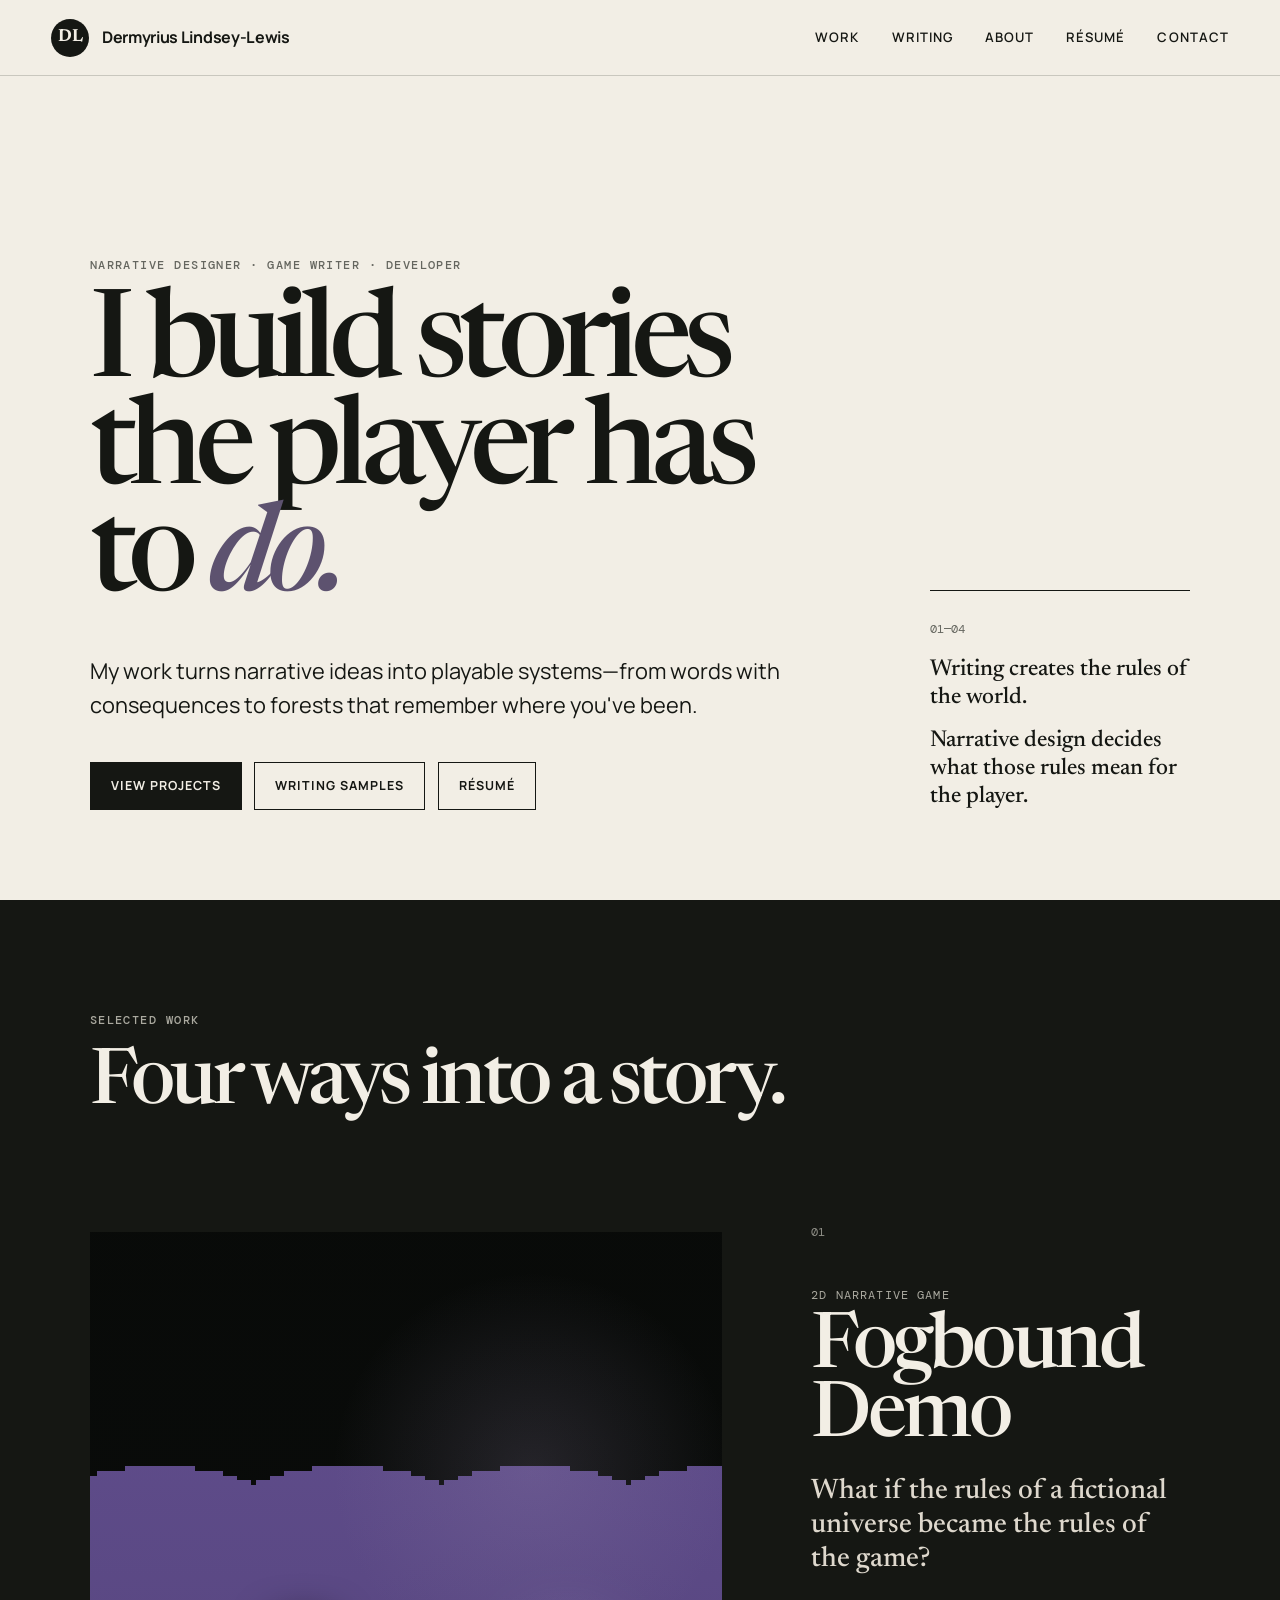
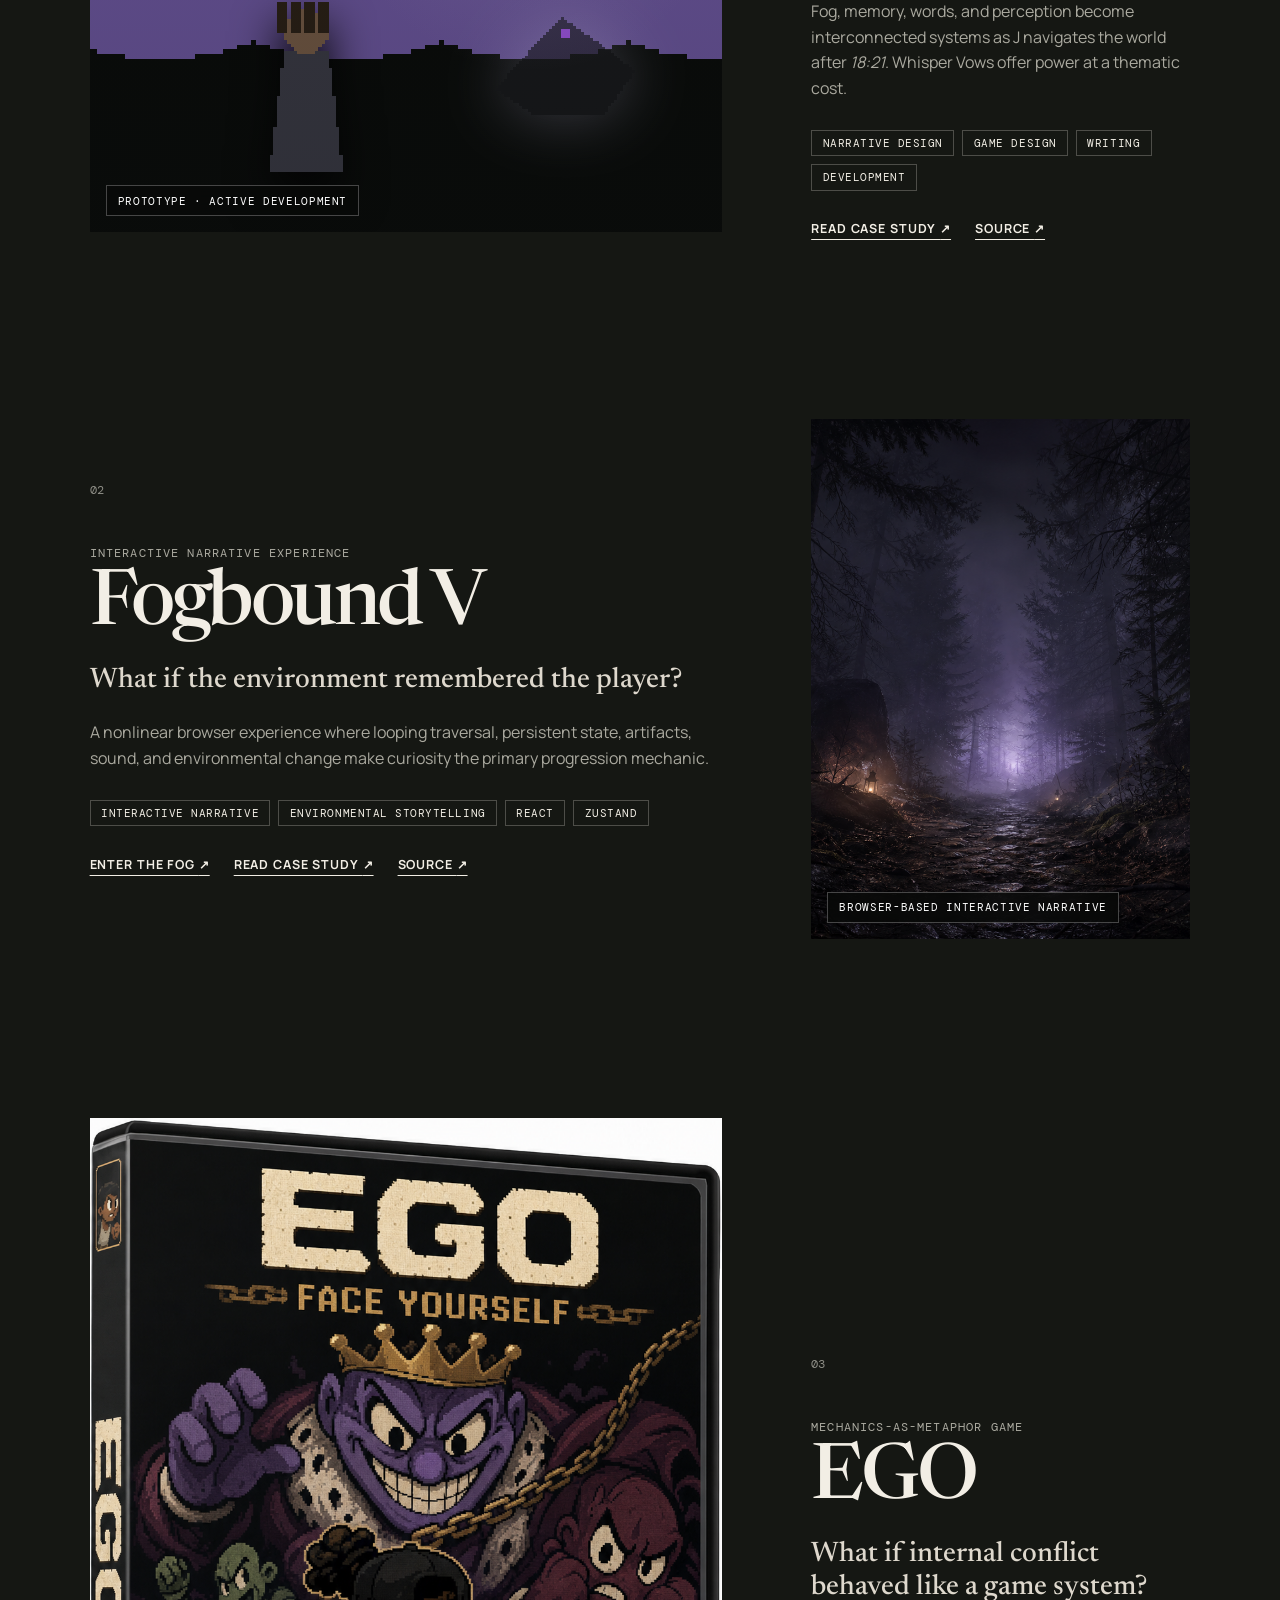
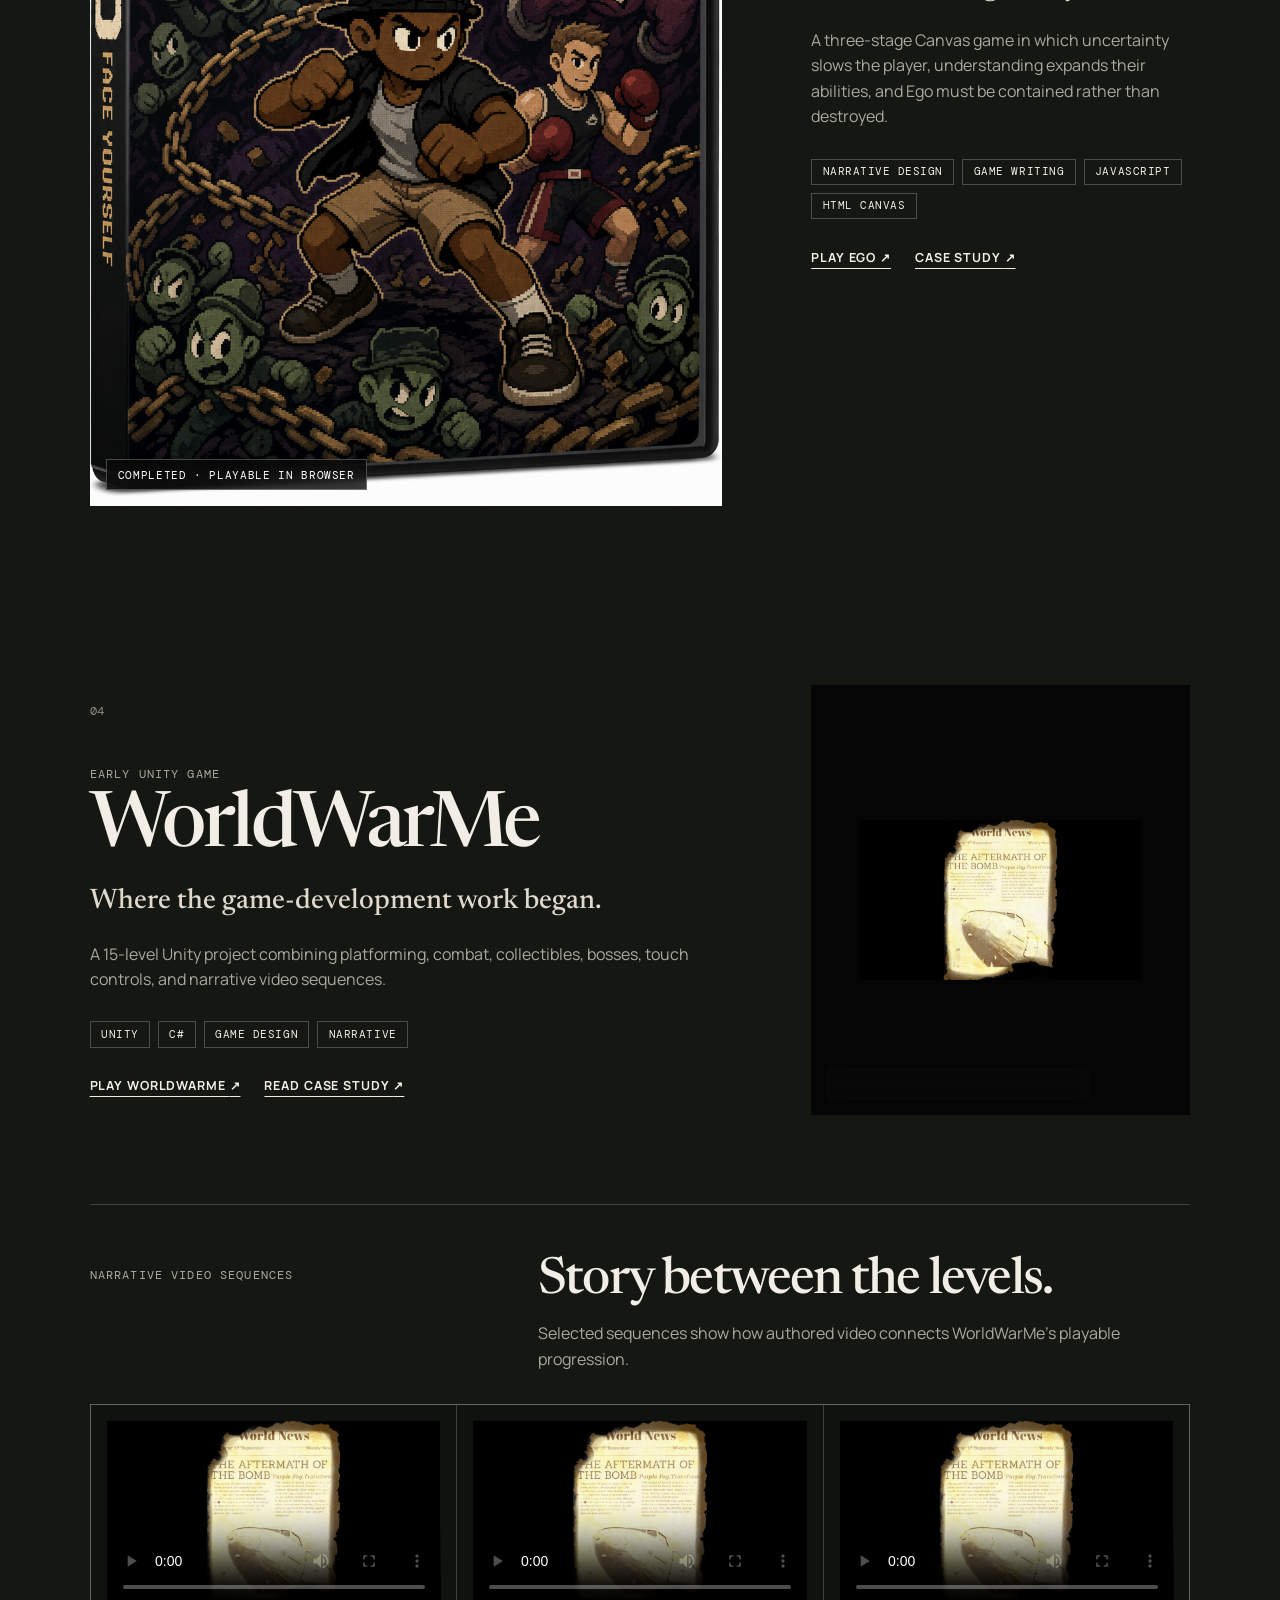
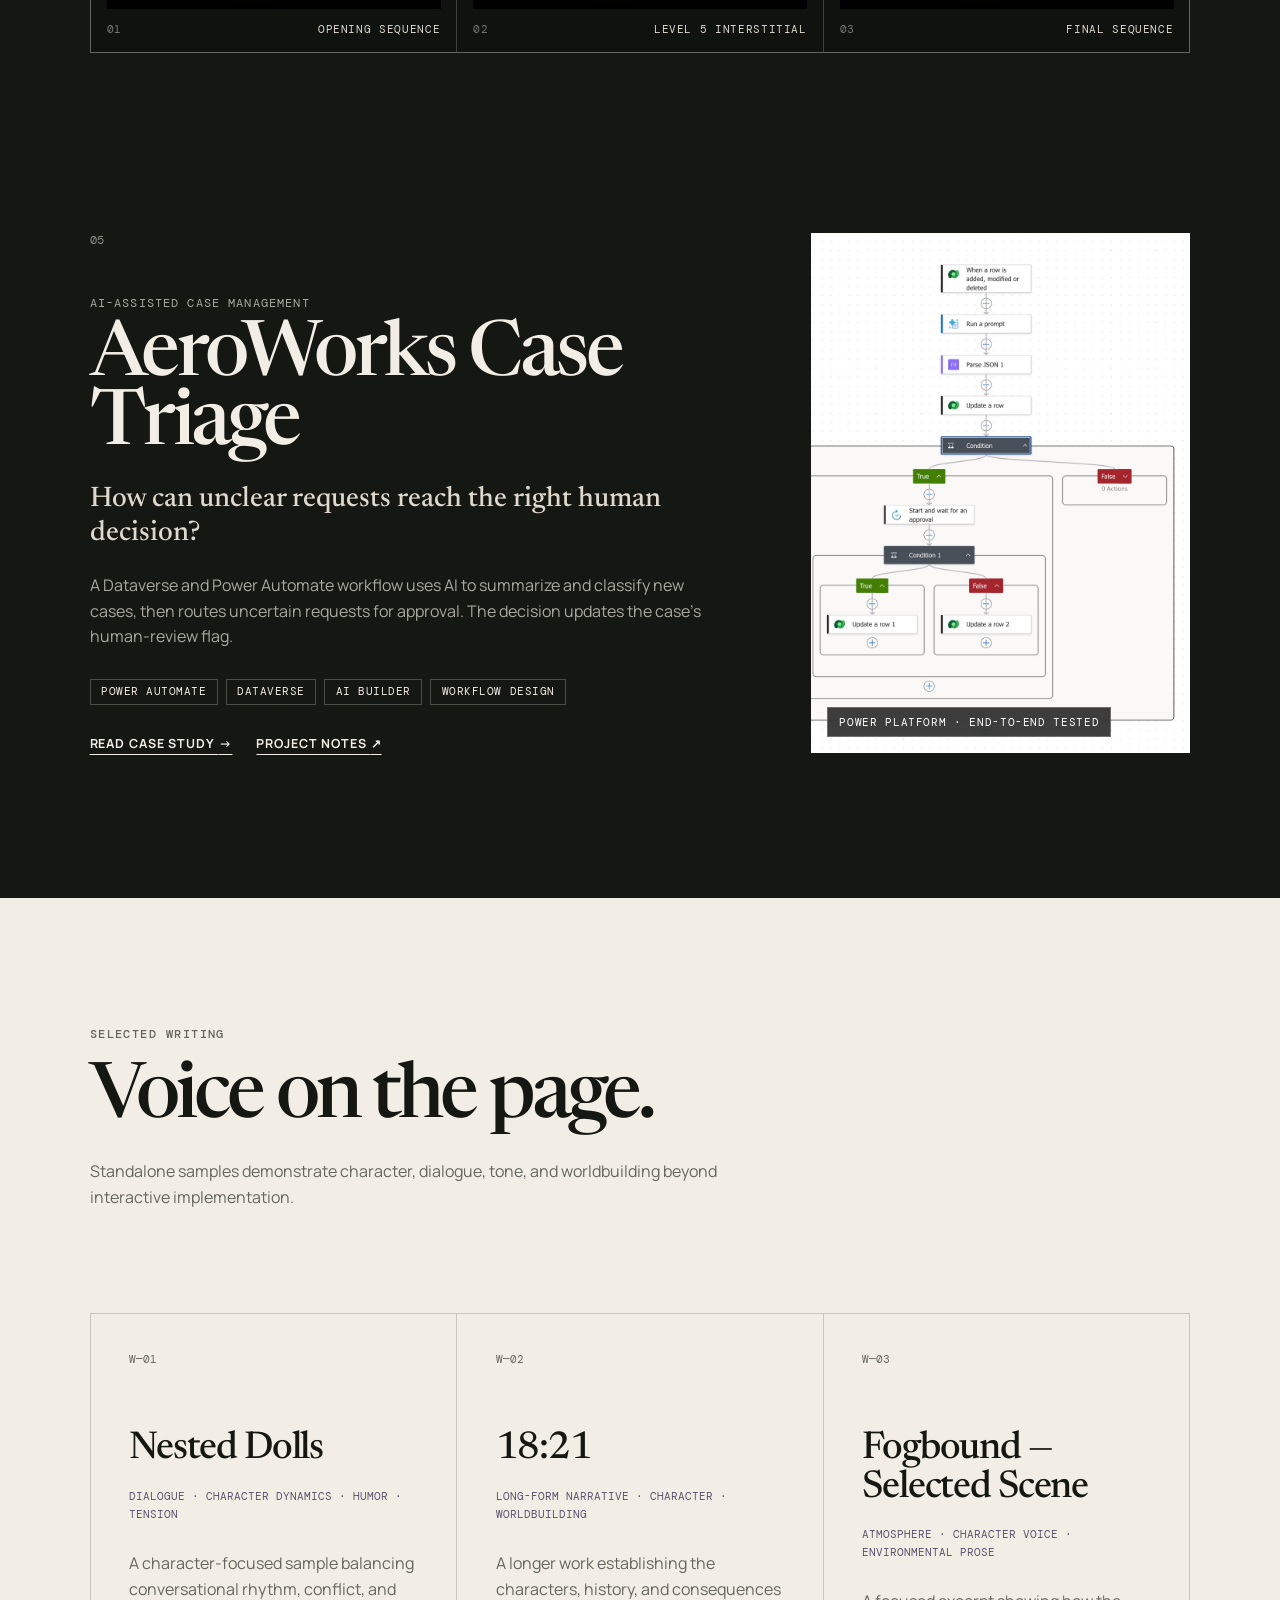
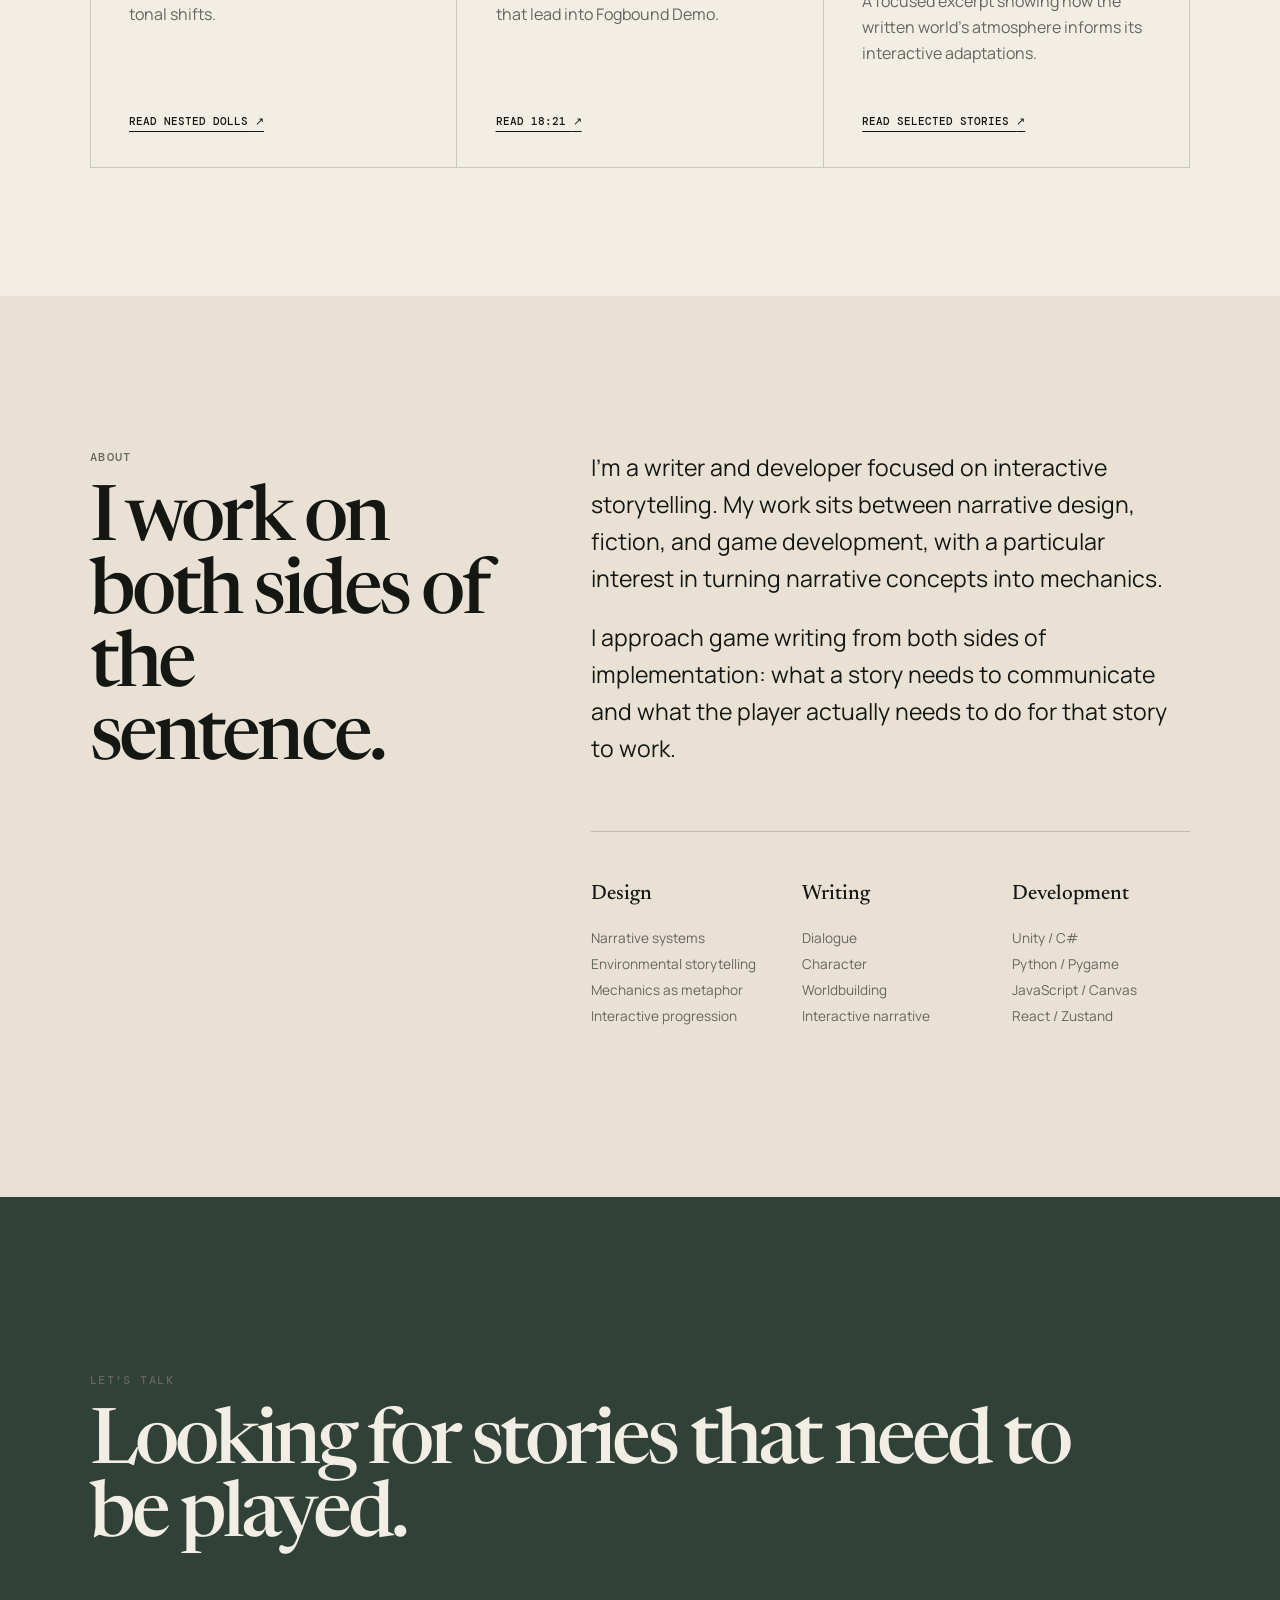
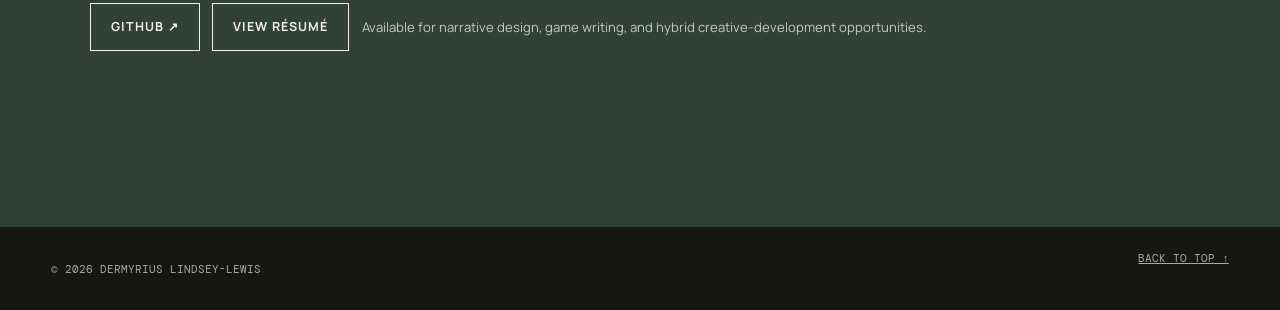
==== commit a8853625: "Add AeroWorks AI case triage to portfolio" ====
--- a/index.html
+++ b/index.html
@@ -167,6 +167,24 @@
             </div>
           </section>
         </article>
+        <article class="project project-reverse reveal" id="aeroworks">
+          <a class="project-visual" href="aeroworks-case-study.html" aria-label="Read the AeroWorks AI case triage case study">
+            <img src="assets/aeroworks/flow-layout.jpg" alt="Power Automate flow with AI analysis, approval, and separate approved and rejected update branches" />
+            <span class="visual-label">Power Platform · End-to-end tested</span>
+          </a>
+          <div class="project-copy">
+            <div class="project-index">05</div>
+            <p class="project-type">AI-Assisted Case Management</p>
+            <h3>AeroWorks Case Triage</h3>
+            <p class="project-question">How can unclear requests reach the right human decision?</p>
+            <p>A Dataverse and Power Automate workflow uses AI to summarize and classify new cases, then routes uncertain requests for approval. The decision updates the case’s human-review flag.</p>
+            <ul class="tags"><li>Power Automate</li><li>Dataverse</li><li>AI Builder</li><li>Workflow Design</li></ul>
+            <div class="project-links">
+              <a href="aeroworks-case-study.html">Read case study <span>→</span></a>
+              <a href="https://github.com/dlindsey251/dermyrius-portfolio/tree/main/projects/aeroworks-case-triage" target="_blank" rel="noreferrer">Project notes <span>↗</span></a>
+            </div>
+          </div>
+        </article>
       </section>
 
       <section class="writing-section" id="writing">
